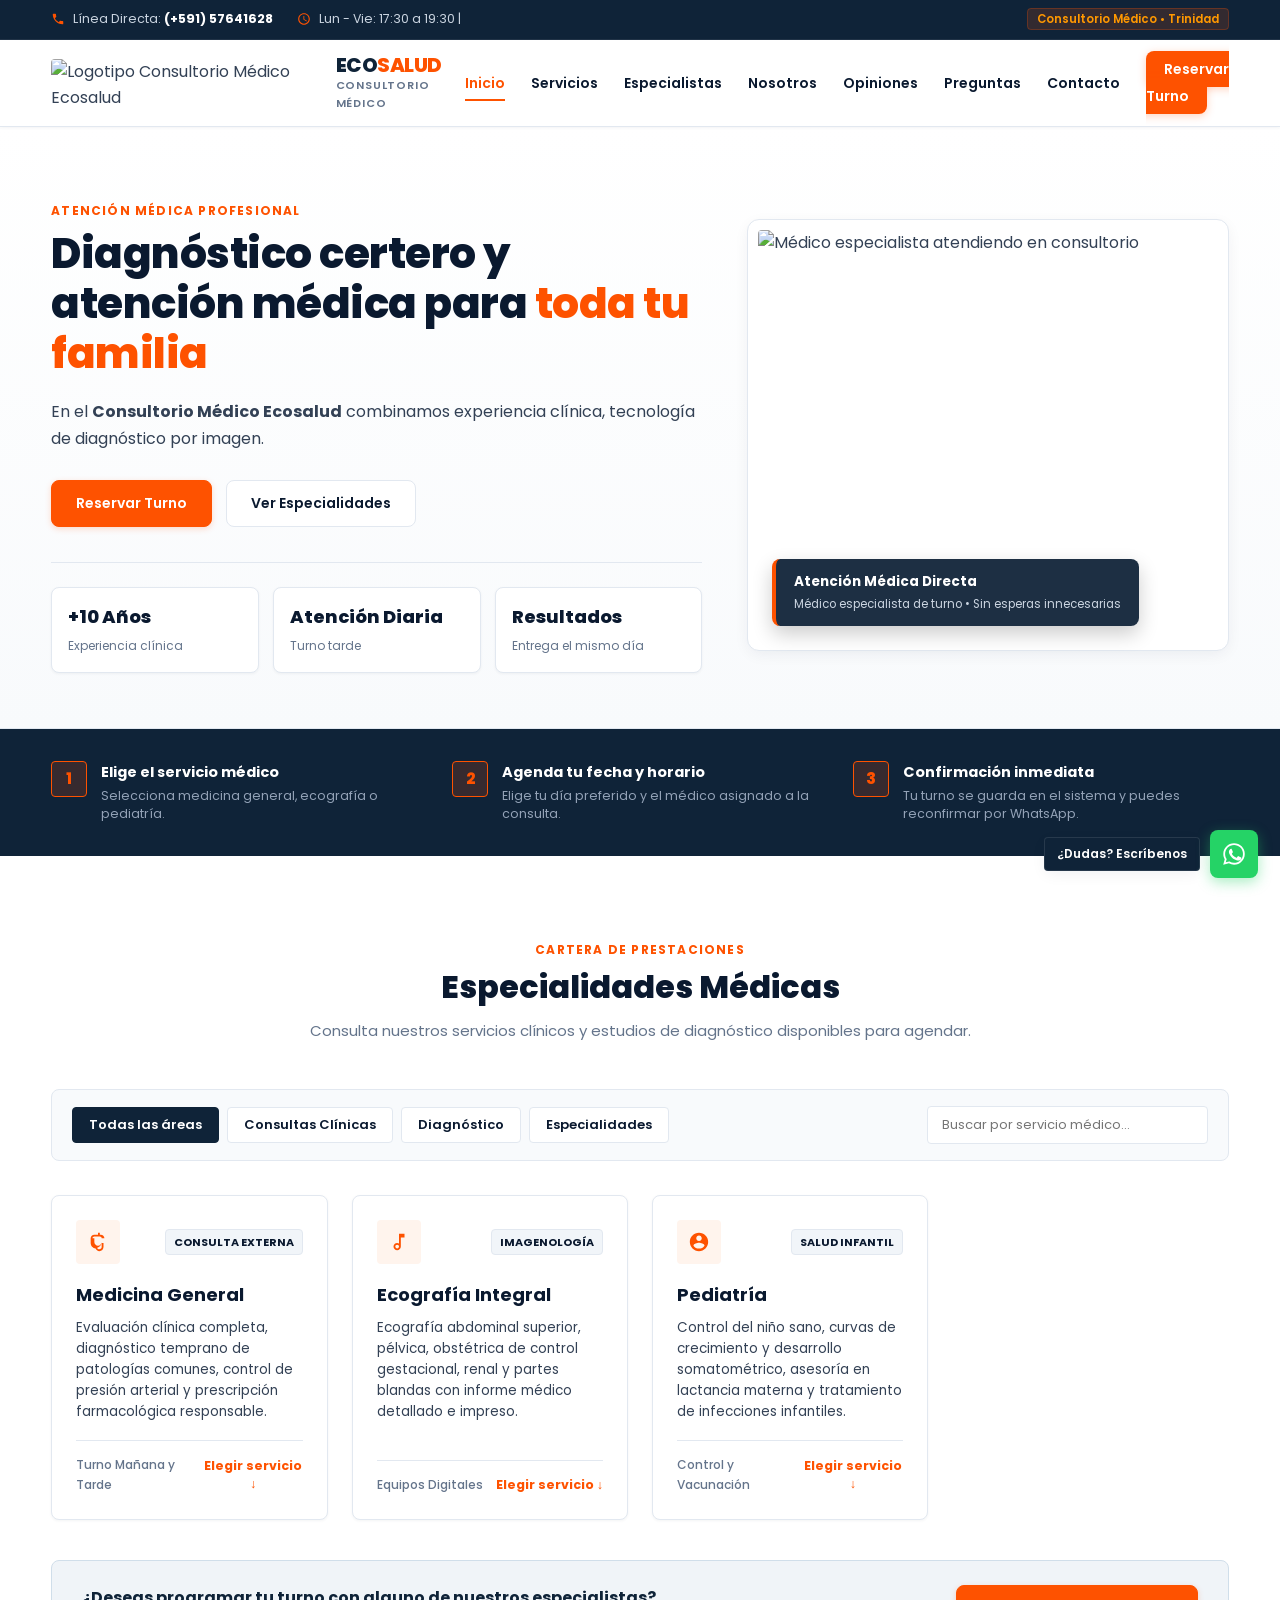
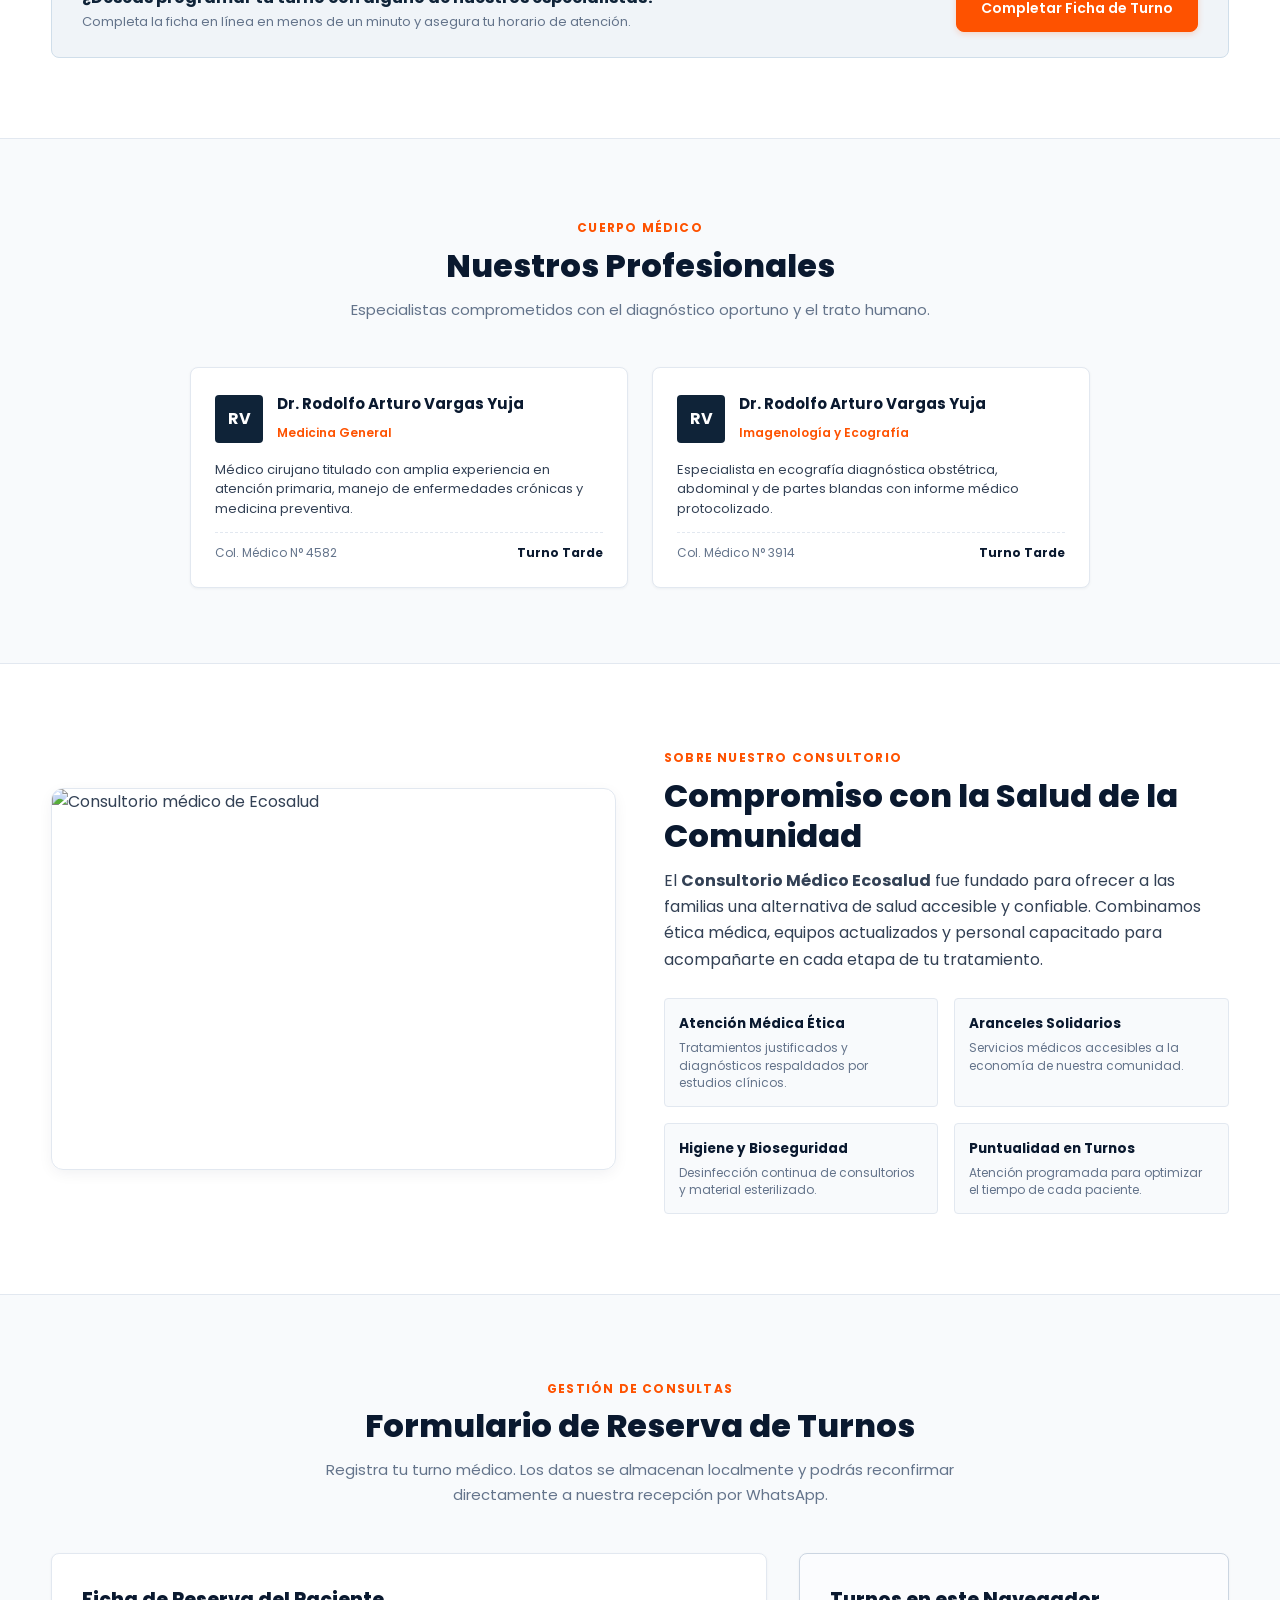
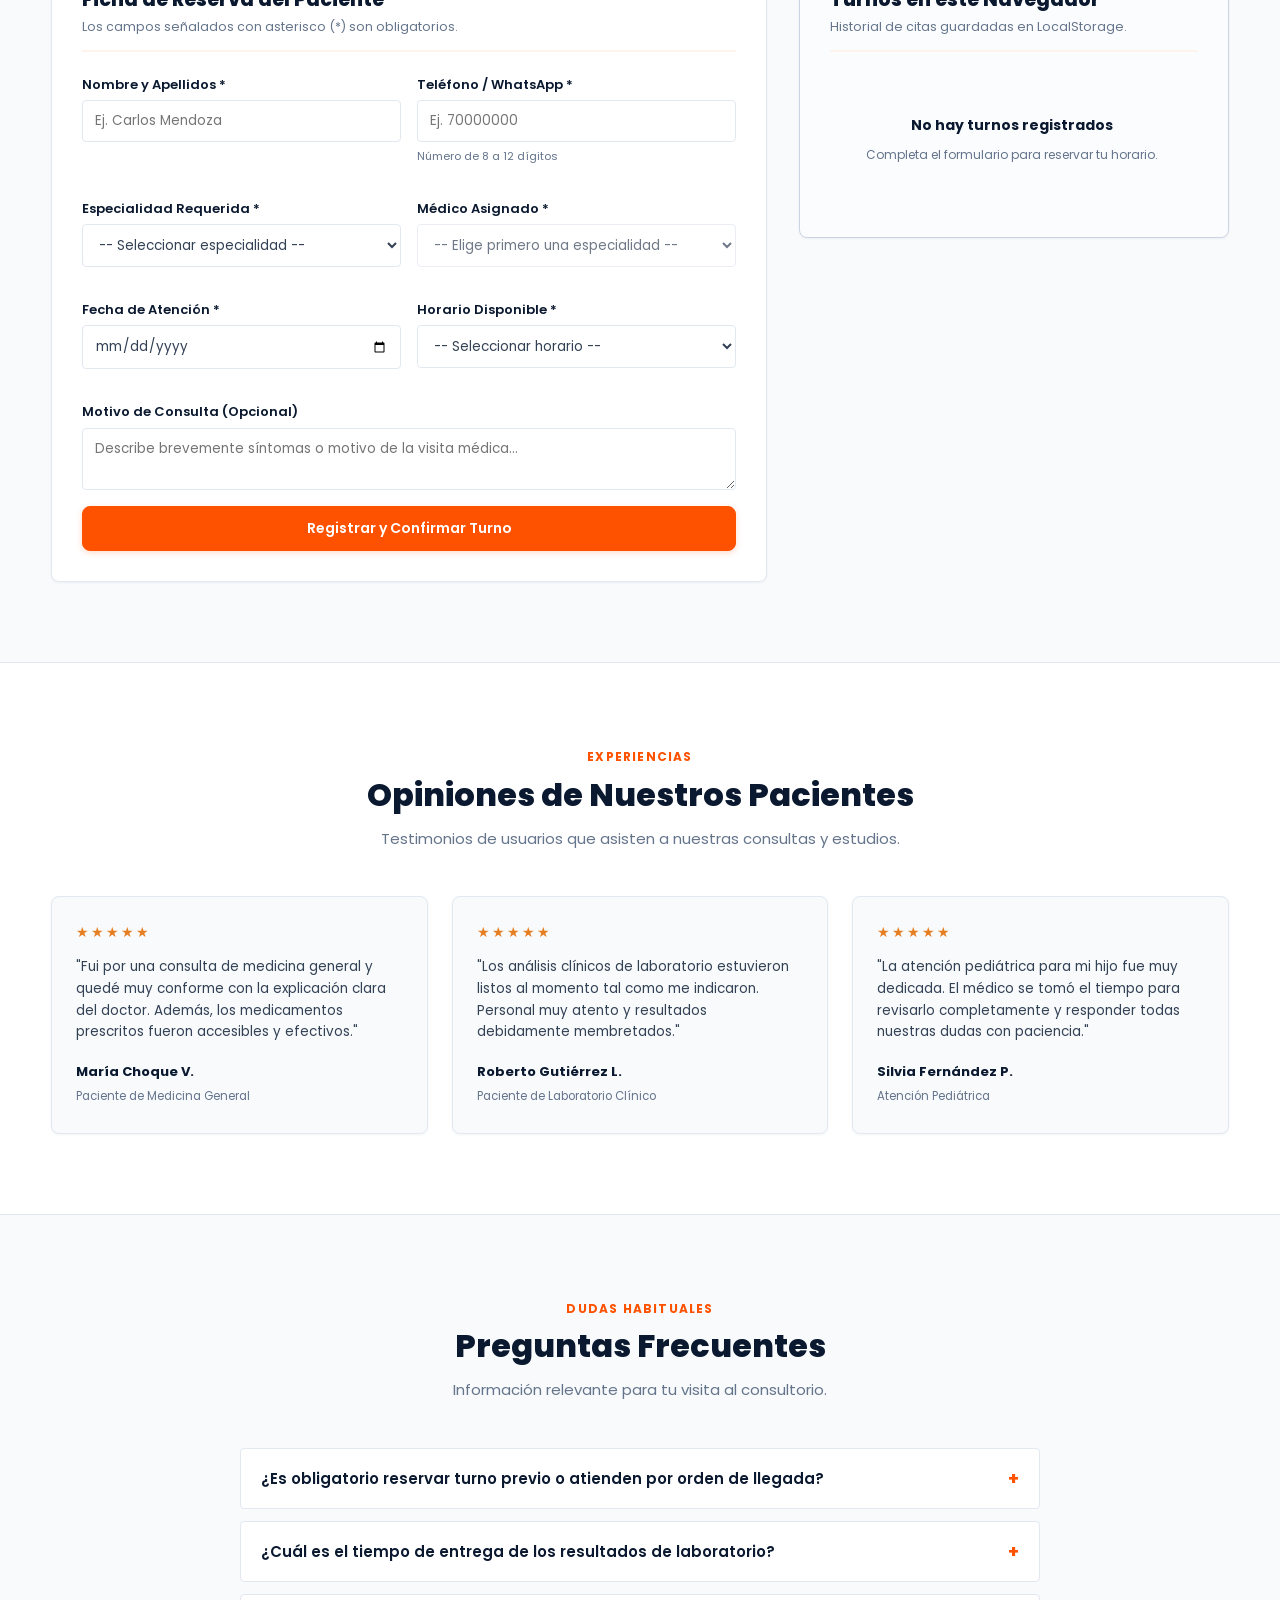
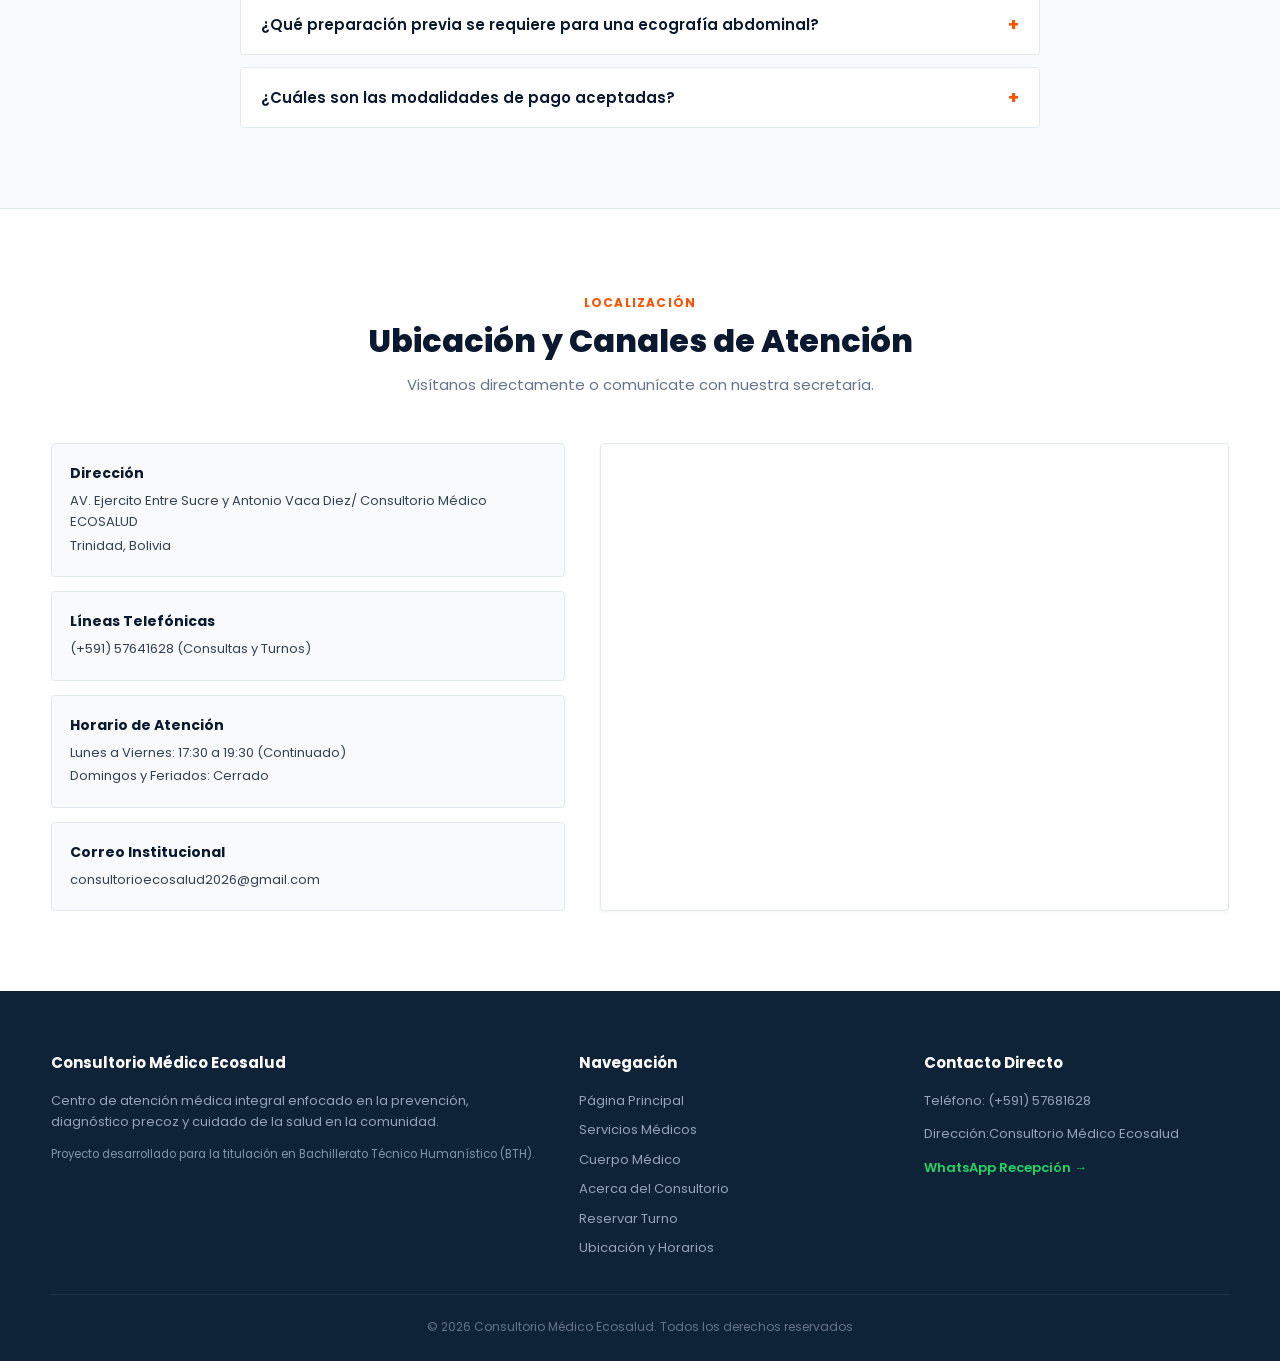
==== index.html @ d3be485f "Actualizar especialidades médicas y equipo profesional" ====
<!DOCTYPE html>
<!-- 
  =============================================================================
  PROYECTO: CONSULTORIO MÉDICO ECOSALUD
  ARCHIVO: index.html
  NIVEL: BTH (Bachillerato Técnico Humanístico)
  ESTILO: Diseño artesanal, profesional, armónico y de propósito claro.
  =============================================================================
-->
<html lang="es">

<head>
    <meta charset="UTF-8">
    <meta name="viewport" content="width=device-width, initial-scale=1.0">
    <title>Consultorio Médico ECOSALUD | Atención Médica Integral</title>
    
    <!-- Favicon del consultorio -->
    <link rel="icon" href="ecosalud logo.jpeg" type="image/jpeg">

    <!-- Estilos CSS -->
    <link rel="stylesheet" href="styles.css">

    <!-- Tipografía Poppins -->
    <link rel="preconnect" href="https://fonts.googleapis.com">
    <link rel="preconnect" href="https://fonts.gstatic.com" crossorigin>
    <link href="https://fonts.googleapis.com/css2?family=Poppins:wght@400;500;600;700;800&display=swap" rel="stylesheet">
</head>

<body>

    <!-- ==========================================================================
         BARRA SUPERIOR INSTITUCIONAL (TOP BAR)
         ========================================================================== -->
    <div class="top-bar">
        <div class="container top-bar-container">
            <div class="top-bar-left">
                <div class="top-bar-item">
                    <svg viewBox="0 0 24 24"><path d="M6.62 10.79c1.44 2.83 3.76 5.14 6.59 6.59l2.2-2.2c.27-.27.67-.36 1.02-.24 1.12.37 2.33.57 3.57.57.55 0 1 .45 1 1V20c0 .55-.45 1-1 1-9.39 0-17-7.61-17-17 0-.55.45-1 1-1h3.5c.55 0 1 .45 1 1 0 1.25.2 2.45.57 3.57.11.35.03.74-.25 1.02l-2.2 2.2z"/></svg>
                    <span>Línea Directa: <strong>(+591) 57641628</strong></span>
                </div>
                <div class="top-bar-item">
                    <svg viewBox="0 0 24 24"><path d="M11.99 2C6.47 2 2 6.48 2 12s4.47 10 9.99 10C17.52 22 22 17.52 22 12S17.52 2 11.99 2zM12 20c-4.42 0-8-3.58-8-8s3.58-8 8-8 8 3.58 8 8-3.58 8-8 8zm.5-13H11v6l5.25 3.15.75-1.23-4.5-2.67z"/></svg>
                    <span>Lun - Vie: 17:30 a 19:30 | </span>
                </div>
            </div>
            <div class="top-bar-right">
                <span class="top-bar-badge">Consultorio Médico • Trinidad</span>
            </div>
        </div>
    </div>

    <!-- ==========================================================================
         1. BARRA DE NAVEGACIÓN (NAVBAR LIMPIA SIN BOTONES REPETIDOS)
         ========================================================================== -->
    <header class="navbar">
        <div class="container nav-container">
            
            <a href="#inicio" class="logo">
                <img src="ecosalud logo.jpeg" class="logo-img" alt="Logotipo Consultorio Médico Ecosalud">
                <div class="logo-text-block">
                    <span class="logo-title">ECO<span>SALUD</span></span>
                    <span class="logo-subtitle">Consultorio Médico</span>
                </div>
            </a>

            <button class="menu-toggle" id="menu-toggle" aria-label="Abrir menú de navegación">
                ☰
            </button>

            <!-- Menú limpio: cada enlace cumple una función distinta sin duplicidad -->
            <ul class="nav-links" id="nav-links">
                <li><a href="#inicio" class="active">Inicio</a></li>
                <li><a href="#servicios">Servicios</a></li>
                <li><a href="#equipo">Especialistas</a></li>
                <li><a href="#nosotros">Nosotros</a></li>
                <li><a href="#testimonios">Opiniones</a></li>
                <li><a href="#faq">Preguntas</a></li>
                <li><a href="#contacto">Contacto</a></li>
                <!-- Único botón destacado de la barra -->
                <li><a href="#reservas" class="nav-cta">Reservar Turno</a></li>
            </ul>

        </div>
    </header>

    <!-- ==========================================================================
         2. SECCIÓN HERO (PORTADA PRINCIPAL)
         ========================================================================== -->
    <section class="hero" id="inicio">
        <div class="container hero-grid">
            
            <div class="hero-content">
                <span class="section-kicker">Atención Médica Profesional</span>
                <h1 class="hero-title">
                    Diagnóstico certero y atención médica para <span>toda tu familia</span>
                </h1>
                
                <p class="hero-paragraph">
                    En el <strong>Consultorio Médico Ecosalud</strong> combinamos experiencia clínica, tecnología de diagnóstico por imagen.
                </p>

                <div class="hero-buttons">
                    <a href="#reservas" class="btn btn-primary">Reservar Turno</a>
                    <a href="#servicios" class="btn btn-outline">Ver Especialidades</a>
                </div>

                <div class="hero-stats-row">
                    <div class="stat-card">
                        <strong>+10 Años</strong>
                        <span>Experiencia clínica</span>
                    </div>
                    <div class="stat-card">
                        <strong>Atención Diaria</strong>
                        <span>Turno tarde</span>
                    </div>
                    <div class="stat-card">
                        <strong>Resultados</strong>
                        <span>Entrega el mismo día</span>
                    </div>
                </div>
            </div>

            <div class="hero-image-card">
                <img src="https://images.unsplash.com/photo-1576091160550-2173dba999ef?auto=format&fit=crop&w=800&q=80" alt="Médico especialista atendiendo en consultorio">
                <div class="hero-image-badge">
                    <h5>Atención Médica Directa</h5>
                    <p>Médico especialista de turno • Sin esperas innecesarias</p>
                </div>
            </div>

        </div>
    </section>

    <!-- ==========================================================================
         3. FLUJO DE ATENCIÓN EN 3 PASOS
         ========================================================================== -->
    <section class="steps-bar-section">
        <div class="container steps-grid">
            <div class="step-item">
                <div class="step-number">1</div>
                <div>
                    <h4>Elige el servicio médico</h4>
                    <p>Selecciona medicina general, ecografía o pediatría.</p>
                </div>
            </div>
            <div class="step-item">
                <div class="step-number">2</div>
                <div>
                    <h4>Agenda tu fecha y horario</h4>
                    <p>Elige tu día preferido y el médico asignado a la consulta.</p>
                </div>
            </div>
            <div class="step-item">
                <div class="step-number">3</div>
                <div>
                    <h4>Confirmación inmediata</h4>
                    <p>Tu turno se guarda en el sistema y puedes reconfirmar por WhatsApp.</p>
                </div>
            </div>
        </div>
    </section>

    <!-- ==========================================================================
         4. SECCIÓN SERVICIOS (TARJETAS LIMPIAS + BANNER CENTRAL)
         ========================================================================== -->
    <section class="services-section" id="servicios">
        <div class="container">
            
            <div class="section-header text-center">
                <span class="section-kicker">Cartera de Prestaciones</span>
                <h2 class="section-title">Especialidades Médicas</h2>
                <p class="section-desc">
                    Consulta nuestros servicios clínicos y estudios de diagnóstico disponibles para agendar.
                </p>
            </div>

            <div class="services-filter-bar">
                <div class="filter-group">
                    <button class="filter-btn active" data-filter="all">Todas las áreas</button>
                    <button class="filter-btn" data-filter="consultas">Consultas Clínicas</button>
                    <button class="filter-btn" data-filter="diagnostico">Diagnóstico</button>
                    <button class="filter-btn" data-filter="especialidad">Especialidades</button>
                </div>
                <div class="search-field">
                    <input type="text" id="search-services" placeholder="Buscar por servicio médico...">
                </div>
            </div>

            <div class="services-grid" id="services-container">
                
                <!-- Servicio 1: Medicina General -->
                <article class="service-card" data-category="consultas">
                    <div class="service-card-top">
                        <div class="service-icon-box">
                            <svg viewBox="0 0 24 24"><path d="M19 8c0-2.21-1.79-4-4-4h-1V2h-2v2H8c-2.21 0-4 1.79-4 4v5c0 3.08 2.34 5.62 5.38 5.96C10.05 20.35 11.45 22 13.5 22c2.48 0 4.5-2.02 4.5-4.5V13h-2v4.5c0 1.38-1.12 2.5-2.5 2.5-1.15 0-2.12-.78-2.42-1.84C13.55 17.65 16 15.1 16 12V8h3zM6 8c0-1.1.9-2 2-2h6c1.1 0 2 .9 2 2v4c0 2.21-1.79 4-4 4s-4-1.79-4-4V8z"/></svg>
                        </div>
                        <span class="service-tag">Consulta Externa</span>
                    </div>
                    <h3>Medicina General</h3>
                    <p>Evaluación clínica completa, diagnóstico temprano de patologías comunes, control de presión arterial y prescripción farmacológica responsable.</p>
                    <div class="service-card-footer">
                        <span class="service-availability">Turno Mañana y Tarde</span>
                        <button class="service-quick-select" data-target-service="medicina-general">Elegir servicio ↓</button>
                    </div>
                </article>

                <!-- Servicio 2: Ecografía Integral -->
                <article class="service-card" data-category="diagnostico">
                    <div class="service-card-top">
                        <div class="service-icon-box">
                            <svg viewBox="0 0 24 24"><path d="M12 3v10.55c-.59-.34-1.27-.55-2-.55-2.21 0-4 1.79-4 4s1.79 4 4 4 4-1.79 4-4V7h4V3h-6zm-2 16c-1.1 0-2-.9-2-2s.9-2 2-2 2 .9 2 2-.9 2-2 2z"/></svg>
                        </div>
                        <span class="service-tag">Imagenología</span>
                    </div>
                    <h3>Ecografía Integral</h3>
                    <p>Ecografía abdominal superior, pélvica, obstétrica de control gestacional, renal y partes blandas con informe médico detallado e impreso.</p>
                    <div class="service-card-footer">
                        <span class="service-availability">Equipos Digitales</span>
                        <button class="service-quick-select" data-target-service="ecografia">Elegir servicio ↓</button>
                    </div>
                </article>

                <!-- Servicio 3: Pediatría -->
                <article class="service-card" data-category="especialidad">
                    <div class="service-card-top">
                        <div class="service-icon-box">
                            <svg viewBox="0 0 24 24"><path d="M12 2C6.48 2 2 6.48 2 12s4.48 10 10 10 10-4.48 10-10S17.52 2 12 2zm0 3c1.66 0 3 1.34 3 3s-1.34 3-3 3-3-1.34-3-3 1.34-3 3-3zm0 14.2c-2.5 0-4.71-1.28-6-3.22.03-1.99 4-3.08 6-3.08 1.99 0 5.97 1.09 6 3.08-1.29 1.94-3.5 3.22-6 3.22z"/></svg>
                        </div>
                        <span class="service-tag">Salud Infantil</span>
                    </div>
                    <h3>Pediatría</h3>
                    <p>Control del niño sano, curvas de crecimiento y desarrollo somatométrico, asesoría en lactancia materna y tratamiento de infecciones infantiles.</p>
                    <div class="service-card-footer">
                        <span class="service-availability">Control y Vacunación</span>
                        <button class="service-quick-select" data-target-service="pediatria">Elegir servicio ↓</button>
                    </div>
                </article>

            </div>

            <!-- Banner central único: reemplaza los botones repetitivos de cada tarjeta -->
            <div class="services-cta-banner">
                <div class="services-cta-text">
                    <h4>¿Deseas programar tu turno con alguno de nuestros especialistas?</h4>
                    <p>Completa la ficha en línea en menos de un minuto y asegura tu horario de atención.</p>
                </div>
                <a href="#reservas" class="btn btn-primary">Completar Ficha de Turno</a>
            </div>

        </div>
    </section>

    <!-- ==========================================================================
         5. SECCIÓN ESPECIALISTAS MÉDICOS (EQUIPO PROFESIONAL)
         ========================================================================== -->
    <section class="team-section" id="equipo">
        <div class="container">
            <div class="section-header text-center">
                <span class="section-kicker">Cuerpo Médico</span>
                <h2 class="section-title">Nuestros Profesionales</h2>
                <p class="section-desc">Especialistas comprometidos con el diagnóstico oportuno y el trato humano.</p>
            </div>

            <div class="team-grid">
                
                <div class="doctor-card">
                    <div class="doctor-header">
                        <div class="doctor-avatar">RV</div>
                        <div>
                            <h4>Dr. Rodolfo Arturo Vargas Yuja</h4>
                            <span>Medicina General</span>
                        </div>
                    </div>
                    <p>Médico cirujano titulado con amplia experiencia en atención primaria, manejo de enfermedades crónicas y medicina preventiva.</p>
                    <div class="doctor-meta">
                        <span>Col. Médico N° 4582</span>
                        <strong>Turno Tarde</strong>
                    </div>
                </div>

                <div class="doctor-card">
                    <div class="doctor-header">
                        <div class="doctor-avatar">RV</div>
                        <div>
                            <h4>Dr. Rodolfo Arturo Vargas Yuja</h4>
                            <span>Imagenología y Ecografía</span>
                        </div>
                    </div>
                    <p>Especialista en ecografía diagnóstica obstétrica, abdominal y de partes blandas con informe médico protocolizado.</p>
                    <div class="doctor-meta">
                        <span>Col. Médico N° 3914</span>
                        <strong>Turno Tarde</strong>
                    </div>
                </div>

            </div>
        </div>
    </section>

    <!-- ==========================================================================
         6. SECCIÓN NOSOTROS (VALORES INSTITUCIONALES)
         ========================================================================== -->
    <section class="about-section" id="nosotros">
        <div class="container about-grid">
            
            <div class="about-photo-wrapper">
                <img src="https://images.unsplash.com/photo-1584515933487-779824d29309?auto=format&fit=crop&w=700&q=80" alt="Consultorio médico de Ecosalud">
            </div>

            <div class="about-text-content">
                <span class="section-kicker">Sobre Nuestro Consultorio</span>
                <h2 class="section-title">Compromiso con la Salud de la Comunidad</h2>
                <p>
                    El <strong>Consultorio Médico Ecosalud</strong> fue fundado para ofrecer a las familias una alternativa de salud accesible y confiable. Combinamos ética médica, equipos actualizados y personal capacitado para acompañarte en cada etapa de tu tratamiento.
                </p>

                <div class="about-points">
                    <div class="point-card">
                        <h4>Atención Médica Ética</h4>
                        <p>Tratamientos justificados y diagnósticos respaldados por estudios clínicos.</p>
                    </div>
                    <div class="point-card">
                        <h4>Aranceles Solidarios</h4>
                        <p>Servicios médicos accesibles a la economía de nuestra comunidad.</p>
                    </div>
                    <div class="point-card">
                        <h4>Higiene y Bioseguridad</h4>
                        <p>Desinfección continua de consultorios y material esterilizado.</p>
                    </div>
                    <div class="point-card">
                        <h4>Puntualidad en Turnos</h4>
                        <p>Atención programada para optimizar el tiempo de cada paciente.</p>
                    </div>
                </div>
            </div>

        </div>
    </section>

    <!-- ==========================================================================
         7. MÓDULO DE RESERVAS DE TURNOS (COMPONENTE CENTRAL BTH)
         ========================================================================== -->
    <section class="booking-section" id="reservas">
        <div class="container">
            
            <div class="section-header text-center">
                <span class="section-kicker">Gestión de Consultas</span>
                <h2 class="section-title">Formulario de Reserva de Turnos</h2>
                <p class="section-desc">
                    Registra tu turno médico. Los datos se almacenan localmente y podrás reconfirmar directamente a nuestra recepción por WhatsApp.
                </p>
            </div>

            <div class="booking-layout">
                
                <div class="form-panel">
                    <div class="panel-header">
                        <h3 class="panel-title">Ficha de Reserva del Paciente</h3>
                        <p class="panel-subtitle">Los campos señalados con asterisco (*) son obligatorios.</p>
                    </div>

                    <form id="booking-form">
                        
                        <div class="form-row">
                            <div class="form-field">
                                <label for="patient-name">Nombre y Apellidos *</label>
                                <input type="text" id="patient-name" placeholder="Ej. Carlos Mendoza" required>
                            </div>
                            <div class="form-field">
                                <label for="patient-phone">Teléfono / WhatsApp *</label>
                                <input type="tel" id="patient-phone" placeholder="Ej. 70000000" pattern="[0-9]{8,12}" required>
                                <span class="field-help">Número de 8 a 12 dígitos</span>
                            </div>
                        </div>

                        <div class="form-row">
                            <div class="form-field">
                                <label for="specialty-select">Especialidad Requerida *</label>
                                <select id="specialty-select" required>
                                    <option value="">-- Seleccionar especialidad --</option>
                                    <option value="medicina-general">Medicina General</option>
                                    <option value="ecografia">Ecografía Integral</option>
                                    <option value="pediatria">Pediatría</option>
                                </select>
                            </div>
                            <div class="form-field">
                                <label for="doctor-select">Médico Asignado *</label>
                                <select id="doctor-select" required disabled>
                                    <option value="">-- Elige primero una especialidad --</option>
                                </select>
                            </div>
                        </div>

                        <div class="form-row">
                            <div class="form-field">
                                <label for="date-input">Fecha de Atención *</label>
                                <input type="date" id="date-input" required>
                            </div>
                            <div class="form-field">
                                <label for="time-select">Horario Disponible *</label>
                                <select id="time-select" required>
                                    <option value="">-- Seleccionar horario --</option>
                                    <option value="08:30 AM">17:30 PM (Tarde)</option>
                                    <option value="09:30 AM">18:00 PM (Tarde)</option>
                                    <option value="10:30 AM">18:30 PM (Tarde)</option>
                                    <option value="11:30 AM">19:00 PM (Noche)</option>
                                    <option value="02:30 PM">19:30 PM (Noche)</option>
                                    <option value="03:30 PM">20:00 PM (Noche)</option>
                                   
                                </select>
                            </div>
                        </div>

                        <div class="form-field">
                            <label for="patient-notes">Motivo de Consulta (Opcional)</label>
                            <textarea id="patient-notes" rows="2" placeholder="Describe brevemente síntomas o motivo de la visita médica..."></textarea>
                        </div>

                        <button type="submit" class="btn btn-primary btn-block">
                            Registrar y Confirmar Turno
                        </button>
                    </form>
                </div>

                <div class="records-panel">
                    <div class="panel-header">
                        <h3 class="panel-title">Turnos en este Navegador</h3>
                        <p class="panel-subtitle">Historial de citas guardadas en LocalStorage.</p>
                    </div>

                    <div id="appointments-list" class="appointments-scroll">
                        <!-- Generado dinámicamente con JavaScript -->
                    </div>
                </div>

            </div>

        </div>
    </section>

    <!-- ==========================================================================
         8. TESTIMONIOS Y EXPERIENCIA DE PACIENTES
         ========================================================================== -->
    <section class="testimonials-section" id="testimonios">
        <div class="container">
            
            <div class="section-header text-center">
                <span class="section-kicker">Experiencias</span>
                <h2 class="section-title">Opiniones de Nuestros Pacientes</h2>
                <p class="section-desc">Testimonios de usuarios que asisten a nuestras consultas y estudios.</p>
            </div>

            <div class="testimonials-grid">
                
                <div class="testimonial-card">
                    <div class="testimonial-stars">★★★★★</div>
                    <blockquote>
                        "Fui por una consulta de medicina general y quedé muy conforme con la explicación clara del doctor. Además, los medicamentos prescritos fueron accesibles y efectivos."
                    </blockquote>
                    <div class="patient-info">
                        <strong>María Choque V.</strong>
                        <span>Paciente de Medicina General</span>
                    </div>
                </div>

                <div class="testimonial-card">
                    <div class="testimonial-stars">★★★★★</div>
                    <blockquote>
                        "Los análisis clínicos de laboratorio estuvieron listos al momento tal como me indicaron. Personal muy atento y resultados debidamente membretados."
                    </blockquote>
                    <div class="patient-info">
                        <strong>Roberto Gutiérrez L.</strong>
                        <span>Paciente de Laboratorio Clínico</span>
                    </div>
                </div>

                <div class="testimonial-card">
                    <div class="testimonial-stars">★★★★★</div>
                    <blockquote>
                        "La atención pediátrica para mi hijo fue muy dedicada. El médico se tomó el tiempo para revisarlo completamente y responder todas nuestras dudas con paciencia."
                    </blockquote>
                    <div class="patient-info">
                        <strong>Silvia Fernández P.</strong>
                        <span>Atención Pediátrica</span>
                    </div>
                </div>

            </div>

        </div>
    </section>

    <!-- ==========================================================================
         9. PREGUNTAS FRECUENTES (FAQ ACORDEÓN)
         ========================================================================== -->
    <section class="faq-section" id="faq">
        <div class="container">
            
            <div class="section-header text-center">
                <span class="section-kicker">Dudas Habituales</span>
                <h2 class="section-title">Preguntas Frecuentes</h2>
                <p class="section-desc">Información relevante para tu visita al consultorio.</p>
            </div>

            <div class="faq-wrapper">
                
                <div class="faq-card">
                    <button class="faq-header">
                        <span>¿Es obligatorio reservar turno previo o atienden por orden de llegada?</span>
                        <span class="faq-toggle-icon">+</span>
                    </button>
                    <div class="faq-body">
                        <p>Atendemos por orden de llegada para consultas médicas espontáneas; sin embargo, reservar tu turno en este portal web te asegura horario preferente y menor tiempo en sala de espera.</p>
                    </div>
                </div>

                <div class="faq-card">
                    <button class="faq-header">
                        <span>¿Cuál es el tiempo de entrega de los resultados de laboratorio?</span>
                        <span class="faq-toggle-icon">+</span>
                    </button>
                    <div class="faq-body">
                        <p>Los análisis de rutina (sangre, orina, heces, glucosa) se entregan el mismo día a partir de las 16:00 horas en formato impreso y opcionalmente en formato digital por WhatsApp.</p>
                    </div>
                </div>

                <div class="faq-card">
                    <button class="faq-header">
                        <span>¿Qué preparación previa se requiere para una ecografía abdominal?</span>
                        <span class="faq-toggle-icon">+</span>
                    </button>
                    <div class="faq-body">
                        <p>Se recomienda un ayuno de 6 horas para ecografía abdominal general. En ecografías pélvicas o prostáticas, el paciente debe beber 1 litro de agua sin gas una hora antes del examen con vejiga llena.</p>
                    </div>
                </div>

                <div class="faq-card">
                    <button class="faq-header">
                        <span>¿Cuáles son las modalidades de pago aceptadas?</span>
                        <span class="faq-toggle-icon">+</span>
                    </button>
                    <div class="faq-body">
                        <p>Aceptamos pagos en efectivo, transferencias bancarias directas mediante código QR y pagos con tarjeta de débito en recepción.</p>
                    </div>
                </div>

            </div>

        </div>
    </section>

    <!-- ==========================================================================
         10. CONTACTO Y UBICACIÓN
         ========================================================================== -->
    <section class="contact-section" id="contacto">
        <div class="container">
            
            <div class="section-header text-center">
                <span class="section-kicker">Localización</span>
                <h2 class="section-title">Ubicación y Canales de Atención</h2>
                <p class="section-desc">Visítanos directamente o comunícate con nuestra secretaría.</p>
            </div>

            <div class="contact-grid">
                
                <div class="contact-info-panel">
                    
                    <div class="info-card">
                        <h4>Dirección</h4>
                        <p>AV. Ejercito Entre Sucre y Antonio Vaca Diez/ Consultorio Médico ECOSALUD</p>
                        <p> Trinidad, Bolivia</p>
                    </div>

                    <div class="info-card">
                        <h4>Líneas Telefónicas</h4>
                        <p>(+591) 57641628 (Consultas y Turnos)</p>
                    </div>

                    <div class="info-card">
                        <h4>Horario de Atención</h4>
                        <p>Lunes a Viernes: 17:30 a 19:30 (Continuado)</p>
                        <p>Domingos y Feriados: Cerrado</p>
                    </div>

                    <div class="info-card">
                        <h4>Correo Institucional</h4>
                        <p>consultorioecosalud2026@gmail.com</p>
                    </div>

                </div>

                <div class="map-card">
                    <iframe
                        src="https://www.google.com/maps/embed?pb=!1m18!1m12!1m3!1d340.9013657032016!2d-64.91035665135419!3d-14.833187544576939!2m3!1f0!2f0!3f0!3m2!1i1024!2i768!4f13.1!3m3!1m2!1s0x93dd71dfa8d57945%3A0xd4fe77e2be737aeb!2sconsultorio%20medico%20ECOSALUD!5e0!3m2!1ses-419!2sbo!4v1784934686449!5m2!1ses-419!2sbo"
                        loading="lazy"
                        referrerpolicy="strict-origin-when-cross-origin"
                        title="Mapa de localización de Ecosalud">
                    </iframe>
                </div>

            </div>

        </div>
    </section>

    <!-- ==========================================================================
         11. PIE DE PÁGINA (FOOTER)
         ========================================================================== -->
    <footer>
        <div class="container footer-grid">
            
            <div class="footer-col">
                <h4>Consultorio Médico Ecosalud</h4>
                <p>
                    Centro de atención médica integral enfocado en la prevención, diagnóstico precoz y cuidado de la salud en la comunidad.
                </p>
                <p style="font-size: 11.5px; color: #7f95ac;">
                    Proyecto desarrollado para la titulación en Bachillerato Técnico Humanístico (BTH).
                </p>
            </div>

            <div class="footer-col">
                <h4>Navegación</h4>
                <ul class="footer-nav">
                    <li><a href="#inicio">Página Principal</a></li>
                    <li><a href="#servicios">Servicios Médicos</a></li>
                    <li><a href="#equipo">Cuerpo Médico</a></li>
                    <li><a href="#nosotros">Acerca del Consultorio</a></li>
                    <li><a href="#reservas">Reservar Turno</a></li>
                    <li><a href="#contacto">Ubicación y Horarios</a></li>
                </ul>
            </div>

            <div class="footer-col">
                <h4>Contacto Directo</h4>
                <p>Teléfono: (+591) 57681628</p>
                <p>Dirección:Consultorio Médico Ecosalud</p>
                <p
                    <a href="https://wa.me/59157641628" target="_blank" rel="noopener noreferrer" style="color: #25d366; font-weight: 600;">
                        WhatsApp Recepción →
                    </a>
                </p>
            </div>

        </div>

        <div class="container footer-bottom">
            <p>© 2026 Consultorio Médico Ecosalud. Todos los derechos reservados</p>
        </div>
    </footer>

    <!-- ==========================================================================
         BOTÓN FLOTANTE DIRECTO A WHATSAPP
         ========================================================================== -->
    <div class="whatsapp-widget">
        <span class="whatsapp-bubble">¿Dudas? Escríbenos</span>
        <a href="https://wa.me/59157641628?text=Hola%20Ecosalud,%20deseo%20hacer%20una%20consulta" class="whatsapp-button" target="_blank" rel="noopener noreferrer" title="Contactar por WhatsApp">
            <svg viewBox="0 0 24 24">
                <path d="M12.04 2C6.58 2 2.13 6.45 2.13 11.91C2.13 13.66 2.59 15.36 3.45 16.86L2.05 22L7.3 20.62C8.75 21.41 10.38 21.83 12.04 21.83C17.5 21.83 21.95 17.38 21.95 11.92C21.95 9.27 20.92 6.78 19.05 4.91C17.18 3.03 14.69 2 12.04 2M12.05 3.67C14.25 3.67 16.31 4.53 17.87 6.09C19.42 7.65 20.28 9.72 20.28 11.92C20.28 16.46 16.58 20.15 12.04 20.15C10.56 20.15 9.11 19.76 7.85 19L7.55 18.83L4.43 19.65L5.26 16.61L5.06 16.29C4.24 14.99 3.8 13.47 3.8 11.91C3.81 7.37 7.5 3.67 12.05 3.67M9.05 7.42C8.86 7.42 8.55 7.49 8.29 7.78C8.03 8.06 7.3 8.75 7.3 10.15C7.3 11.55 8.32 12.9 8.46 13.09C8.6 13.29 10.42 16.19 13.27 17.32C15.63 18.27 16.12 18.08 16.64 18.03C17.15 17.98 18.3 17.35 18.54 16.68C18.78 16 18.78 15.42 18.71 15.3C18.64 15.18 18.45 15.11 18.16 14.97C17.87 14.82 16.45 14.12 16.19 14.03C15.93 13.93 15.74 13.88 15.54 14.17C15.35 14.46 14.81 15.11 14.64 15.3C14.47 15.5 14.31 15.52 14.02 15.37C13.73 15.23 12.8 14.92 11.69 13.93C10.82 13.16 10.24 12.2 10.1 11.96C9.96 11.72 10.08 11.58 10.23 11.44C10.36 11.31 10.52 11.09 10.66 10.92C10.81 10.75 10.86 10.63 10.95 10.44C11.05 10.25 11 10.08 10.93 9.93C10.86 9.79 10.27 8.33 10.03 7.75C9.79 7.18 9.55 7.26 9.37 7.25C9.21 7.24 9.05 7.42 9.05 7.42Z"/>
            </svg>
        </a>
    </div>

    <!-- ==========================================================================
         VENTANA MODAL DE CONFIRMACIÓN
         ========================================================================== -->
    <div class="modal-overlay" id="confirmation-modal">
        <div class="modal-card">
            <div class="modal-header">
                <h3>Resumen de Turno Agendado</h3>
                <p>Verifica los datos de la reserva antes de enviar a recepción.</p>
            </div>
            
            <div class="modal-details" id="modal-summary-content">
                <!-- Se llena mediante JavaScript -->
            </div>

            <div class="modal-actions">
                <button class="btn btn-primary btn-block" id="modal-whatsapp-btn">
                    Enviar confirmación a WhatsApp
                </button>
                <button class="btn btn-outline btn-block" id="close-modal-btn">
                    Cerrar ventana
                </button>
            </div>
        </div>
    </div>

    <!-- Script JavaScript principal -->
    <script src="script.js"></script>

</body>

</html>
---- styles.css ----
/* ==========================================================================
   PROYECTO: CONSULTORIO MÉDICO ECOSALUD
   ARCHIVO: styles.css
   ESTILO: Diseño clínico artesanal, sobrio, limpio y armónico (Sin clichés de IA).
   ========================================================================== */

/* 1. VARIABLES Y SISTEMA DE DISEÑO */
:root {
    /* Identidad visual Ecosalud */
    --color-orange: #fe5200;
    --color-orange-hover: #d94300;
    --color-orange-tint: #fff4ed;
    --color-orange-border: #ffd7c2;

    /* Tonos institucionales (Azul médico y carbón) */
    --color-navy: #0f2338;
    --color-navy-muted: #1e3a5a;
    --color-navy-light: #f0f4f8;
    
    /* Escala tipográfica y de contrastes */
    --color-heading: #0a192f;
    --color-body: #334155;
    --color-caption: #64748b;
    --color-border: #e2e8f0;
    --color-border-subtle: #edf2f7;

    /* Superficies y fondos */
    --bg-main: #f8fafc;
    --bg-white: #ffffff;
    --bg-subtle: #f1f5f9;

    /* Estados */
    --color-success: #0d8a57;
    --color-success-bg: #ecfdf5;
    --color-danger: #c53030;
    --color-danger-bg: #fef2f2;

    /* Radios moderados (bordes de diseño sobrio) */
    --radius-xs: 4px;
    --radius-sm: 8px;
    --radius-md: 12px;
    --radius-lg: 16px;

    /* Sombras realistas y sutiles */
    --shadow-soft: 0 1px 3px rgba(15, 35, 56, 0.05);
    --shadow-card: 0 4px 16px -2px rgba(15, 35, 56, 0.07);
    --shadow-hover: 0 8px 24px -4px rgba(15, 35, 56, 0.12);
    --shadow-modal: 0 20px 40px -8px rgba(10, 25, 47, 0.25);

    --transition: all 0.2s cubic-bezier(0.4, 0, 0.2, 1);
}

/* 2. RESET Y TIPOGRAFÍA BASE */
* {
    margin: 0;
    padding: 0;
    box-sizing: border-box;
    font-family: 'Poppins', -apple-system, BlinkMacSystemFont, 'Segoe UI', Roboto, sans-serif;
}

html {
    scroll-behavior: smooth;
}

body {
    background-color: var(--bg-main);
    color: var(--color-body);
    line-height: 1.65;
    -webkit-font-smoothing: antialiased;
    overflow-x: hidden;
}

a {
    text-decoration: none;
    color: inherit;
}

img {
    max-width: 100%;
    display: block;
}

.container {
    width: 92%;
    max-width: 1180px;
    margin: 0 auto;
}

/* 3. BARRA SUPERIOR DE ATENCIÓN DIRECTA (TOP-BAR) */
.top-bar {
    background: var(--color-navy);
    color: #cbd5e1;
    font-size: 12.5px;
    border-bottom: 1px solid rgba(255, 255, 255, 0.08);
}

.top-bar-container {
    display: flex;
    justify-content: space-between;
    align-items: center;
    padding: 9px 0;
}

.top-bar-left {
    display: flex;
    gap: 24px;
    align-items: center;
}

.top-bar-item {
    display: flex;
    align-items: center;
    gap: 8px;
}

.top-bar-item strong {
    color: #ffffff;
}

.top-bar-item svg {
    width: 14px;
    height: 14px;
    fill: var(--color-orange);
    flex-shrink: 0;
}

.top-bar-badge {
    background: rgba(254, 82, 0, 0.15);
    color: #ff9800;
    padding: 2px 9px;
    border-radius: var(--radius-xs);
    font-size: 11.5px;
    font-weight: 600;
    border: 1px solid rgba(254, 82, 0, 0.25);
}

/* 4. BARRA DE NAVEGACIÓN LIMPIA Y SIN DUPLICADOS */
.navbar {
    background: var(--bg-white);
    border-bottom: 1px solid var(--color-border);
    position: sticky;
    top: 0;
    z-index: 1000;
    box-shadow: var(--shadow-soft);
}

.nav-container {
    display: flex;
    justify-content: space-between;
    align-items: center;
    padding: 14px 0;
}

.logo {
    display: flex;
    align-items: center;
    gap: 12px;
}

.logo-img {
    height: 48px;
    width: auto;
    object-fit: contain;
    border-radius: var(--radius-xs);
}

.logo-text-block {
    display: flex;
    flex-direction: column;
}

.logo-title {
    font-size: 20px;
    font-weight: 800;
    color: var(--color-navy);
    line-height: 1.1;
    letter-spacing: -0.5px;
}

.logo-title span {
    color: var(--color-orange);
}

.logo-subtitle {
    font-size: 11px;
    font-weight: 600;
    color: var(--color-caption);
    text-transform: uppercase;
    letter-spacing: 0.8px;
}

.nav-links {
    display: flex;
    list-style: none;
    gap: 26px;
    align-items: center;
}

.nav-links li a {
    font-size: 14px;
    font-weight: 600;
    color: var(--color-heading);
    padding: 6px 0;
    position: relative;
    transition: var(--transition);
}

.nav-links li a:hover,
.nav-links li a.active {
    color: var(--color-orange);
}

.nav-links li a.active::after {
    content: '';
    position: absolute;
    bottom: -2px;
    left: 0;
    width: 100%;
    height: 2px;
    background: var(--color-orange);
}

/* El único botón de llamada en la cabecera (evita duplicados con los links) */
.nav-cta {
    background: var(--color-orange);
    color: #ffffff !important;
    padding: 8px 18px !important;
    border-radius: var(--radius-sm);
    box-shadow: 0 2px 8px rgba(254, 82, 0, 0.25);
    transition: var(--transition);
}

.nav-cta:hover {
    background: var(--color-orange-hover) !important;
    transform: translateY(-1px);
    box-shadow: 0 4px 12px rgba(254, 82, 0, 0.35);
}

.nav-cta::after {
    display: none !important;
}

.menu-toggle {
    display: none;
    background: none;
    border: 1px solid var(--color-border);
    padding: 6px 10px;
    border-radius: var(--radius-xs);
    font-size: 20px;
    color: var(--color-navy);
    cursor: pointer;
}

/* 5. BOTONES ESTRUCTURADOS Y PROPÓSITO ÚNICO */
.btn {
    display: inline-flex;
    align-items: center;
    justify-content: center;
    gap: 8px;
    padding: 11px 24px;
    font-size: 14px;
    font-weight: 600;
    border-radius: var(--radius-sm);
    border: 1px solid transparent;
    cursor: pointer;
    transition: var(--transition);
    text-align: center;
}

.btn-primary {
    background: var(--color-orange);
    color: #ffffff;
    border-color: var(--color-orange);
    box-shadow: 0 2px 6px rgba(254, 82, 0, 0.2);
}

.btn-primary:hover {
    background: var(--color-orange-hover);
    border-color: var(--color-orange-hover);
    transform: translateY(-1px);
    box-shadow: 0 4px 12px rgba(254, 82, 0, 0.3);
}

.btn-outline {
    background: var(--bg-white);
    color: var(--color-heading);
    border-color: var(--color-border);
}

.btn-outline:hover {
    background: var(--bg-subtle);
    border-color: #94a3b8;
    color: var(--color-orange);
}

.btn-block {
    width: 100%;
}

/* 6. ENCABEZADOS DE SECCIÓN */
.section-header {
    margin-bottom: 45px;
}

.section-header.text-center {
    text-align: center;
    max-width: 680px;
    margin-left: auto;
    margin-right: auto;
}

.section-kicker {
    display: inline-block;
    color: var(--color-orange);
    font-size: 12px;
    font-weight: 700;
    text-transform: uppercase;
    letter-spacing: 1.2px;
    margin-bottom: 8px;
}

.section-title {
    font-size: 32px;
    font-weight: 800;
    color: var(--color-heading);
    line-height: 1.25;
    margin-bottom: 12px;
}

.section-desc {
    font-size: 15px;
    color: var(--color-caption);
}

/* 7. SECCIÓN HERO (PORTADA PRINCIPAL) */
.hero {
    background: linear-gradient(180deg, var(--bg-white) 0%, var(--bg-main) 100%);
    border-bottom: 1px solid var(--color-border);
    padding: 70px 0 55px 0;
}

.hero-grid {
    display: grid;
    grid-template-columns: 1.15fr 0.85fr;
    gap: 45px;
    align-items: center;
}

.hero-title {
    font-size: 42px;
    font-weight: 800;
    color: var(--color-heading);
    line-height: 1.2;
    margin-bottom: 18px;
    letter-spacing: -0.5px;
}

.hero-title span {
    color: var(--color-orange);
}

.hero-paragraph {
    font-size: 16px;
    color: var(--color-body);
    margin-bottom: 28px;
    line-height: 1.7;
}

.hero-buttons {
    display: flex;
    gap: 14px;
    margin-bottom: 35px;
    flex-wrap: wrap;
}

.hero-stats-row {
    display: grid;
    grid-template-columns: repeat(3, 1fr);
    gap: 14px;
    padding-top: 24px;
    border-top: 1px solid var(--color-border);
}

.stat-card {
    background: var(--bg-white);
    padding: 14px 16px;
    border-radius: var(--radius-sm);
    border: 1px solid var(--color-border);
    box-shadow: var(--shadow-soft);
}

.stat-card strong {
    display: block;
    font-size: 18px;
    font-weight: 800;
    color: var(--color-heading);
}

.stat-card span {
    font-size: 12px;
    color: var(--color-caption);
}

.hero-image-card {
    position: relative;
    background: var(--bg-white);
    padding: 10px;
    border-radius: var(--radius-md);
    border: 1px solid var(--color-border);
    box-shadow: var(--shadow-card);
}

.hero-image-card img {
    width: 100%;
    height: 410px;
    object-fit: cover;
    border-radius: var(--radius-xs);
}

.hero-image-badge {
    position: absolute;
    bottom: 24px;
    left: 24px;
    background: rgba(15, 35, 56, 0.94);
    color: #ffffff;
    padding: 12px 18px;
    border-radius: var(--radius-sm);
    border-left: 4px solid var(--color-orange);
    box-shadow: 0 8px 20px rgba(0, 0, 0, 0.2);
}

.hero-image-badge h5 {
    font-size: 13.5px;
    font-weight: 700;
    margin-bottom: 2px;
}

.hero-image-badge p {
    font-size: 11.5px;
    color: #cbd5e1;
    margin: 0;
}

/* 8. BARRA DE ATENCIÓN EN 3 PASOS */
.steps-bar-section {
    padding: 32px 0;
    background: var(--color-navy);
    color: #ffffff;
}

.steps-grid {
    display: grid;
    grid-template-columns: repeat(3, 1fr);
    gap: 25px;
}

.step-item {
    display: flex;
    align-items: flex-start;
    gap: 14px;
}

.step-number {
    width: 36px;
    height: 36px;
    background: rgba(254, 82, 0, 0.16);
    color: var(--color-orange);
    border: 1px solid var(--color-orange);
    border-radius: var(--radius-xs);
    display: flex;
    align-items: center;
    justify-content: center;
    font-weight: 800;
    font-size: 15px;
    flex-shrink: 0;
}

.step-item h4 {
    font-size: 14.5px;
    font-weight: 700;
    margin-bottom: 2px;
    color: #ffffff;
}

.step-item p {
    font-size: 12.5px;
    color: #94a3b8;
    line-height: 1.45;
}

/* 9. SECCIÓN DE SERVICIOS (CON FILTRADO PRÁCTICO) */
.services-section {
    padding: 80px 0;
    background: var(--bg-white);
}

.services-filter-bar {
    display: flex;
    justify-content: space-between;
    align-items: center;
    gap: 20px;
    margin-bottom: 34px;
    flex-wrap: wrap;
    background: var(--bg-main);
    padding: 16px 20px;
    border-radius: var(--radius-sm);
    border: 1px solid var(--color-border);
}

.filter-group {
    display: flex;
    gap: 8px;
    flex-wrap: wrap;
}

.filter-btn {
    background: var(--bg-white);
    border: 1px solid var(--color-border);
    padding: 7px 16px;
    font-size: 13px;
    font-weight: 600;
    color: var(--color-heading);
    border-radius: var(--radius-xs);
    cursor: pointer;
    transition: var(--transition);
}

.filter-btn:hover {
    border-color: #94a3b8;
}

.filter-btn.active {
    background: var(--color-navy);
    color: #ffffff;
    border-color: var(--color-navy);
}

.search-field {
    min-width: 260px;
}

.search-field input {
    width: 100%;
    padding: 8px 14px;
    border: 1px solid var(--color-border);
    border-radius: var(--radius-xs);
    font-size: 13px;
    outline: none;
    background: var(--bg-white);
    transition: var(--transition);
}

.search-field input:focus {
    border-color: var(--color-orange);
    box-shadow: 0 0 0 2px rgba(254, 82, 0, 0.15);
}

.services-grid {
    display: grid;
    grid-template-columns: repeat(auto-fill, minmax(270px, 1fr));
    gap: 24px;
}

.service-card {
    background: var(--bg-white);
    border: 1px solid var(--color-border);
    border-radius: var(--radius-sm);
    padding: 24px;
    display: flex;
    flex-direction: column;
    box-shadow: var(--shadow-soft);
    transition: var(--transition);
}

.service-card:hover {
    border-color: #cbd5e1;
    box-shadow: var(--shadow-card);
    transform: translateY(-2px);
}

.service-card-top {
    display: flex;
    justify-content: space-between;
    align-items: center;
    margin-bottom: 16px;
}

.service-icon-box {
    width: 44px;
    height: 44px;
    border-radius: var(--radius-xs);
    background: var(--color-orange-tint);
    color: var(--color-orange);
    display: flex;
    align-items: center;
    justify-content: center;
}

.service-icon-box svg {
    width: 22px;
    height: 22px;
    fill: currentColor;
}

.service-tag {
    font-size: 11px;
    font-weight: 700;
    text-transform: uppercase;
    color: var(--color-heading);
    background: var(--bg-subtle);
    padding: 3px 8px;
    border-radius: var(--radius-xs);
    border: 1px solid var(--color-border);
}

.service-card h3 {
    font-size: 18px;
    font-weight: 700;
    color: var(--color-heading);
    margin-bottom: 8px;
}

.service-card p {
    font-size: 13.5px;
    color: var(--color-body);
    margin-bottom: 18px;
    flex-grow: 1;
    line-height: 1.55;
}

.service-card-footer {
    display: flex;
    justify-content: space-between;
    align-items: center;
    padding-top: 14px;
    border-top: 1px solid var(--color-border);
}

.service-availability {
    font-size: 12px;
    color: var(--color-caption);
    font-weight: 500;
}

.service-quick-select {
    color: var(--color-orange);
    font-size: 12.5px;
    font-weight: 700;
    cursor: pointer;
    background: none;
    border: none;
    transition: var(--transition);
}

.service-quick-select:hover {
    color: var(--color-orange-hover);
    text-decoration: underline;
}

/* Banner de llamado debajo de servicios (Reemplaza botones repetitivos) */
.services-cta-banner {
    margin-top: 40px;
    background: var(--color-navy-light);
    border: 1px solid #d0deea;
    border-radius: var(--radius-sm);
    padding: 24px 30px;
    display: flex;
    justify-content: space-between;
    align-items: center;
    gap: 20px;
    flex-wrap: wrap;
}

.services-cta-text h4 {
    font-size: 16px;
    font-weight: 700;
    color: var(--color-navy);
}

.services-cta-text p {
    font-size: 13px;
    color: var(--color-caption);
}

/* 10. SECCIÓN ESPECIALISTAS MÉDICOS */
.team-section {
    padding: 75px 0;
    background: var(--bg-main);
    border-top: 1px solid var(--color-border);
}

.team-grid {
    display: grid;
    grid-template-columns: repeat(auto-fit, minmax(320px, 1fr));
    gap: 24px;
    max-width: 900px;
    margin: 0 auto;
}

.doctor-card {
    background: var(--bg-white);
    border: 1px solid var(--color-border);
    border-radius: var(--radius-sm);
    padding: 24px;
    box-shadow: var(--shadow-soft);
    transition: var(--transition);
}

.doctor-card:hover {
    border-color: #cbd5e1;
    box-shadow: var(--shadow-card);
}

.doctor-header {
    display: flex;
    align-items: center;
    gap: 14px;
    margin-bottom: 14px;
}

.doctor-avatar {
    width: 48px;
    height: 48px;
    border-radius: var(--radius-xs);
    background: var(--color-navy);
    color: #ffffff;
    display: flex;
    align-items: center;
    justify-content: center;
    font-weight: 700;
    font-size: 16px;
}

.doctor-header h4 {
    font-size: 15px;
    color: var(--color-heading);
    margin-bottom: 2px;
}

.doctor-header span {
    font-size: 12px;
    color: var(--color-orange);
    font-weight: 600;
}

.doctor-card p {
    font-size: 13px;
    color: var(--color-body);
    line-height: 1.5;
    margin-bottom: 14px;
}

.doctor-meta {
    font-size: 12px;
    color: var(--color-caption);
    border-top: 1px dashed var(--color-border);
    padding-top: 10px;
    display: flex;
    justify-content: space-between;
}

.doctor-meta strong {
    color: var(--color-heading);
}

/* 11. SECCIÓN NOSOTROS (VALORES Y CERTIFICACIÓN) */
.about-section {
    padding: 80px 0;
    background: var(--bg-white);
    border-top: 1px solid var(--color-border);
}

.about-grid {
    display: grid;
    grid-template-columns: 1fr 1fr;
    gap: 48px;
    align-items: center;
}

.about-photo-wrapper {
    position: relative;
    border-radius: var(--radius-md);
    overflow: hidden;
    border: 1px solid var(--color-border);
    box-shadow: var(--shadow-card);
}

.about-photo-wrapper img {
    width: 100%;
    height: 380px;
    object-fit: cover;
}

.about-points {
    display: grid;
    grid-template-columns: 1fr 1fr;
    gap: 16px;
    margin-top: 25px;
}

.point-card {
    background: var(--bg-main);
    border: 1px solid var(--color-border);
    border-radius: var(--radius-xs);
    padding: 14px;
}

.point-card h4 {
    font-size: 13.5px;
    font-weight: 700;
    color: var(--color-heading);
    margin-bottom: 4px;
}

.point-card p {
    font-size: 12px;
    color: var(--color-caption);
    line-height: 1.45;
}

/* 12. MÓDULO DE RESERVAS (COMPONENTE CENTRAL BTH) */
.booking-section {
    padding: 80px 0;
    background: var(--bg-main);
    border-top: 1px solid var(--color-border);
}

.booking-layout {
    display: grid;
    grid-template-columns: 1.25fr 0.75fr;
    gap: 32px;
    align-items: start;
}

.form-panel,
.records-panel {
    background: var(--bg-white);
    border: 1px solid var(--color-border);
    border-radius: var(--radius-sm);
    box-shadow: var(--shadow-soft);
    padding: 30px;
}

.panel-header {
    border-bottom: 2px solid var(--color-orange-tint);
    padding-bottom: 12px;
    margin-bottom: 22px;
}

.panel-title {
    font-size: 19px;
    color: var(--color-heading);
    font-weight: 800;
}

.panel-subtitle {
    font-size: 12.5px;
    color: var(--color-caption);
    margin-top: 2px;
}

.form-row {
    display: grid;
    grid-template-columns: 1fr 1fr;
    gap: 16px;
    margin-bottom: 16px;
}

.form-field {
    display: flex;
    flex-direction: column;
    gap: 5px;
    margin-bottom: 16px;
}

.form-field label {
    font-size: 13px;
    font-weight: 600;
    color: var(--color-heading);
}

.form-field input,
.form-field select,
.form-field textarea {
    width: 100%;
    padding: 10px 12px;
    border: 1px solid var(--color-border);
    border-radius: var(--radius-xs);
    font-size: 13.5px;
    color: var(--color-body);
    outline: none;
    background: var(--bg-white);
    transition: var(--transition);
}

.form-field input:focus,
.form-field select:focus,
.form-field textarea:focus {
    border-color: var(--color-navy);
    box-shadow: 0 0 0 2px rgba(15, 35, 56, 0.1);
}

.field-help {
    font-size: 11px;
    color: var(--color-caption);
}

/* LISTA DE CITAS REGISTRADAS (COMPROBANTE CLÍNICO TICKET) */
.records-panel {
    background: #fbfcfe;
    border-color: #cbd5e1;
}

.appointments-scroll {
    display: flex;
    flex-direction: column;
    gap: 12px;
    max-height: 480px;
    overflow-y: auto;
    padding-right: 4px;
}

.appointment-ticket {
    background: var(--bg-white);
    border: 1px solid var(--color-border);
    border-left: 4px solid var(--color-orange);
    border-radius: var(--radius-xs);
    padding: 16px;
    position: relative;
    box-shadow: var(--shadow-soft);
}

.ticket-header {
    display: flex;
    justify-content: space-between;
    align-items: center;
    margin-bottom: 6px;
    padding-right: 25px;
}

.ticket-patient {
    font-weight: 700;
    font-size: 14px;
    color: var(--color-heading);
}

.ticket-status {
    font-size: 10.5px;
    font-weight: 700;
    text-transform: uppercase;
    background: var(--color-success-bg);
    color: var(--color-success);
    padding: 2px 7px;
    border-radius: var(--radius-xs);
}

.ticket-body {
    font-size: 12.5px;
    color: var(--color-body);
    line-height: 1.55;
}

.ticket-body strong {
    color: var(--color-heading);
}

.btn-cancel-ticket {
    position: absolute;
    top: 10px;
    right: 10px;
    background: none;
    border: 1px solid var(--color-border);
    color: var(--color-danger);
    border-radius: var(--radius-xs);
    width: 24px;
    height: 24px;
    display: flex;
    align-items: center;
    justify-content: center;
    cursor: pointer;
    font-size: 13px;
    font-weight: bold;
    transition: var(--transition);
}

.btn-cancel-ticket:hover {
    background: var(--color-danger-bg);
    border-color: var(--color-danger);
}

.empty-tickets {
    text-align: center;
    padding: 40px 10px;
    color: var(--color-caption);
}

.empty-tickets p {
    font-size: 14px;
    font-weight: 700;
    color: var(--color-heading);
    margin-bottom: 4px;
}

.empty-tickets span {
    font-size: 12px;
}

/* 13. TESTIMONIOS (OPINIONES REALISTAS) */
.testimonials-section {
    padding: 80px 0;
    background: var(--bg-white);
    border-top: 1px solid var(--color-border);
}

.testimonials-grid {
    display: grid;
    grid-template-columns: repeat(3, 1fr);
    gap: 24px;
}

.testimonial-card {
    background: var(--bg-main);
    border: 1px solid var(--color-border);
    border-radius: var(--radius-sm);
    padding: 24px;
    box-shadow: var(--shadow-soft);
}

.testimonial-stars {
    color: #e67e22;
    font-size: 14px;
    letter-spacing: 2px;
    margin-bottom: 12px;
}

.testimonial-card blockquote {
    font-size: 13.5px;
    color: var(--color-body);
    line-height: 1.6;
    margin-bottom: 18px;
    font-style: normal;
}

.patient-info strong {
    display: block;
    font-size: 13px;
    font-weight: 700;
    color: var(--color-heading);
}

.patient-info span {
    font-size: 11.5px;
    color: var(--color-caption);
}

/* 14. PREGUNTAS FRECUENTES (FAQ ACORDEÓN) */
.faq-section {
    padding: 80px 0;
    background: var(--bg-main);
    border-top: 1px solid var(--color-border);
}

.faq-wrapper {
    max-width: 800px;
    margin: 0 auto;
    display: flex;
    flex-direction: column;
    gap: 12px;
}

.faq-card {
    border: 1px solid var(--color-border);
    border-radius: var(--radius-xs);
    background: var(--bg-white);
    overflow: hidden;
}

.faq-header {
    width: 100%;
    padding: 16px 20px;
    background: none;
    border: none;
    text-align: left;
    display: flex;
    justify-content: space-between;
    align-items: center;
    cursor: pointer;
    font-size: 15px;
    font-weight: 600;
    color: var(--color-heading);
}

.faq-toggle-icon {
    font-size: 18px;
    font-weight: bold;
    color: var(--color-orange);
    transition: transform 0.2s ease;
}

.faq-body {
    max-height: 0;
    overflow: hidden;
    transition: max-height 0.25s ease-out;
    background: var(--bg-main);
    padding: 0 20px;
}

.faq-card.active .faq-body {
    max-height: 220px;
    padding: 14px 20px 20px 20px;
    border-top: 1px solid var(--color-border);
}

.faq-card.active .faq-toggle-icon {
    transform: rotate(45deg);
}

.faq-body p {
    font-size: 13.5px;
    color: var(--color-body);
    line-height: 1.6;
}

/* 15. CONTACTO Y LOCALIZACIÓN */
.contact-section {
    padding: 80px 0;
    background: var(--bg-white);
    border-top: 1px solid var(--color-border);
}

.contact-grid {
    display: grid;
    grid-template-columns: 0.9fr 1.1fr;
    gap: 35px;
}

.contact-info-panel {
    display: flex;
    flex-direction: column;
    gap: 14px;
}

.info-card {
    background: var(--bg-main);
    border: 1px solid var(--color-border);
    border-radius: var(--radius-xs);
    padding: 18px;
}

.info-card h4 {
    font-size: 14px;
    font-weight: 700;
    color: var(--color-heading);
    margin-bottom: 5px;
}

.info-card p {
    font-size: 13px;
    color: var(--color-body);
    margin: 2px 0;
}

.map-card {
    background: var(--bg-white);
    border: 1px solid var(--color-border);
    border-radius: var(--radius-xs);
    overflow: hidden;
    box-shadow: var(--shadow-soft);
}

.map-card iframe {
    width: 100%;
    height: 100%;
    min-height: 380px;
    border: 0;
}

/* 16. PIE DE PÁGINA (FOOTER INSTITUCIONAL) */
footer {
    background: var(--color-navy);
    color: #94a3b8;
    padding: 60px 0 25px 0;
    font-size: 13px;
}

.footer-grid {
    display: grid;
    grid-template-columns: 1.6fr 1fr 1fr;
    gap: 40px;
    margin-bottom: 35px;
}

.footer-col h4 {
    color: #ffffff;
    font-size: 15px;
    margin-bottom: 14px;
    font-weight: 700;
}

.footer-col p {
    line-height: 1.65;
    margin-bottom: 12px;
}

.footer-nav {
    list-style: none;
    display: flex;
    flex-direction: column;
    gap: 8px;
}

.footer-nav li a {
    color: #94a3b8;
    transition: var(--transition);
}

.footer-nav li a:hover {
    color: #ffffff;
    padding-left: 2px;
}

.footer-bottom {
    border-top: 1px solid rgba(255, 255, 255, 0.08);
    padding-top: 22px;
    text-align: center;
    font-size: 12px;
    color: #64748b;
}

/* 17. WIDGET FLOTANTE DE WHATSAPP */
.whatsapp-widget {
    position: fixed;
    bottom: 22px;
    right: 22px;
    display: flex;
    align-items: center;
    gap: 10px;
    z-index: 999;
}

.whatsapp-bubble {
    background: var(--color-navy);
    color: #ffffff;
    font-size: 12px;
    font-weight: 600;
    padding: 6px 12px;
    border-radius: var(--radius-xs);
    box-shadow: var(--shadow-card);
    white-space: nowrap;
    border: 1px solid rgba(255, 255, 255, 0.1);
}

.whatsapp-button {
    background: #25d366;
    color: #ffffff;
    width: 48px;
    height: 48px;
    border-radius: var(--radius-sm);
    display: flex;
    align-items: center;
    justify-content: center;
    box-shadow: 0 4px 14px rgba(37, 211, 102, 0.4);
    transition: var(--transition);
}

.whatsapp-button svg {
    width: 26px;
    height: 26px;
    fill: currentColor;
}

.whatsapp-button:hover {
    background: #1eb857;
    transform: translateY(-2px);
    box-shadow: 0 6px 18px rgba(37, 211, 102, 0.5);
}

/* 18. MODAL DE CONFIRMACIÓN */
.modal-overlay {
    position: fixed;
    top: 0;
    left: 0;
    width: 100%;
    height: 100%;
    background: rgba(10, 25, 47, 0.7);
    display: none;
    justify-content: center;
    align-items: center;
    z-index: 2000;
    padding: 16px;
}

.modal-overlay.active {
    display: flex;
}

.modal-card {
    background: var(--bg-white);
    border-radius: var(--radius-sm);
    max-width: 460px;
    width: 100%;
    padding: 28px;
    box-shadow: var(--shadow-modal);
    border-top: 4px solid var(--color-orange);
}

.modal-header {
    margin-bottom: 14px;
}

.modal-header h3 {
    font-size: 20px;
    color: var(--color-heading);
    font-weight: 800;
}

.modal-header p {
    font-size: 13px;
    color: var(--color-caption);
}

.modal-details {
    background: var(--bg-main);
    border: 1px solid var(--color-border);
    border-radius: var(--radius-xs);
    padding: 15px;
    margin-bottom: 20px;
    font-size: 13px;
    line-height: 1.6;
}

.modal-actions {
    display: flex;
    flex-direction: column;
    gap: 10px;
}

/* 19. NOTIFICACIÓN TOAST */
.toast-notice {
    position: fixed;
    bottom: 25px;
    left: 50%;
    transform: translateX(-50%) translateY(80px);
    background: var(--color-navy);
    color: #ffffff;
    padding: 10px 22px;
    border-radius: var(--radius-xs);
    font-size: 13px;
    font-weight: 600;
    box-shadow: var(--shadow-hover);
    transition: transform 0.25s ease, opacity 0.25s ease;
    opacity: 0;
    z-index: 3000;
    pointer-events: none;
    border-left: 3px solid var(--color-orange);
}

.toast-notice.show {
    transform: translateX(-50%) translateY(0);
    opacity: 1;
}

/* ==========================================================================
   20. DISEÑO RESPONSIVO (ADAPTACIÓN A TABLETS Y TELÉFONOS CELULARES)
   ==========================================================================
   ¿QUÉ ES EL DISEÑO RESPONSIVO?
   Es la técnica que permite que la página web cambie su tamaño y distribución
   automáticamente para verse ordenada en computadoras, tablets y celulares.

   ¿QUÉ ES UNA MEDIA QUERY (@media)?
   Es una regla condicional de CSS. Le dice al navegador:
   "Si el ancho de la pantalla es menor o igual a X píxeles, aplica estos estilos".
   ========================================================================== */

/* ==========================================================================
   PUNTO DE CONTROL 1: TABLETS Y PANTALLAS MEDIANAS (Hasta 900 píxeles)
   ========================================================================== */
@media (max-width: 900px) {

    /* 1. Barra superior: se oculta porque en pantallas medianas satura el espacio */
    .top-bar {
        display: none; /* none = hace invisible la barra superior */
    }

    /* 2. Botón menú hamburguesa (☰): se hace visible para poder abrir la navegación */
    .menu-toggle {
        display: block; /* block = muestra el botón en pantalla */
    }

    /* 3. Menú de enlaces: se oculta por defecto y se prepara como lista desplegable */
    .nav-links {
        display: none;             /* Oculta los enlaces mientras el menú esté cerrado */
        position: absolute;        /* Permite ubicar la lista flotando bajo la barra */
        top: 100%;                 /* Se posiciona exactamente debajo del encabezado */
        left: 0;                   /* Inicia desde el borde izquierdo */
        width: 100%;               /* Se expande al 100% del ancho de la pantalla */
        background: var(--bg-white); /* Fondo blanco sólido para que no transparente */
        flex-direction: column;    /* Coloca los enlaces uno debajo de otro en vertical */
        padding: 18px 20px;        /* Espacio interno de separación para mayor comodidad */
        border-bottom: 1px solid var(--color-border); /* Línea divisoria inferior */
        box-shadow: var(--shadow-card); /* Sombra suave para dar efecto de elevación */
        gap: 14px;                 /* 14px de separación entre cada enlace */
    }

    /* 4. Menú activo: cuando el usuario presiona el botón ☰, JavaScript agrega .active y se muestra */
    .nav-links.active {
        display: flex; /* flex = hace visible el menú en modo columna */
    }

    /* 5. Cuadrículas principales: todas las secciones de 2 o 3 columnas pasan a 1 sola columna vertical */
    .hero-grid,          /* Portada inicial */
    .about-grid,         /* Sección nosotros */
    .about-points,       /* Puntos clave de la clínica */
    .booking-layout,     /* Sección de reservas y comprobantes */
    .contact-grid,       /* Información de contacto y mapa */
    .steps-grid,         /* Los 3 pasos de atención */
    .team-grid,          /* Médicos especialistas */
    .testimonials-grid,  /* Opiniones de pacientes */
    .footer-grid,        /* Columnas del pie de página */
    .hero-stats-row,     /* Estadísticas del Hero */
    .form-row {          /* Filas de 2 campos en el formulario */
        grid-template-columns: 1fr; /* 1fr = 1 sola columna al 100% del ancho disponible */
        gap: 25px;                  /* Separación vertical de 25px entre cada elemento */
    }

    /* 6. Barra de búsqueda y banner de servicios: alineados en columna vertical */
    .services-filter-bar,
    .services-cta-banner {
        flex-direction: column; /* Alinea los elementos verticalmente */
        align-items: stretch;   /* Estira los elementos al ancho completo */
        text-align: center;     /* Centra los textos */
    }

    /* 7. Caja de búsqueda: ancho completo en tablets para facilitar la escritura */
    .search-field {
        min-width: 100%; /* Ocupa el 100% del ancho del contenedor */
    }

    /* 8. Botón de WhatsApp: se oculta el texto flotante para no tapar la pantalla */
    .whatsapp-bubble {
        display: none; /* Deja únicamente el botón circular verde */
    }
}

/* ==========================================================================
   PUNTO DE CONTROL 2: TELÉFONOS CELULARES (Hasta 480 píxeles)
   ========================================================================== */
@media (max-width: 480px) {

    /* 1. Secciones generales: se reduce el relleno vertical de 80px a 45px para evitar un scroll infinito */
    .hero,
    .services-section,
    .about-section,
    .booking-section,
    .testimonials-section,
    .faq-section,
    .contact-section {
        padding: 45px 0; /* 45px arriba y abajo, 0 a los lados */
    }

    /* 2. Títulos principales: tamaño reducido para que entren completos en pantallas angostas */
    .hero-title {
        font-size: 26px;   /* Letra más pequeña (en PC era 42px) */
        line-height: 1.25; /* Altura de línea compacta */
    }

    .section-title {
        font-size: 22px;   /* Tamaño adecuado para títulos de sección (en PC era 32px) */
    }

    /* 3. Botones del Hero: apilados verticalmente al 100% de ancho para pulsarlos fácil con el pulgar */
    .hero-buttons {
        flex-direction: column; /* Un botón debajo del otro */
        gap: 10px;              /* 10px de distancia entre botones */
    }

    .hero-buttons .btn {
        width: 100%; /* Botón al 100% de ancho (diseño móvil táctil) */
    }

    /* 4. Imagen de portada: altura moderada para no tapar toda la pantalla del celular */
    .hero-image-card img {
        height: 220px; /* Altura controlada de 220px */
    }

    /* 5. Mapa de ubicación: altura compacta para no bloquear el desplazamiento con el dedo */
    .map-card iframe {
        min-height: 250px; /* Altura cómoda de 250px */
    }

    /* 6. Etiqueta sobre la foto: posición y tamaño ajustados a pantallas pequeñas */
    .hero-image-badge {
        bottom: 12px;       /* 12px desde abajo */
        left: 12px;         /* 12px desde la izquierda */
        padding: 8px 12px;  /* Relleno interno compacto */
    }

    /* 7. Tarjetas de servicios: 1 tarjeta por fila al 100% de ancho sin desbordes laterales */
    .services-grid {
        grid-template-columns: 1fr; /* Una tarjeta por fila */
    }

    /* 8. Paneles de formulario y citas: menos relleno lateral para ganar espacio de escritura */
    .form-panel,
    .records-panel {
        padding: 18px 14px; /* Relleno compacto de 14px a los costados */
    }

    /* 9. Campos de texto y listas desplegables: tamaño de letra a 15px para evitar zoom forzado en celulares */
    .form-field input,
    .form-field select,
    .search-field input {
        font-size: 15px; /* Tamaño táctil que previene zoom automático */
    }

    /* 10. Cabecera del comprobante de cita: permite saltos de línea limpios si el nombre es largo */
    .ticket-header {
        flex-wrap: wrap; /* Permite que los datos bajen si no caben en una línea */
        gap: 6px;        /* 6px de separación */
    }

    /* 11. Ventana modal de confirmación: relleno adaptado a teléfonos pequeños */
    .modal-card {
        padding: 20px 16px; /* Acolchado interno compacto */
    }

    /* 12. Botón flotante de WhatsApp: ubicado en la esquina al alcance del pulgar */
    .whatsapp-widget {
        bottom: 16px; /* 16px de la parte inferior */
        right: 16px;  /* 16px del borde derecho */
    }
}
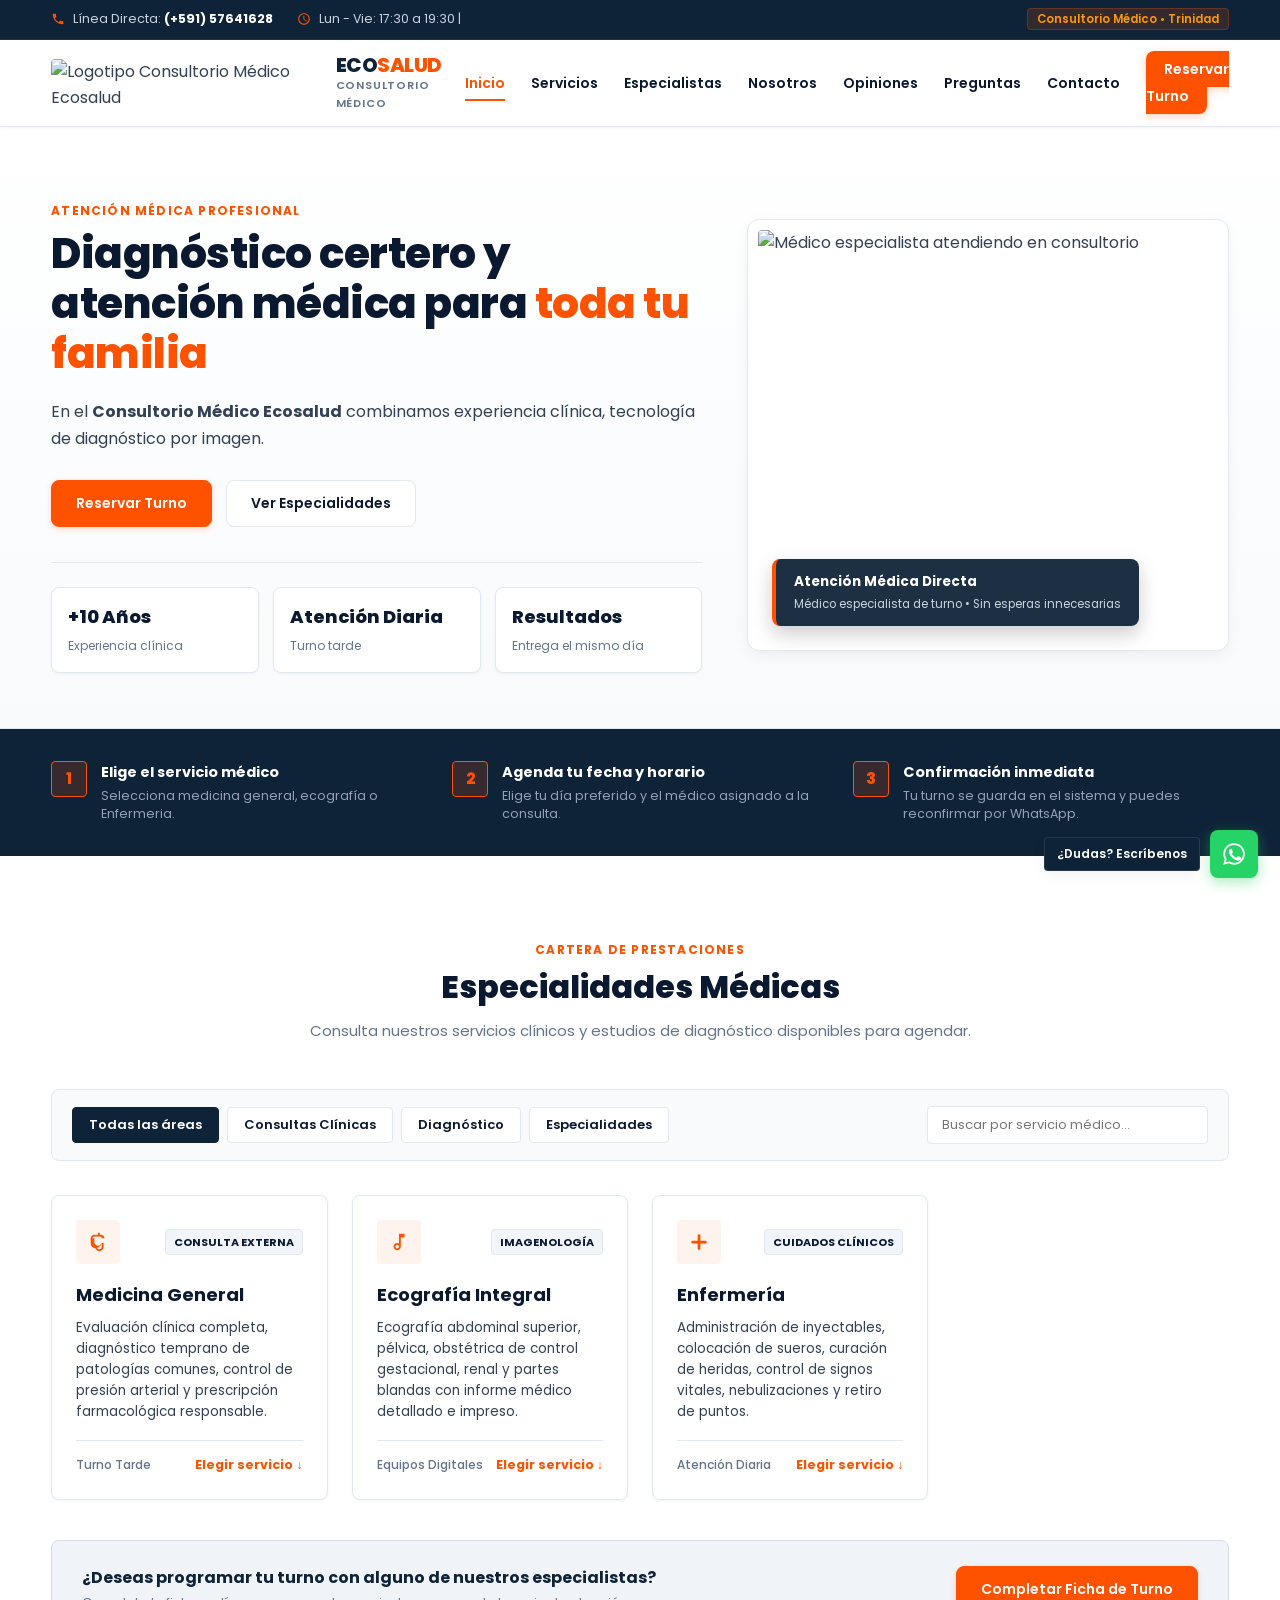
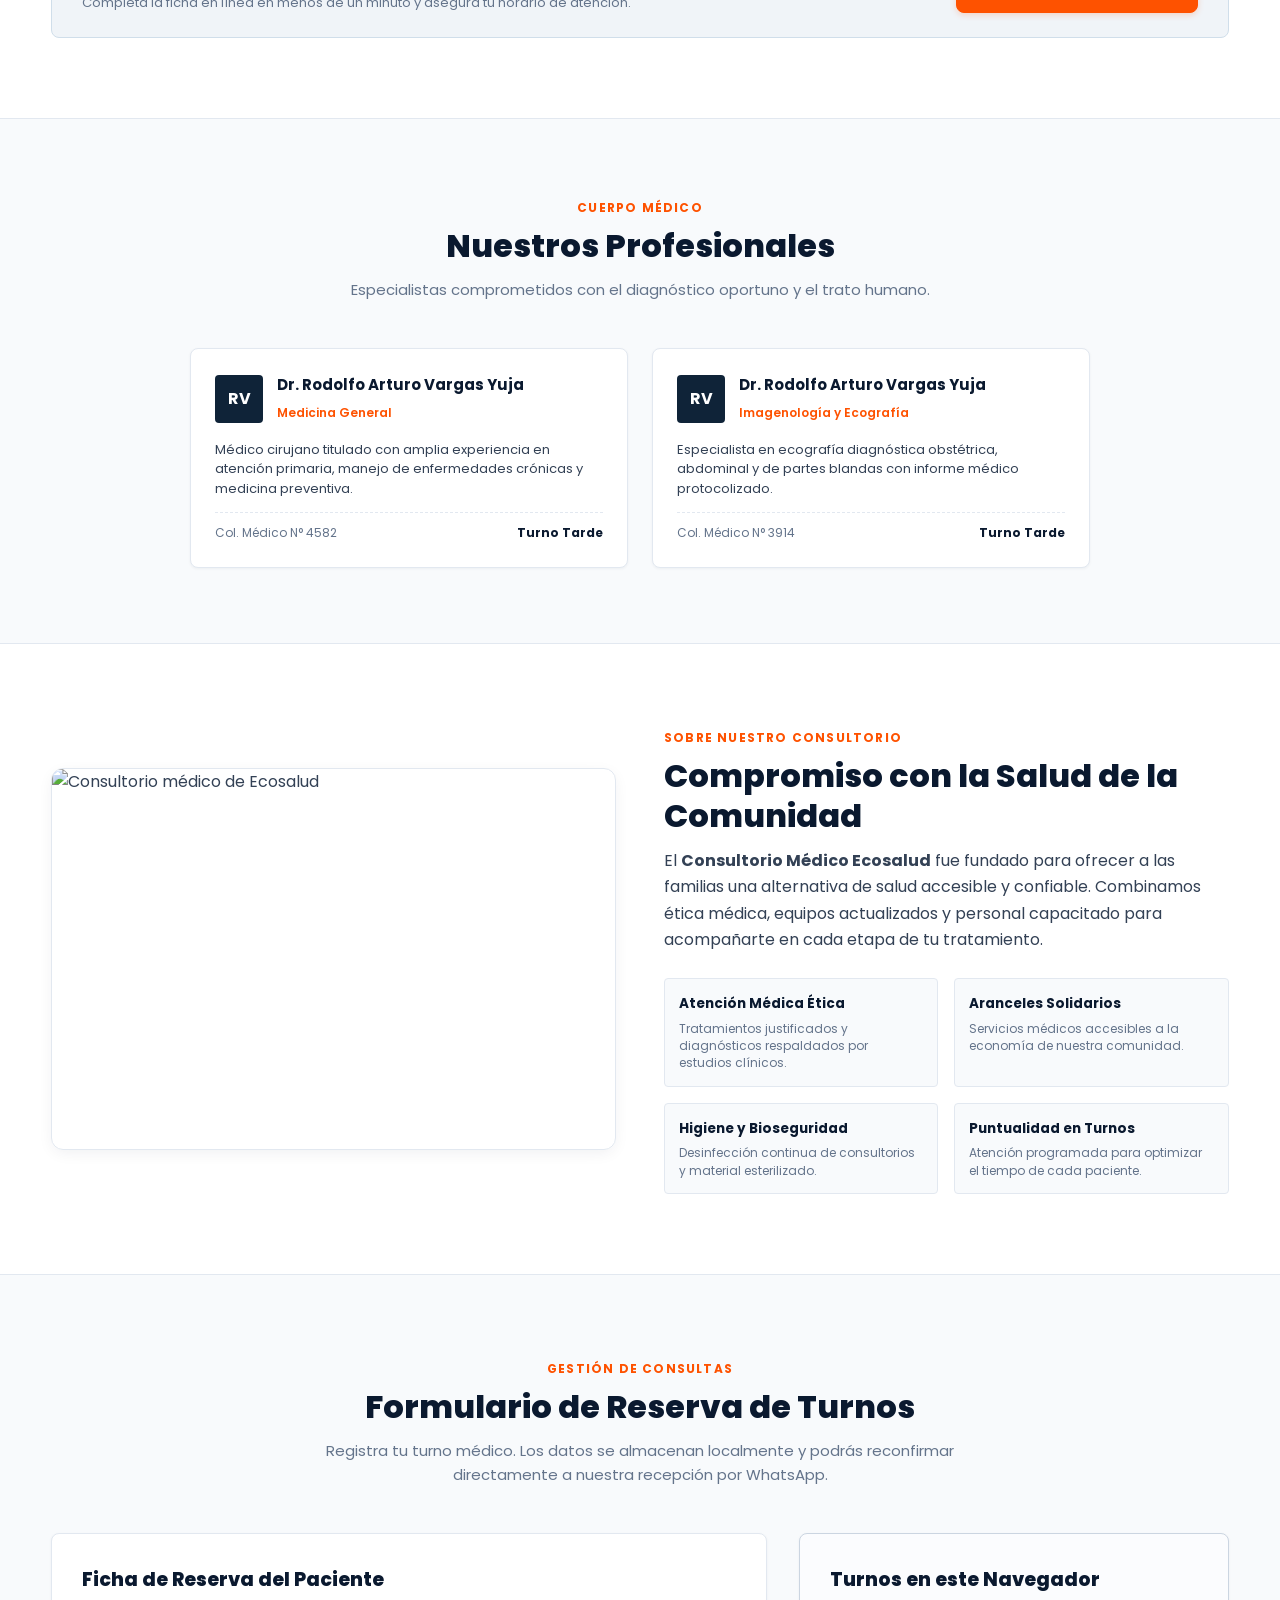
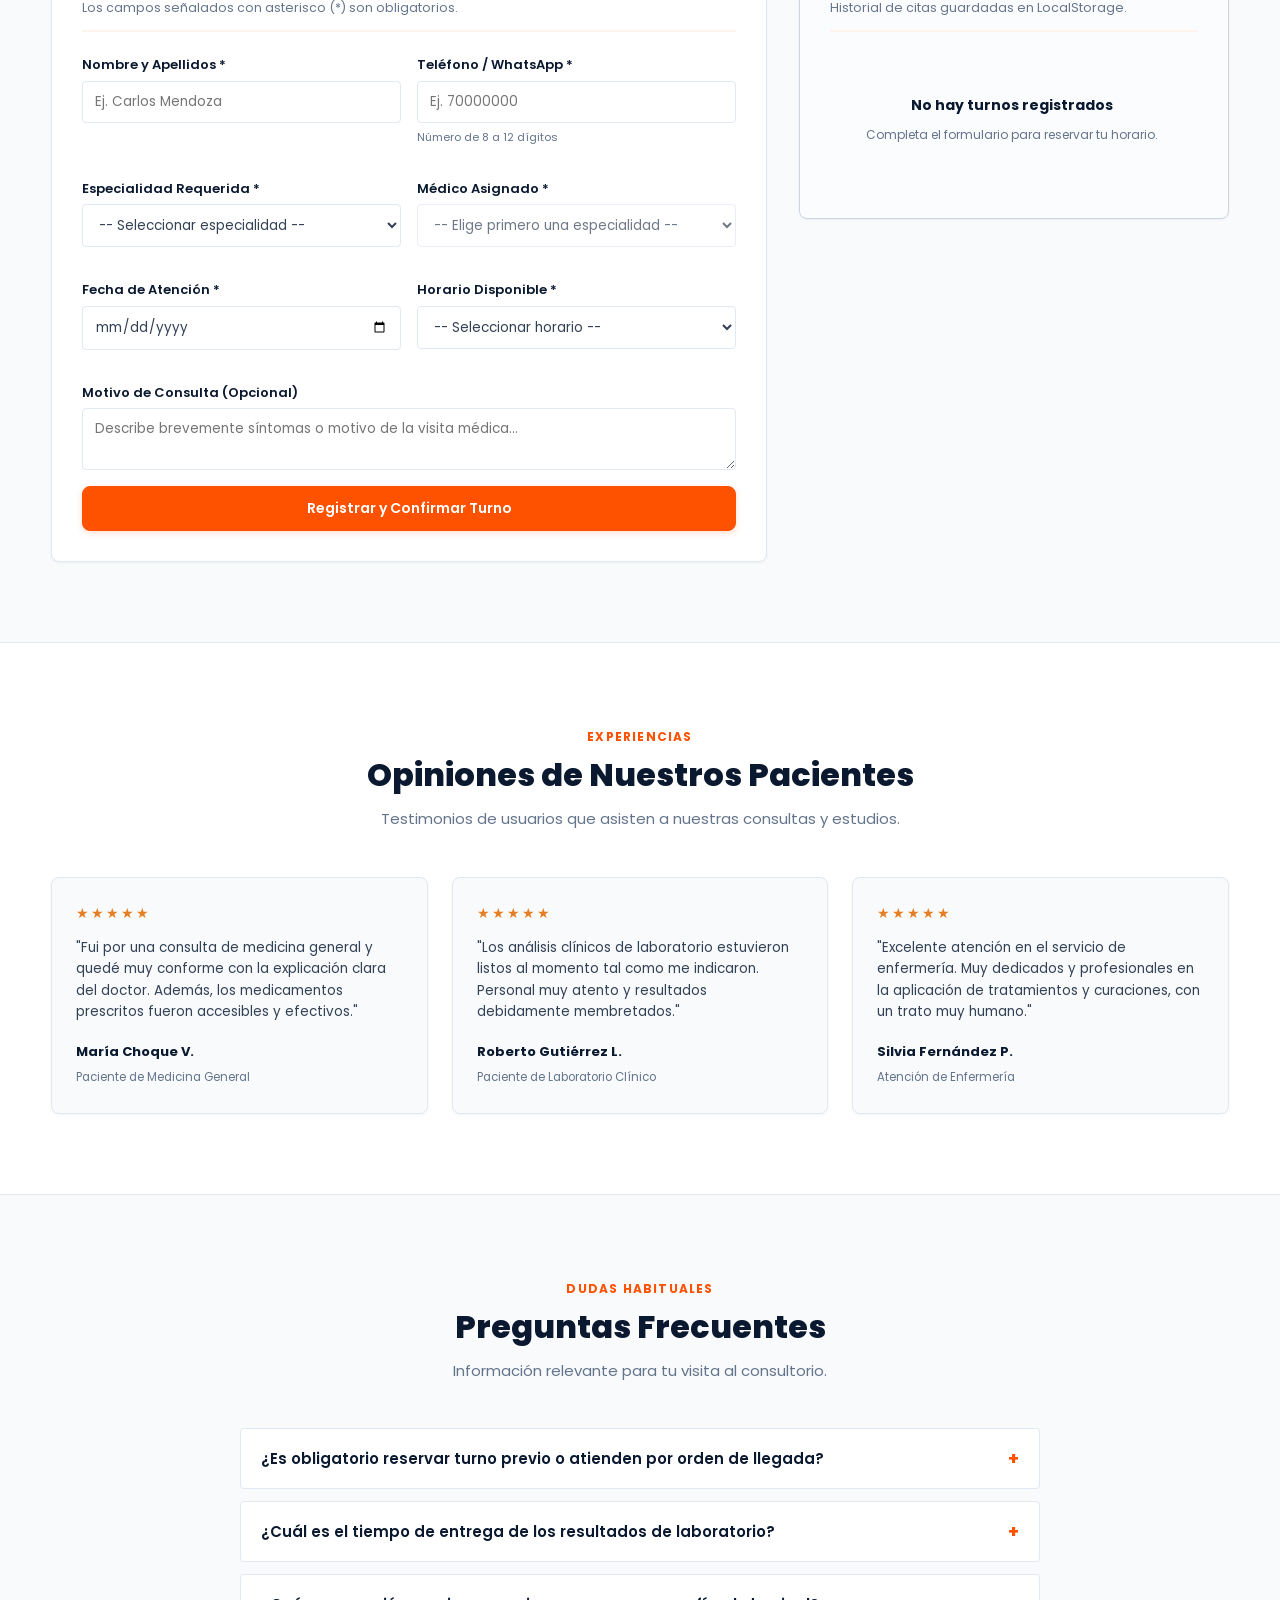
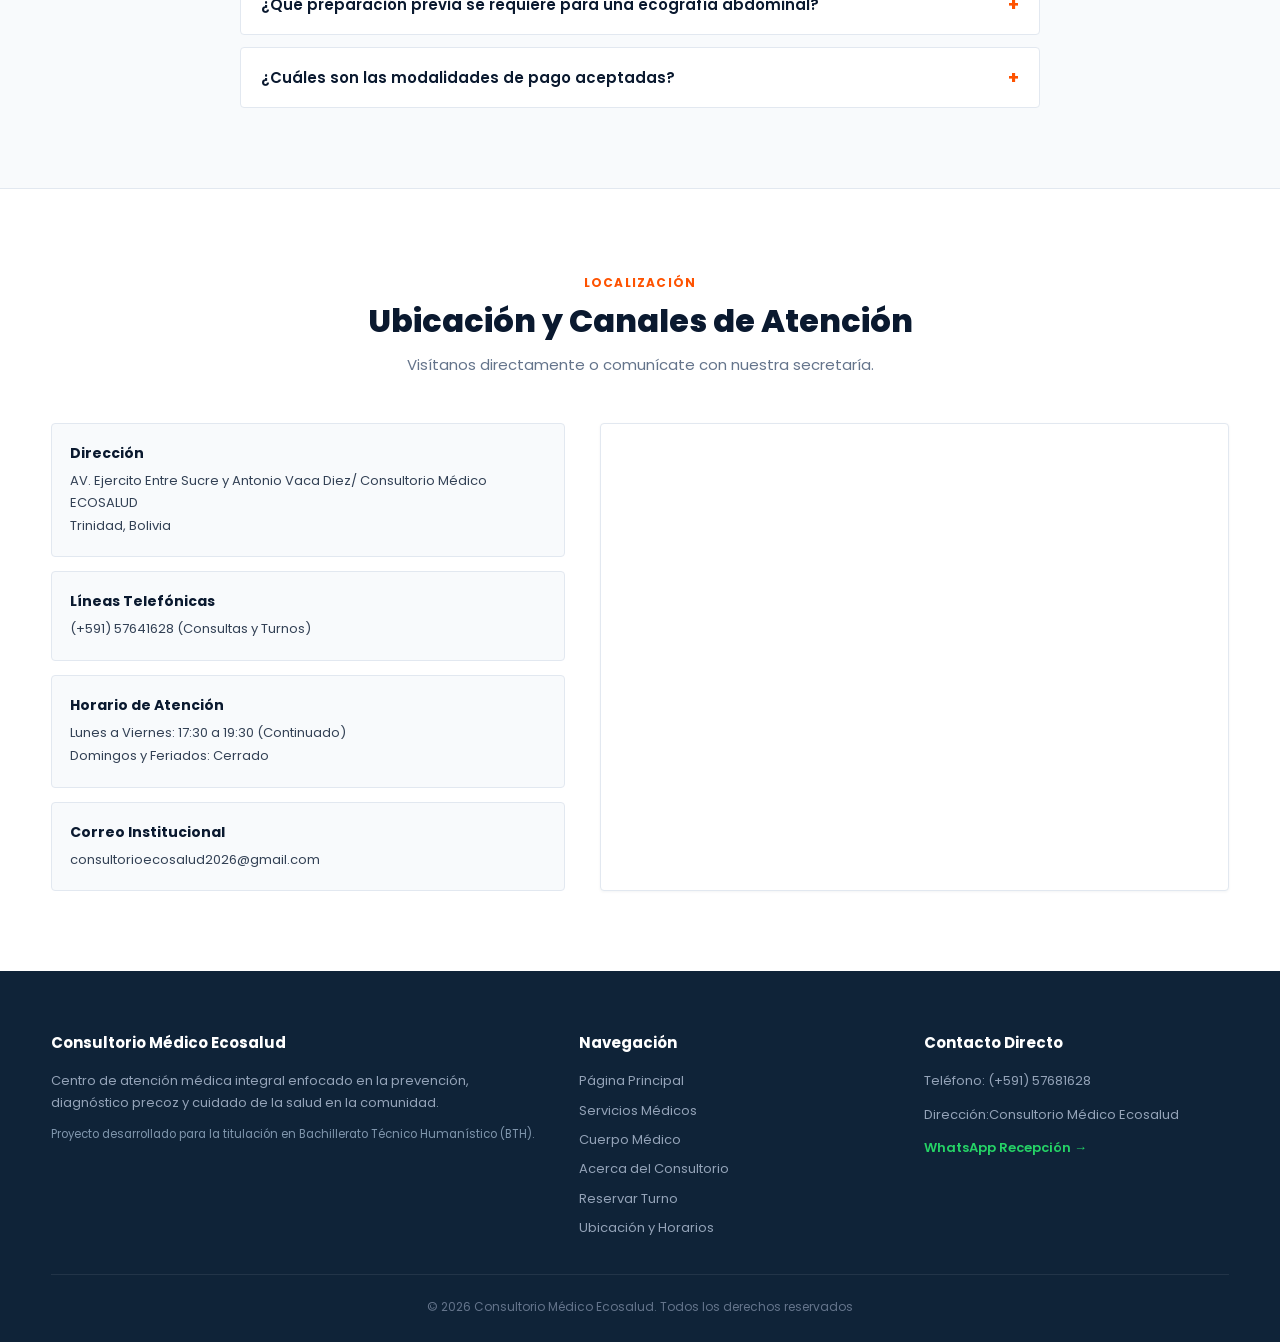
==== commit 5b0925af: "Cambiar especialidad de Pediatría por Enfermería" ====
--- a/index.html
+++ b/index.html
@@ -140,7 +140,7 @@
                 <div class="step-number">1</div>
                 <div>
                     <h4>Elige el servicio médico</h4>
-                    <p>Selecciona medicina general, ecografía o pediatría.</p>
+                    <p>Selecciona medicina general, ecografía o Enfermeria.</p>
                 </div>
             </div>
             <div class="step-item">
@@ -199,7 +199,7 @@
                     <h3>Medicina General</h3>
                     <p>Evaluación clínica completa, diagnóstico temprano de patologías comunes, control de presión arterial y prescripción farmacológica responsable.</p>
                     <div class="service-card-footer">
-                        <span class="service-availability">Turno Mañana y Tarde</span>
+                        <span class="service-availability">Turno Tarde</span>
                         <button class="service-quick-select" data-target-service="medicina-general">Elegir servicio ↓</button>
                     </div>
                 </article>
@@ -220,19 +220,19 @@
                     </div>
                 </article>
 
-                <!-- Servicio 3: Pediatría -->
+                <!-- Servicio 3: Enfermería -->
                 <article class="service-card" data-category="especialidad">
                     <div class="service-card-top">
                         <div class="service-icon-box">
-                            <svg viewBox="0 0 24 24"><path d="M12 2C6.48 2 2 6.48 2 12s4.48 10 10 10 10-4.48 10-10S17.52 2 12 2zm0 3c1.66 0 3 1.34 3 3s-1.34 3-3 3-3-1.34-3-3 1.34-3 3-3zm0 14.2c-2.5 0-4.71-1.28-6-3.22.03-1.99 4-3.08 6-3.08 1.99 0 5.97 1.09 6 3.08-1.29 1.94-3.5 3.22-6 3.22z"/></svg>
-                        </div>
-                        <span class="service-tag">Salud Infantil</span>
-                    </div>
-                    <h3>Pediatría</h3>
-                    <p>Control del niño sano, curvas de crecimiento y desarrollo somatométrico, asesoría en lactancia materna y tratamiento de infecciones infantiles.</p>
+                            <svg viewBox="0 0 24 24"><path d="M19 10.5h-5.5V5c0-.83-.67-1.5-1.5-1.5s-1.5.67-1.5 1.5v5.5H5c-.83 0-1.5.67-1.5 1.5s.67 1.5 1.5 1.5h5.5V19c0 .83.67 1.5 1.5 1.5s1.5-.67 1.5-1.5v-5.5H19c.83 0 1.5-.67 1.5-1.5s-.67-1.5-1.5-1.5z"/></svg>
+                        </div>
+                        <span class="service-tag">Cuidados Clínicos</span>
+                    </div>
+                    <h3>Enfermería</h3>
+                    <p>Administración de inyectables, colocación de sueros, curación de heridas, control de signos vitales, nebulizaciones y retiro de puntos.</p>
                     <div class="service-card-footer">
-                        <span class="service-availability">Control y Vacunación</span>
-                        <button class="service-quick-select" data-target-service="pediatria">Elegir servicio ↓</button>
+                        <span class="service-availability">Atención Diaria</span>
+                        <button class="service-quick-select" data-target-service="enfermeria">Elegir servicio ↓</button>
                     </div>
                 </article>
 
@@ -380,7 +380,7 @@
                                     <option value="">-- Seleccionar especialidad --</option>
                                     <option value="medicina-general">Medicina General</option>
                                     <option value="ecografia">Ecografía Integral</option>
-                                    <option value="pediatria">Pediatría</option>
+                                    <option value="enfermeria">Enfermería</option>
                                 </select>
                             </div>
                             <div class="form-field">
@@ -477,11 +477,11 @@
                 <div class="testimonial-card">
                     <div class="testimonial-stars">★★★★★</div>
                     <blockquote>
-                        "La atención pediátrica para mi hijo fue muy dedicada. El médico se tomó el tiempo para revisarlo completamente y responder todas nuestras dudas con paciencia."
+                        "Excelente atención en el servicio de enfermería. Muy dedicados y profesionales en la aplicación de tratamientos y curaciones, con un trato muy humano."
                     </blockquote>
                     <div class="patient-info">
                         <strong>Silvia Fernández P.</strong>
-                        <span>Atención Pediátrica</span>
+                        <span>Atención de Enfermería</span>
                     </div>
                 </div>
 
@@ -520,7 +520,7 @@
                         <span class="faq-toggle-icon">+</span>
                     </button>
                     <div class="faq-body">
-                        <p>Los análisis de rutina (sangre, orina, heces, glucosa) se entregan el mismo día a partir de las 16:00 horas en formato impreso y opcionalmente en formato digital por WhatsApp.</p>
+                        <p>Los análisis de rutina se entregan el mismo día en formato impreso y opcionalmente en formato digital por WhatsApp.</p>
                     </div>
                 </div>
 
@@ -530,7 +530,7 @@
                         <span class="faq-toggle-icon">+</span>
                     </button>
                     <div class="faq-body">
-                        <p>Se recomienda un ayuno de 6 horas para ecografía abdominal general. En ecografías pélvicas o prostáticas, el paciente debe beber 1 litro de agua sin gas una hora antes del examen con vejiga llena.</p>
+                        <p>Se recomienda un ayuno de 6 horas para ecografía abdominal general.</p>
                     </div>
                 </div>
 
@@ -540,7 +540,7 @@
                         <span class="faq-toggle-icon">+</span>
                     </button>
                     <div class="faq-body">
-                        <p>Aceptamos pagos en efectivo, transferencias bancarias directas mediante código QR y pagos con tarjeta de débito en recepción.</p>
+                        <p>Aceptamos pagos en efectivo, transferencias bancarias directas mediante código QR, toda forma de pago es en recepción.</p>
                     </div>
                 </div>
 
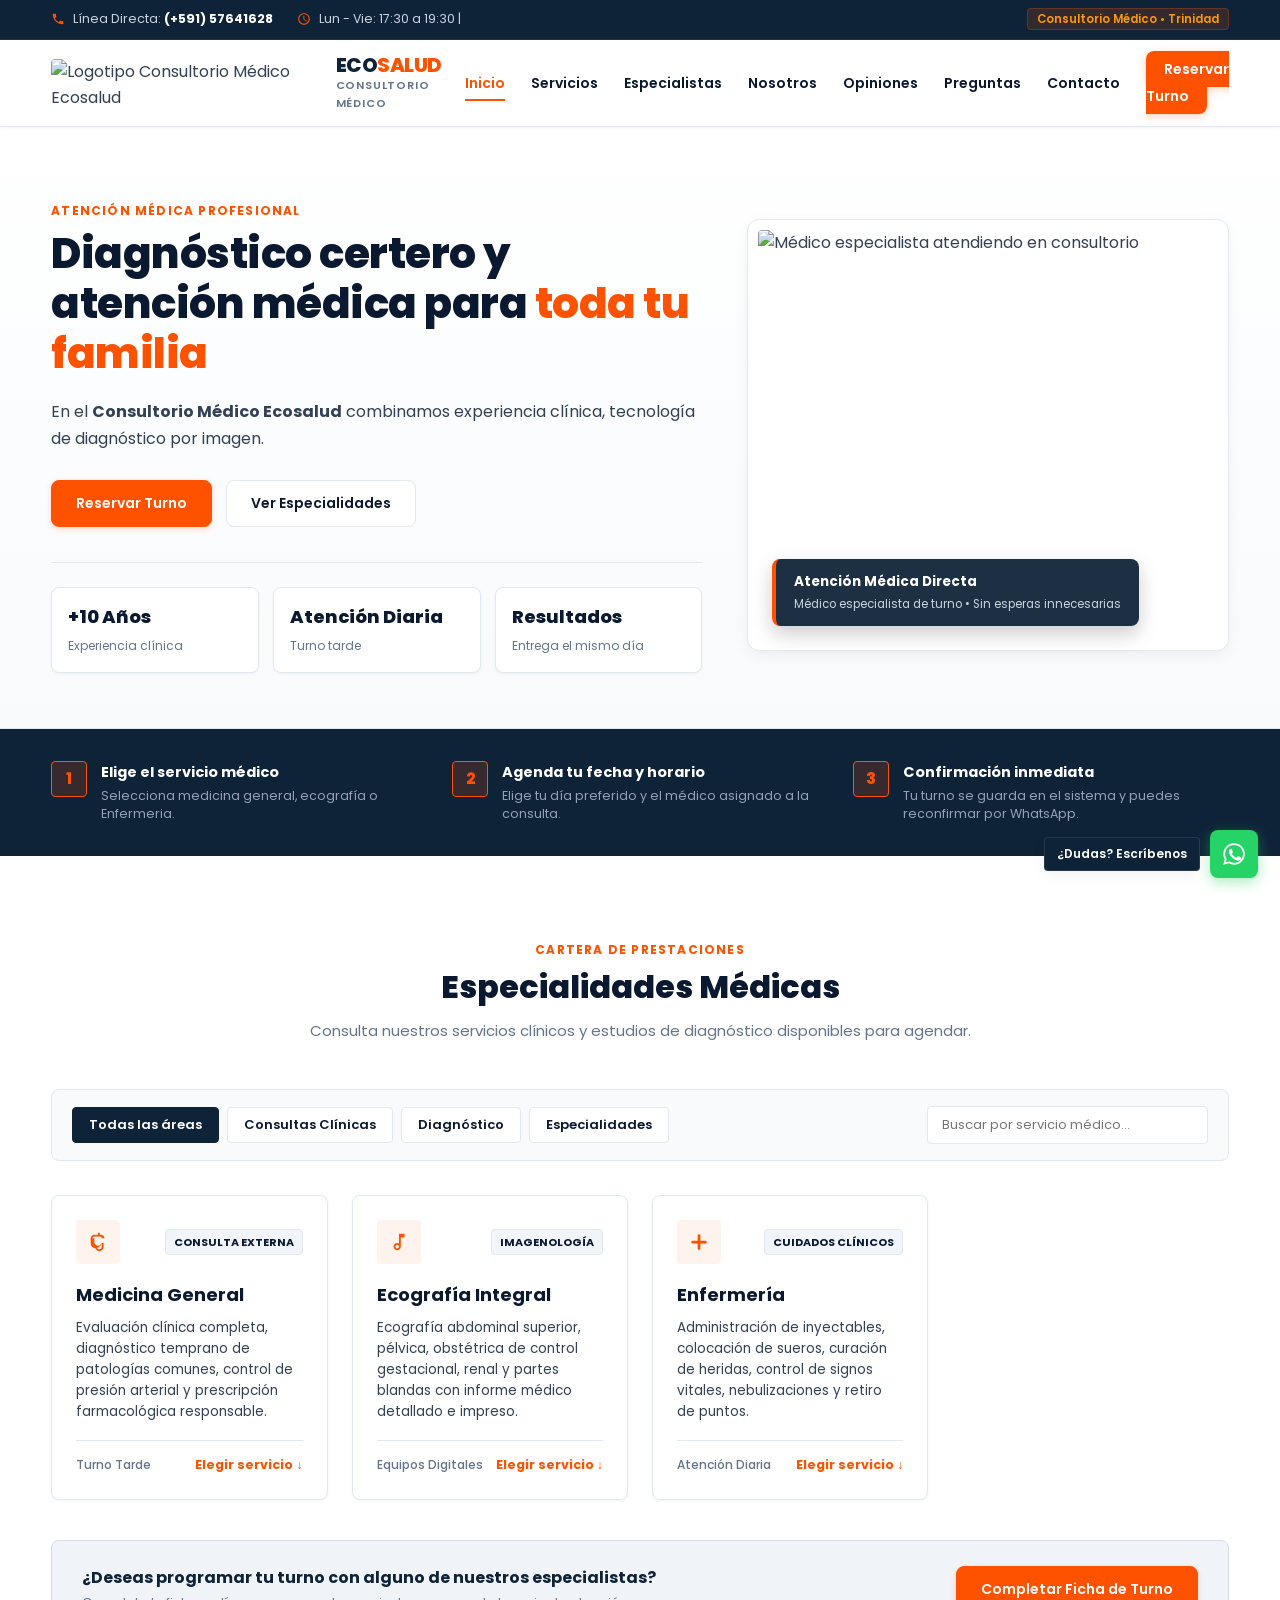
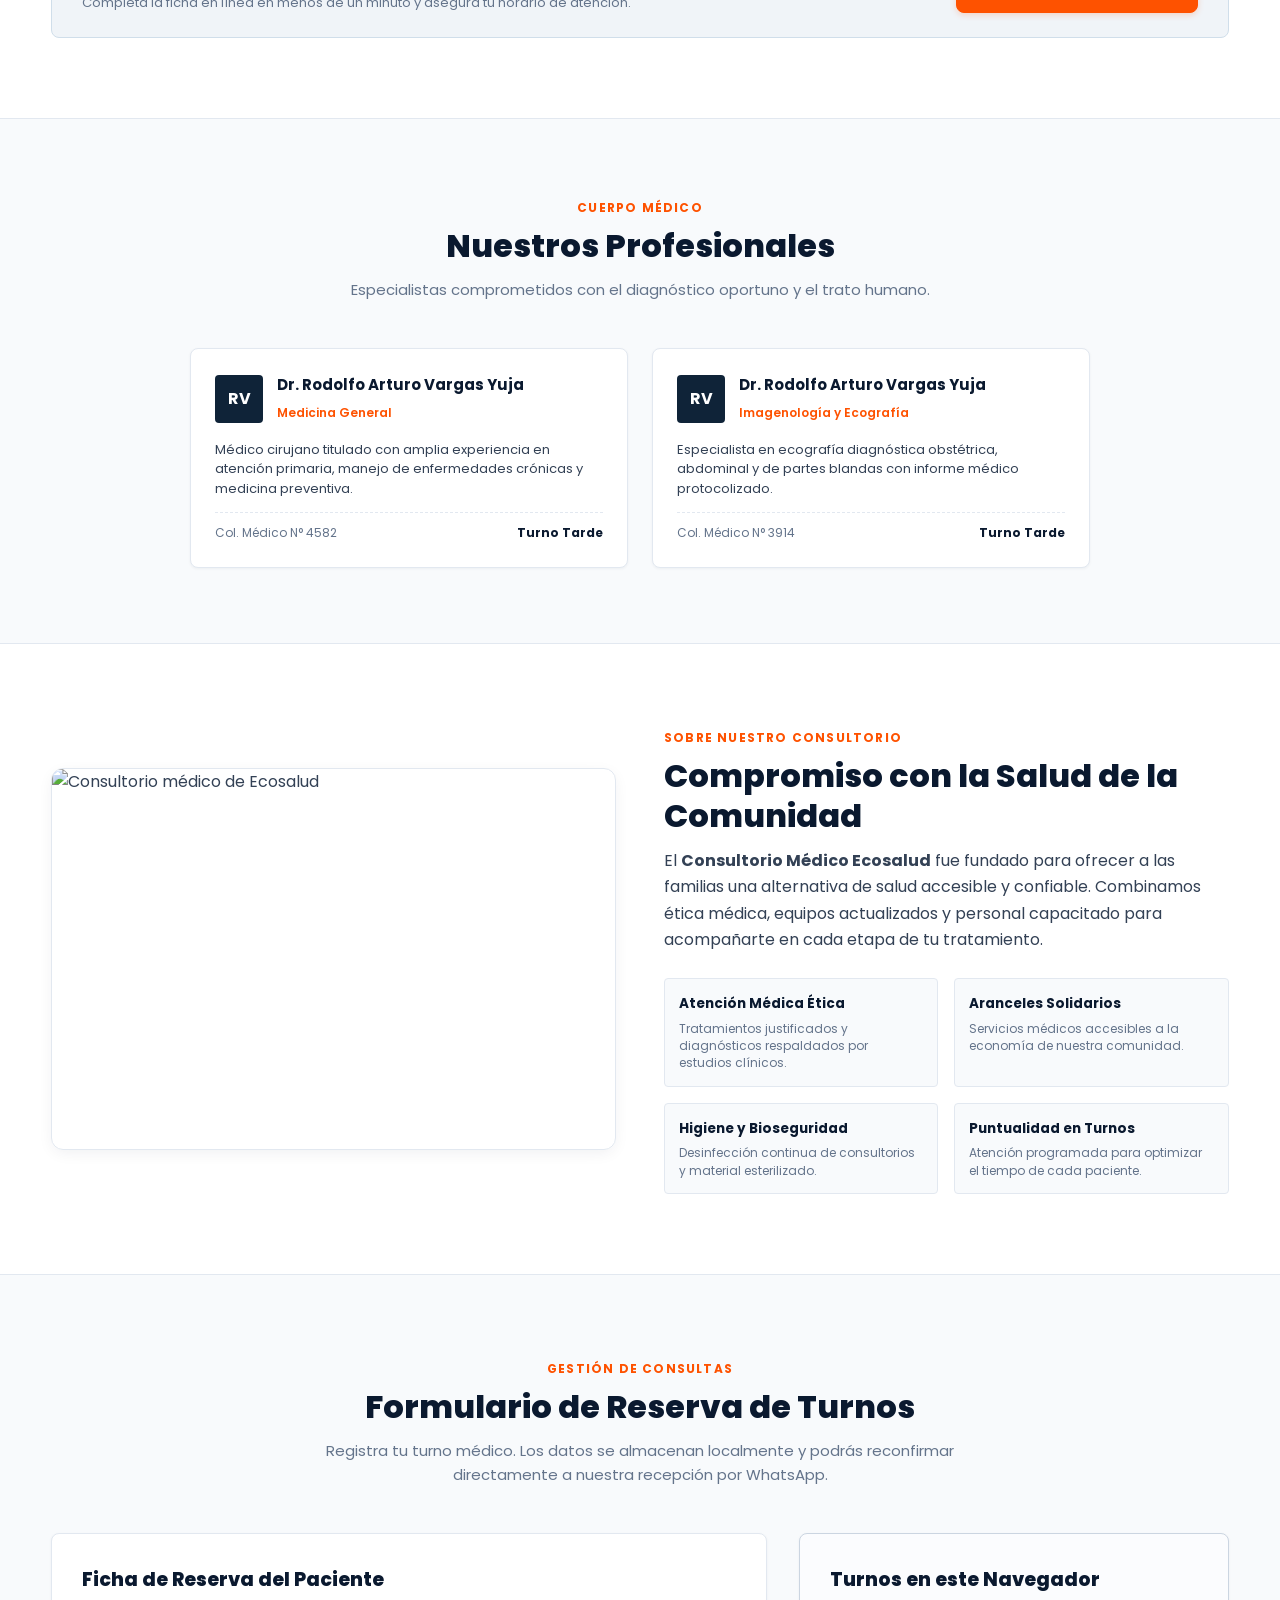
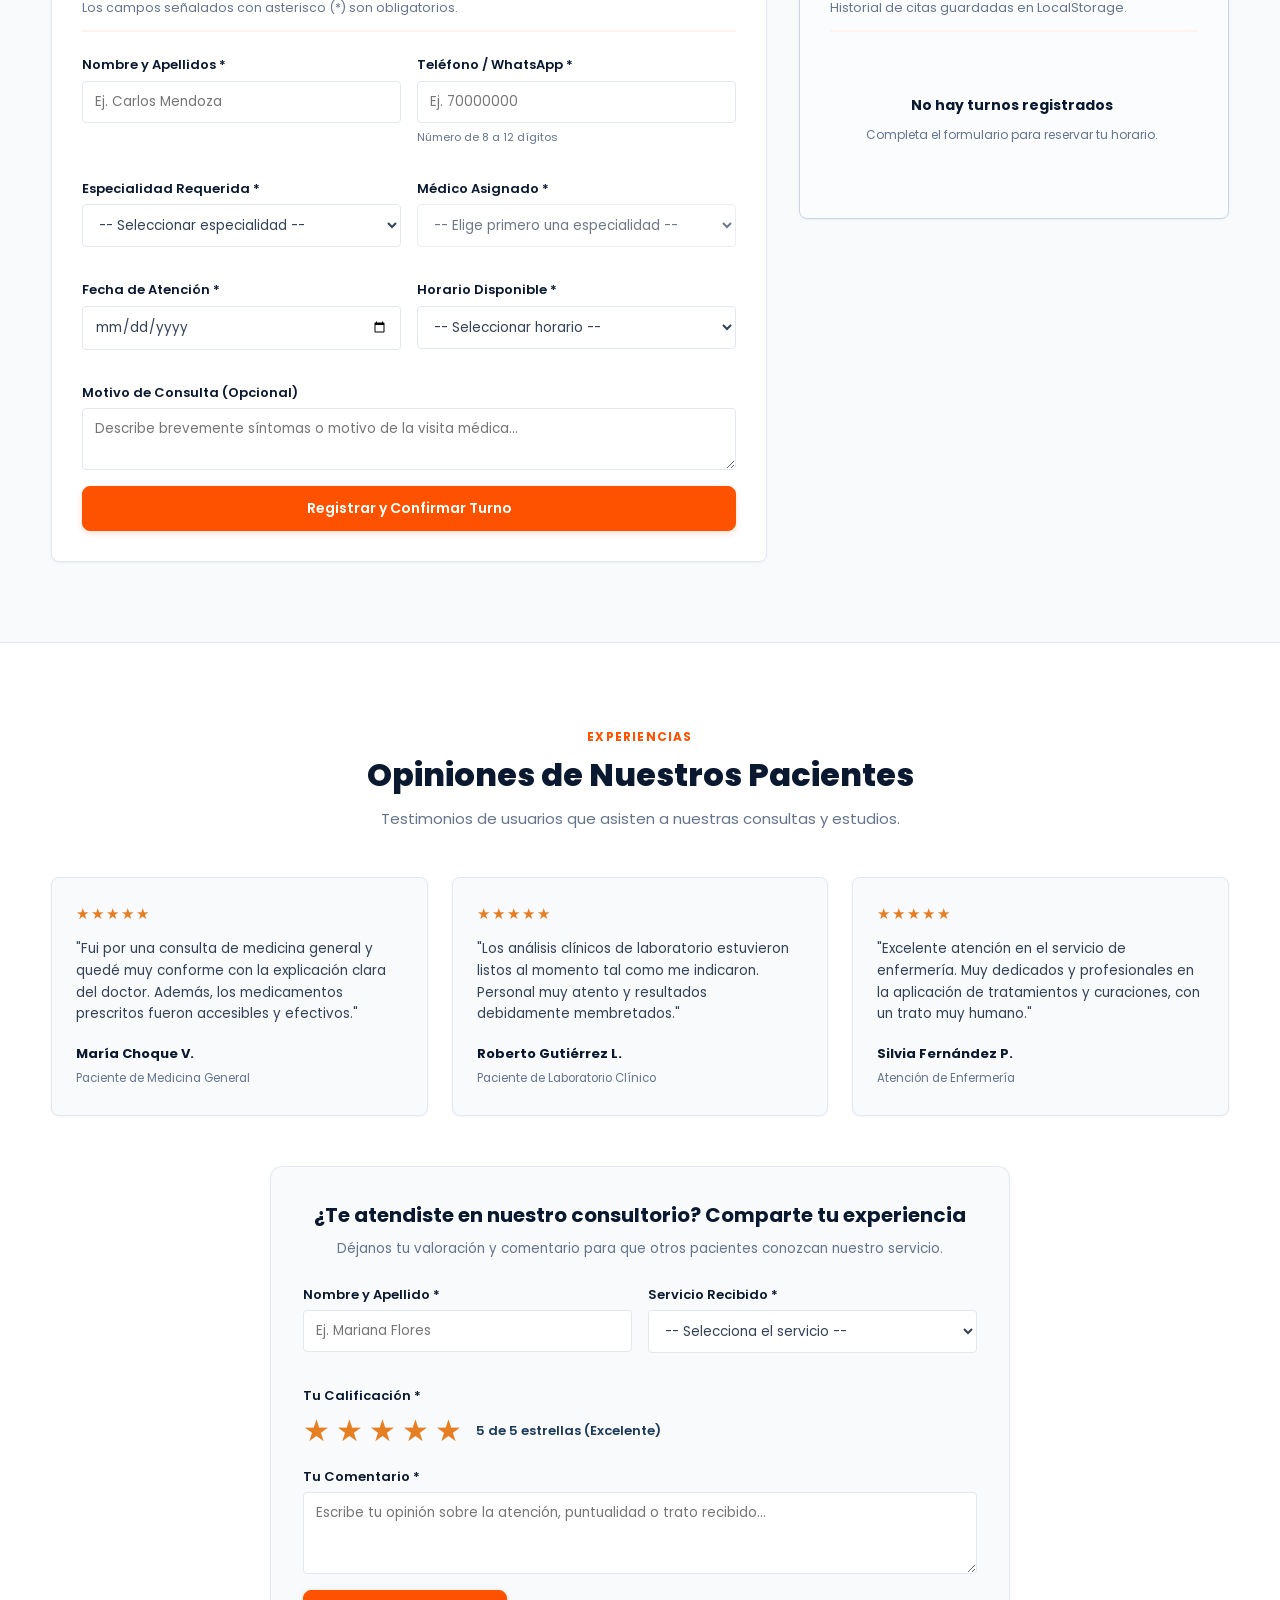
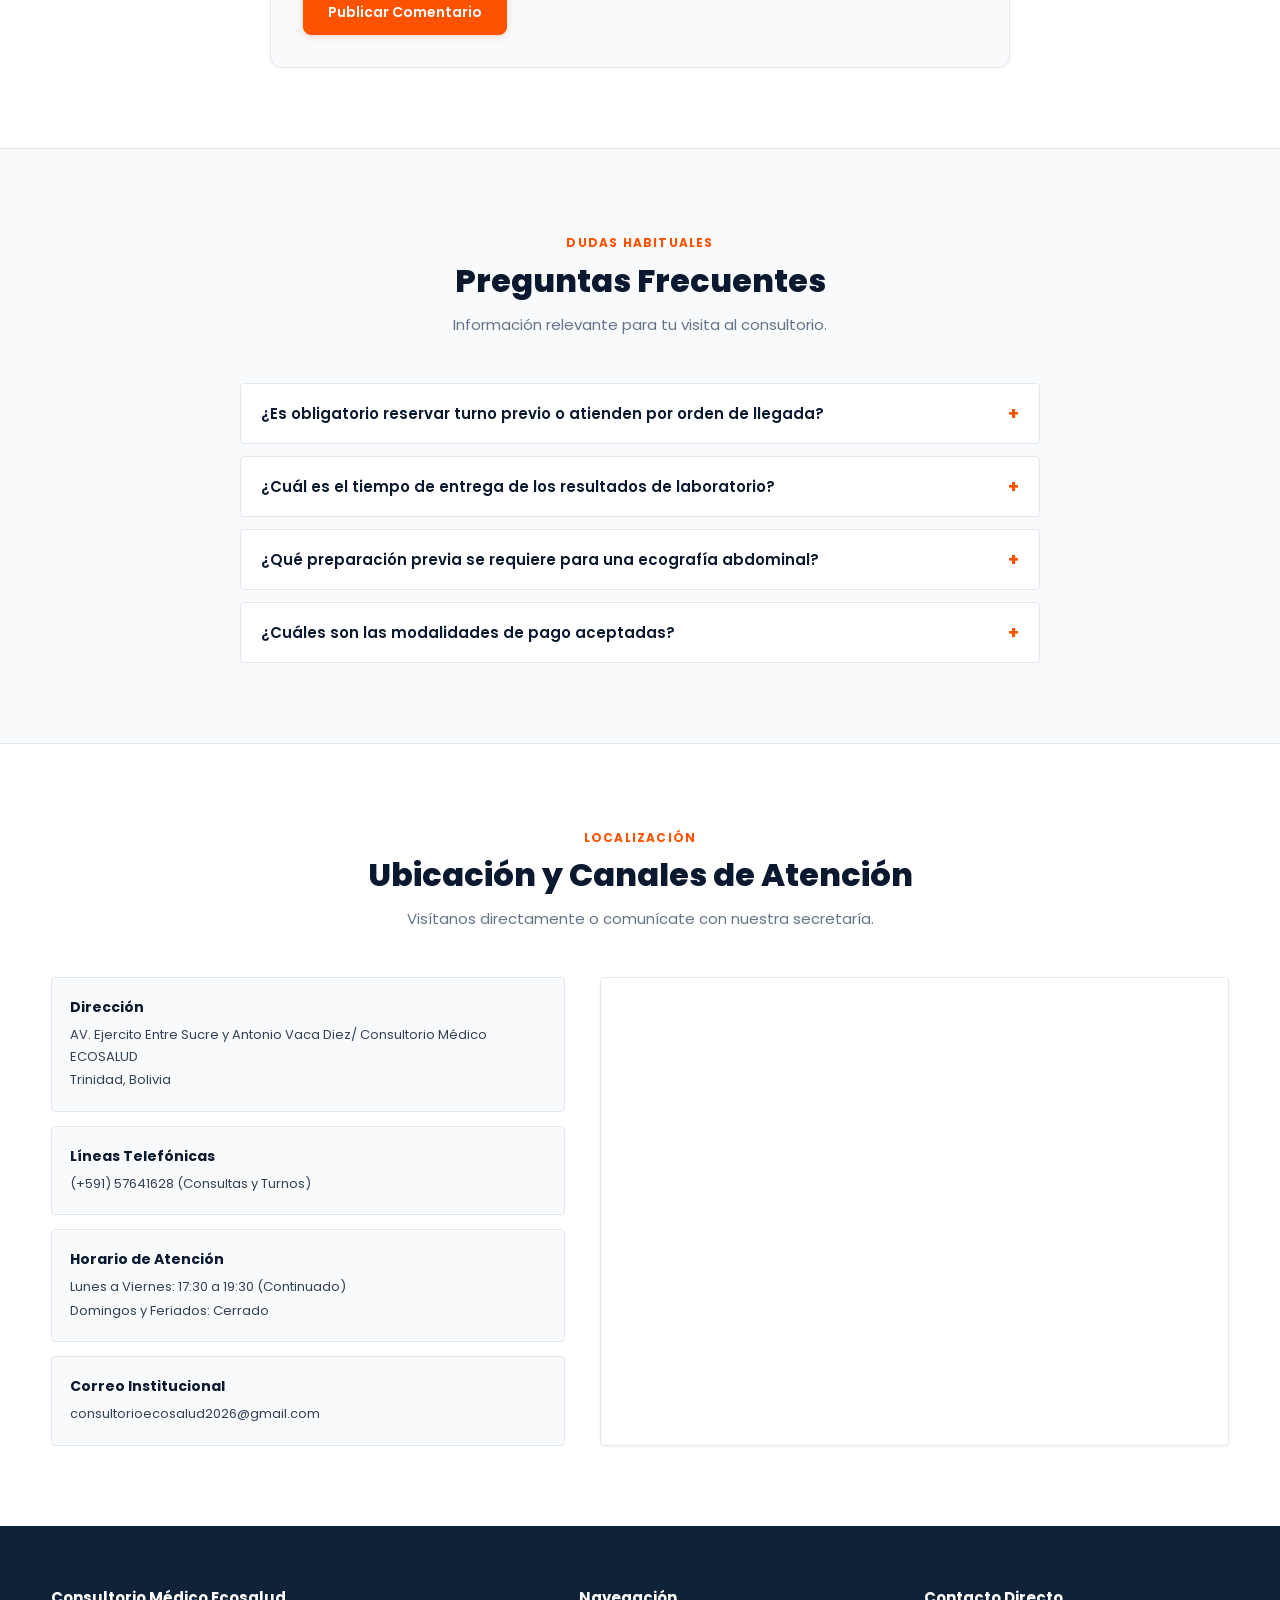
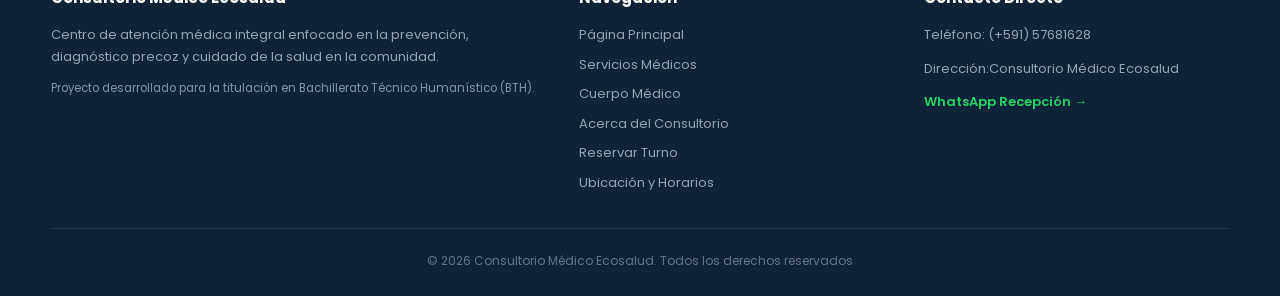
==== commit 9db12de9: "Agregar apartado de comentarios interactivos con calificación de estrellas" ====
--- a/index.html
+++ b/index.html
@@ -450,7 +450,7 @@
                 <p class="section-desc">Testimonios de usuarios que asisten a nuestras consultas y estudios.</p>
             </div>
 
-            <div class="testimonials-grid">
+            <div class="testimonials-grid" id="testimonials-grid">
                 
                 <div class="testimonial-card">
                     <div class="testimonial-stars">★★★★★</div>
@@ -485,6 +485,58 @@
                     </div>
                 </div>
 
+            </div>
+
+            <!-- Formulario para dejar comentario y calificación de estrellas -->
+            <div class="review-form-wrapper">
+                <div class="review-form-header">
+                    <h3>¿Te atendiste en nuestro consultorio? Comparte tu experiencia</h3>
+                    <p>Déjanos tu valoración y comentario para que otros pacientes conozcan nuestro servicio.</p>
+                </div>
+                <form id="comment-form" class="review-form">
+                    <div class="form-row">
+                        <div class="form-field">
+                            <label for="comment-name">Nombre y Apellido *</label>
+                            <input type="text" id="comment-name" placeholder="Ej. Mariana Flores" required>
+                        </div>
+                        <div class="form-field">
+                            <label for="comment-service">Servicio Recibido *</label>
+                            <select id="comment-service" required>
+                                <option value="">-- Selecciona el servicio --</option>
+                                <option value="Medicina General">Medicina General</option>
+                                <option value="Ecografía Integral">Ecografía Integral</option>
+                                <option value="Enfermería">Enfermería</option>
+                                <option value="Atención en Recepción">Atención en Recepción</option>
+                            </select>
+                        </div>
+                    </div>
+
+                    <div class="form-field">
+                        <label>Tu Calificación *</label>
+                        <div class="star-rating-container">
+                            <div class="star-rating-widget" id="star-rating-widget" aria-label="Calificación de 1 a 5 estrellas">
+                                <span class="star-btn" data-value="1">★</span>
+                                <span class="star-btn" data-value="2">★</span>
+                                <span class="star-btn" data-value="3">★</span>
+                                <span class="star-btn" data-value="4">★</span>
+                                <span class="star-btn" data-value="5">★</span>
+                            </div>
+                            <span class="rating-label" id="rating-label">5 de 5 estrellas (Excelente)</span>
+                        </div>
+                        <input type="hidden" id="comment-rating" value="5">
+                    </div>
+
+                    <div class="form-field">
+                        <label for="comment-text">Tu Comentario *</label>
+                        <textarea id="comment-text" rows="3" placeholder="Escribe tu opinión sobre la atención, puntualidad o trato recibido..." required></textarea>
+                    </div>
+
+                    <div class="review-form-actions">
+                        <button type="submit" class="btn btn-primary">
+                            Publicar Comentario
+                        </button>
+                    </div>
+                </form>
             </div>
 
         </div>
--- a/styles.css
+++ b/styles.css
@@ -1014,7 +1014,7 @@
 
 .testimonials-grid {
     display: grid;
-    grid-template-columns: repeat(3, 1fr);
+    grid-template-columns: repeat(auto-fill, minmax(290px, 1fr));
     gap: 24px;
 }
 
@@ -1024,11 +1024,32 @@
     border-radius: var(--radius-sm);
     padding: 24px;
     box-shadow: var(--shadow-soft);
+    display: flex;
+    flex-direction: column;
+    justify-content: space-between;
+    transition: var(--transition);
+    animation: fadeInCard 0.35s ease-out;
+}
+
+.testimonial-card:hover {
+    border-color: #cbd5e1;
+    box-shadow: var(--shadow-card);
+}
+
+@keyframes fadeInCard {
+    from {
+        opacity: 0;
+        transform: translateY(10px);
+    }
+    to {
+        opacity: 1;
+        transform: translateY(0);
+    }
 }
 
 .testimonial-stars {
     color: #e67e22;
-    font-size: 14px;
+    font-size: 15px;
     letter-spacing: 2px;
     margin-bottom: 12px;
 }
@@ -1051,6 +1072,82 @@
 .patient-info span {
     font-size: 11.5px;
     color: var(--color-caption);
+}
+
+/* Formulario para compartir opinión y calificar */
+.review-form-wrapper {
+    margin-top: 50px;
+    background: var(--bg-main);
+    border: 1px solid var(--color-border);
+    border-radius: var(--radius-md);
+    padding: 32px;
+    max-width: 740px;
+    margin-left: auto;
+    margin-right: auto;
+    box-shadow: var(--shadow-soft);
+}
+
+.review-form-header {
+    text-align: center;
+    margin-bottom: 24px;
+}
+
+.review-form-header h3 {
+    font-size: 20px;
+    font-weight: 700;
+    color: var(--color-heading);
+    margin-bottom: 6px;
+}
+
+.review-form-header p {
+    font-size: 13.5px;
+    color: var(--color-caption);
+}
+
+.star-rating-container {
+    display: flex;
+    align-items: center;
+    gap: 14px;
+    flex-wrap: wrap;
+    padding: 4px 0;
+}
+
+.star-rating-widget {
+    display: inline-flex;
+    gap: 6px;
+    font-size: 30px;
+    cursor: pointer;
+    user-select: none;
+    line-height: 1;
+}
+
+.star-btn {
+    color: #d1d5db;
+    transition: color 0.15s ease, transform 0.15s ease;
+    cursor: pointer;
+}
+
+.star-btn.active,
+.star-btn.hovered {
+    color: #e67e22;
+}
+
+.star-btn:hover {
+    transform: scale(1.18);
+}
+
+.rating-label {
+    font-size: 13px;
+    font-weight: 600;
+    color: var(--color-navy-muted);
+}
+
+.review-form-actions {
+    margin-top: 8px;
+}
+
+.review-form-actions .btn {
+    min-width: 200px;
 }
 
 /* 14. PREGUNTAS FRECUENTES (FAQ ACORDEÓN) */
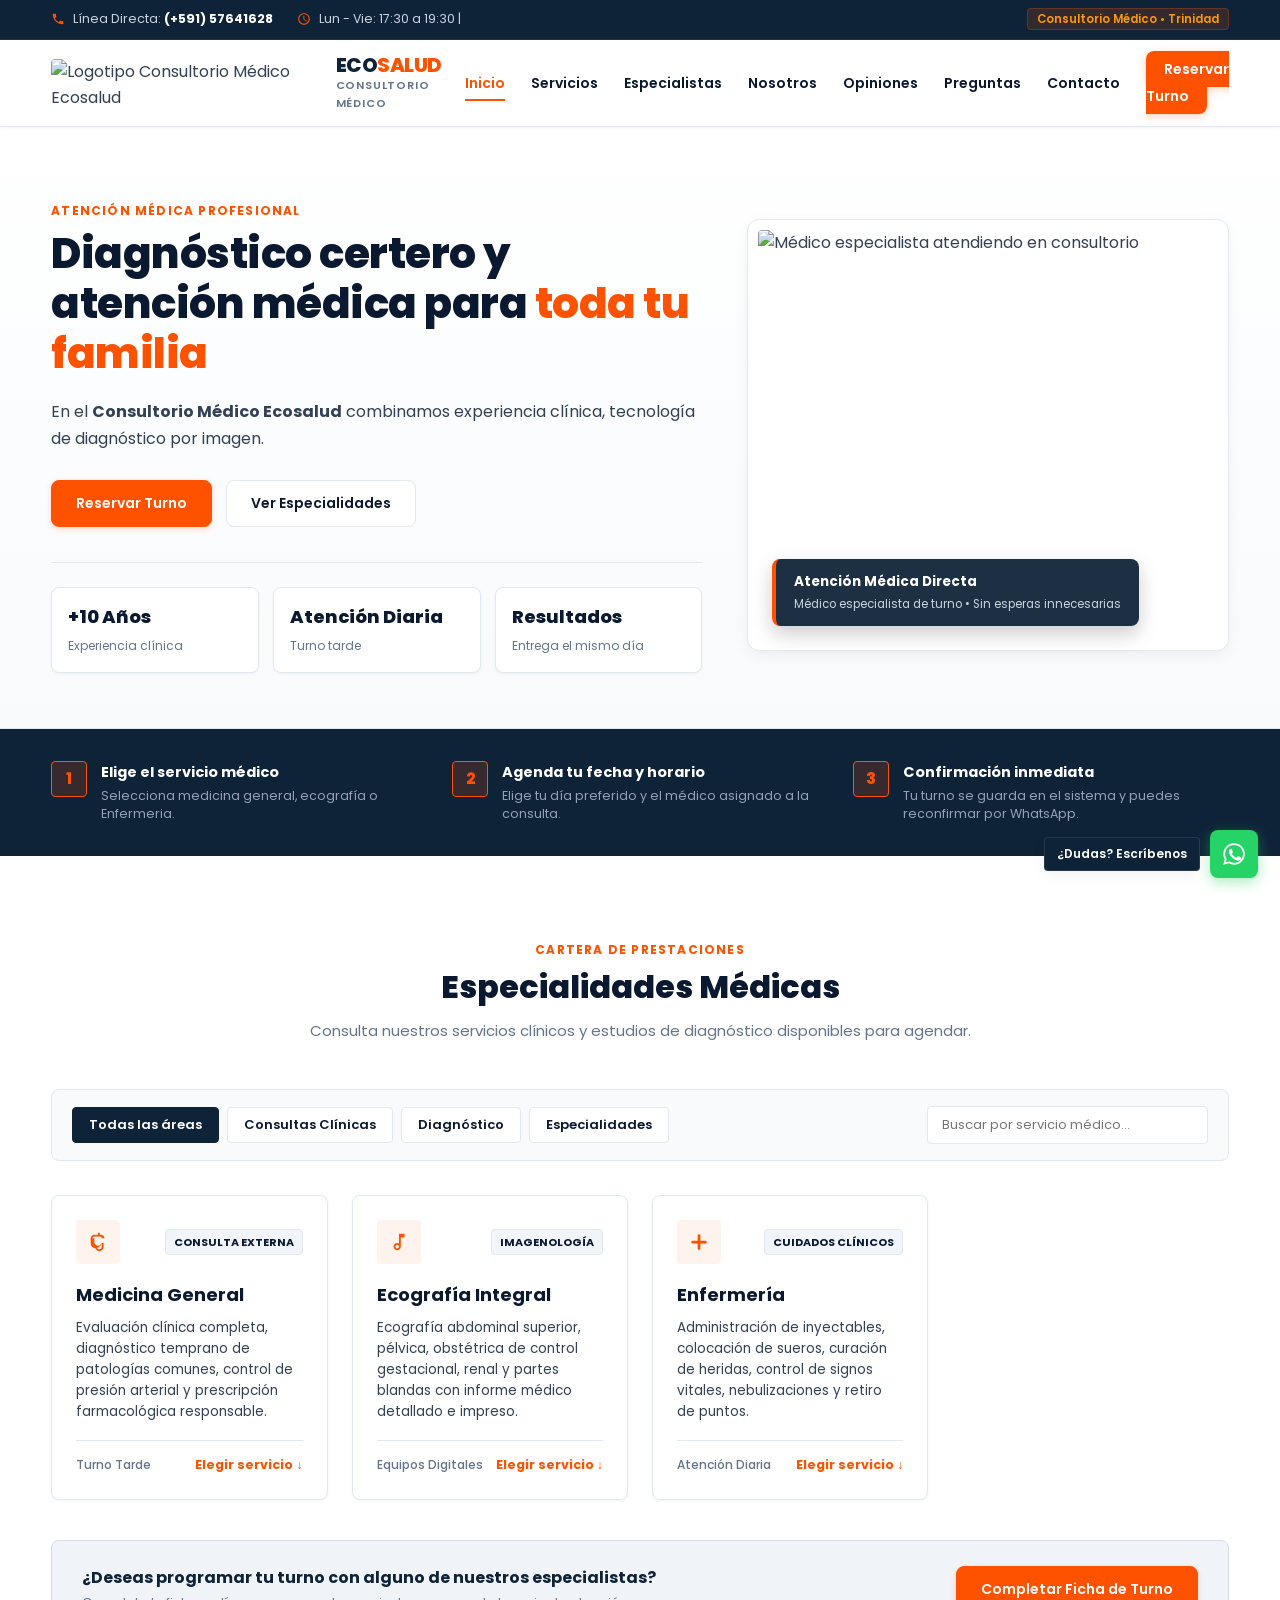
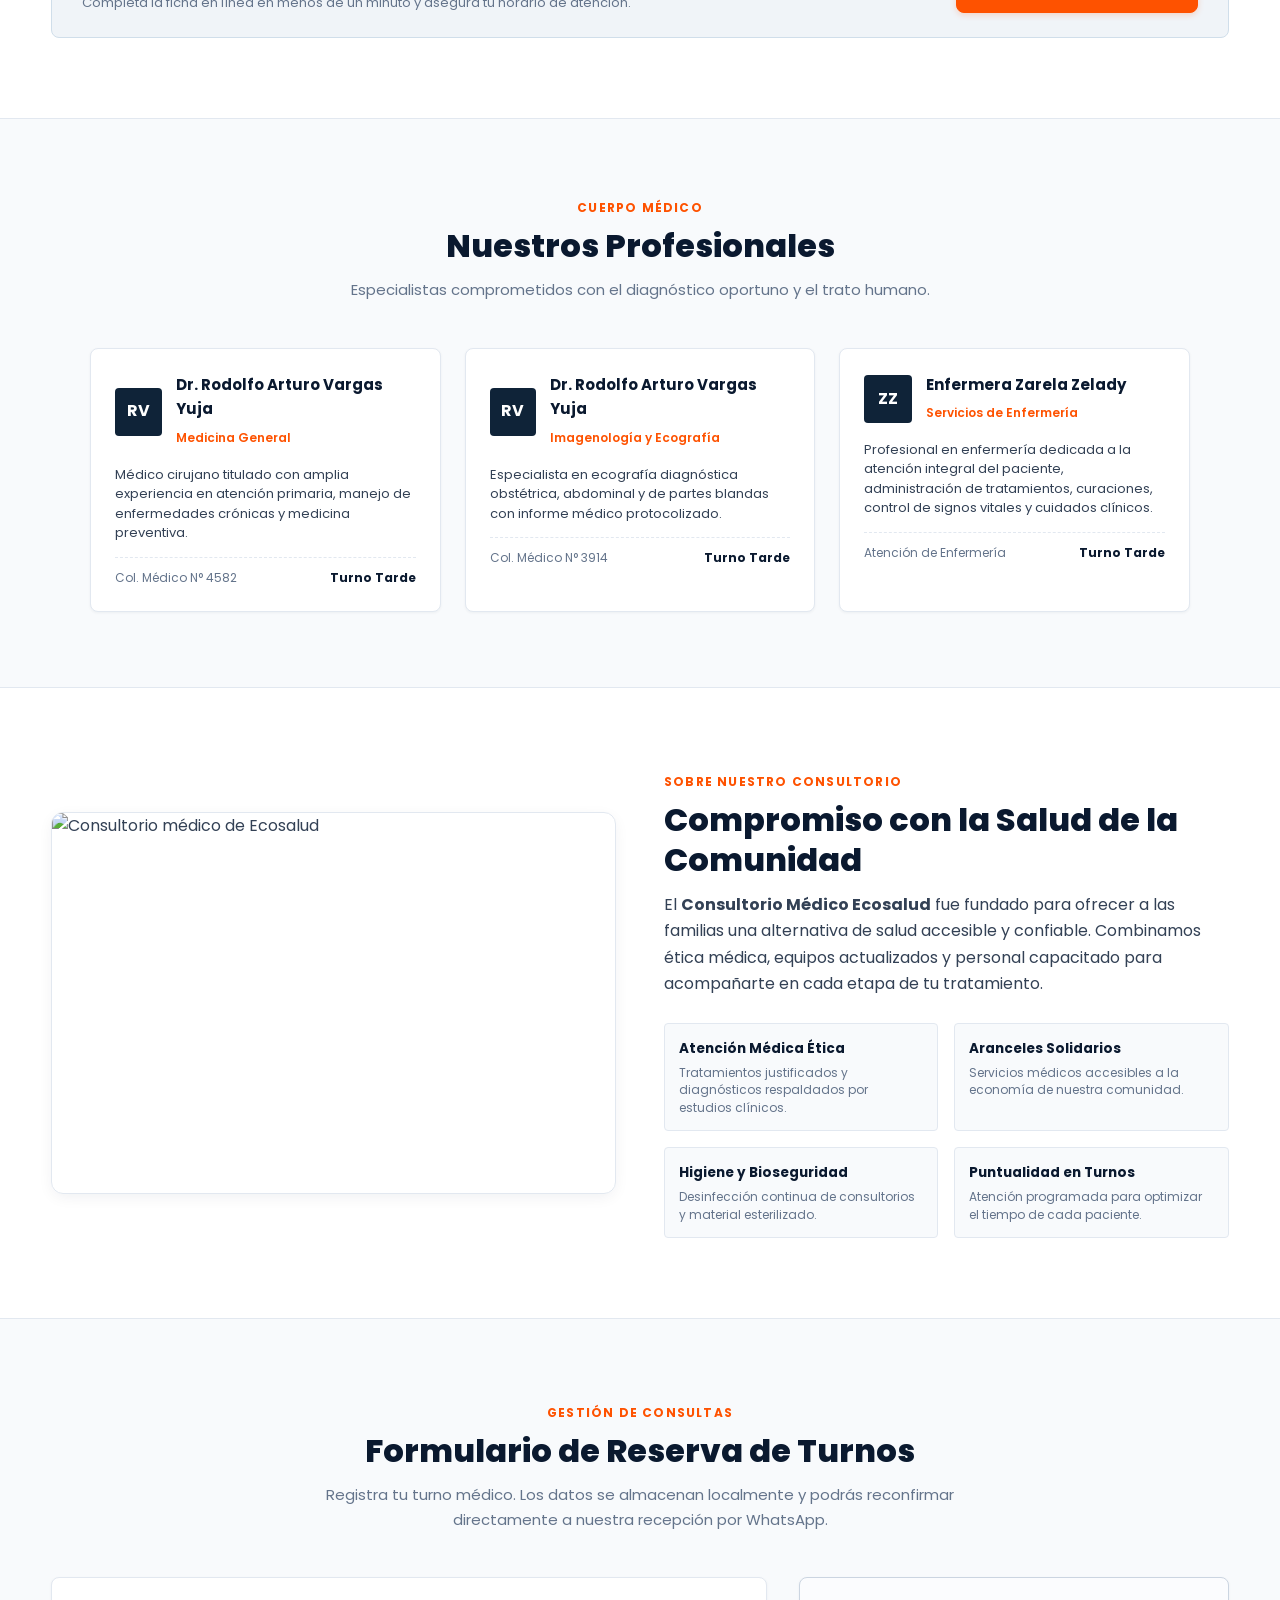
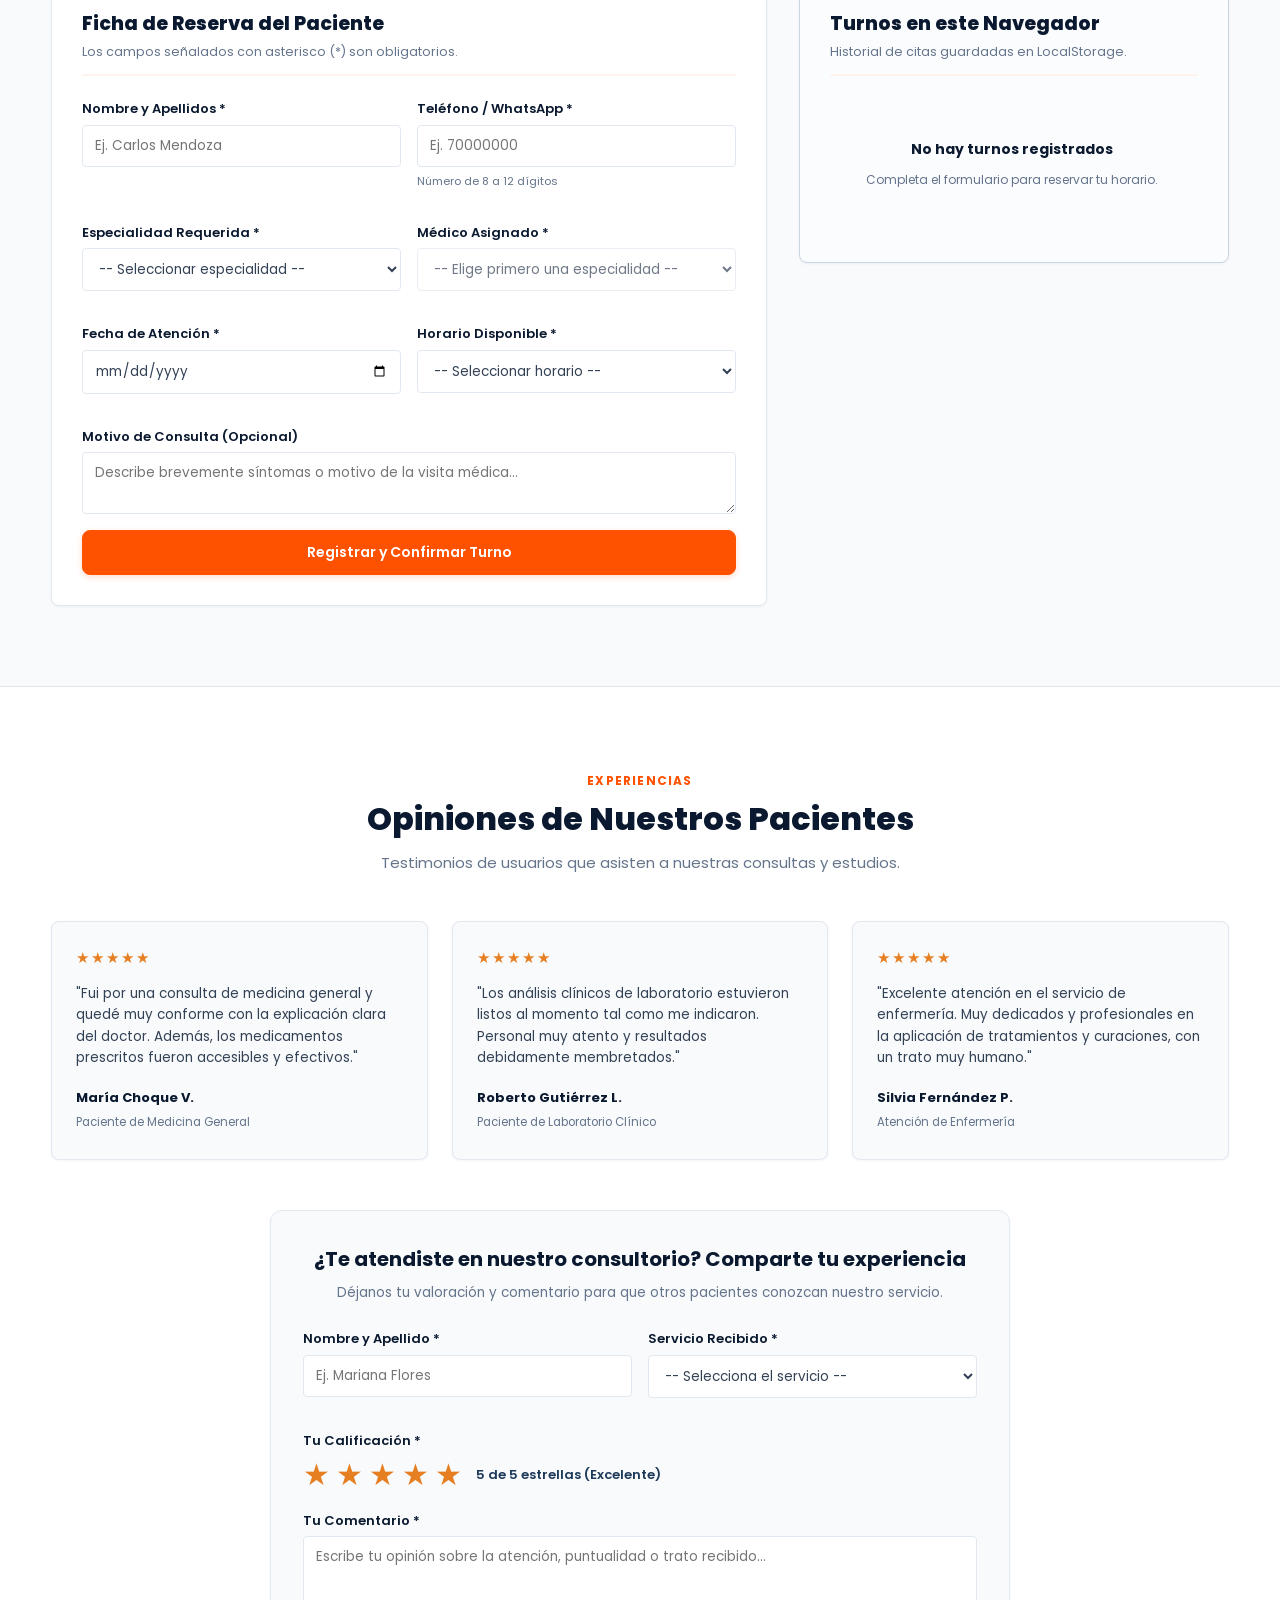
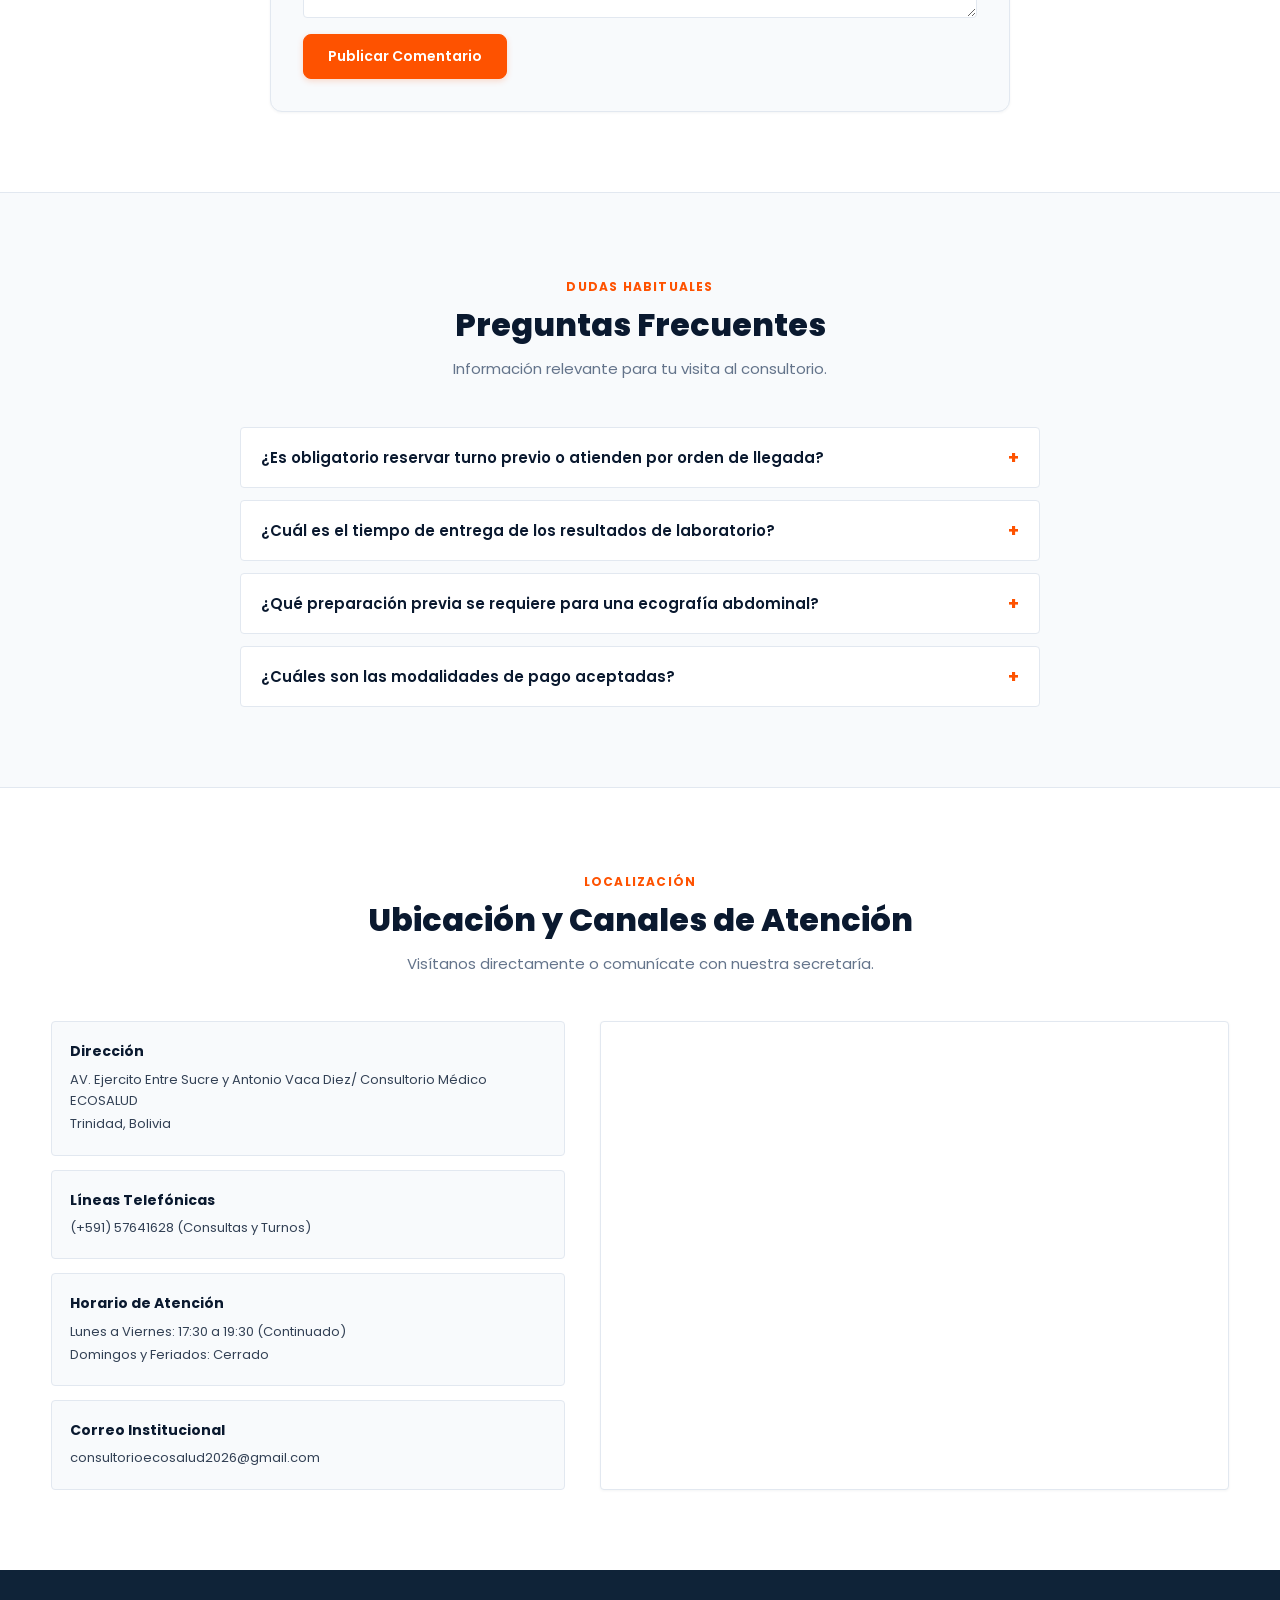
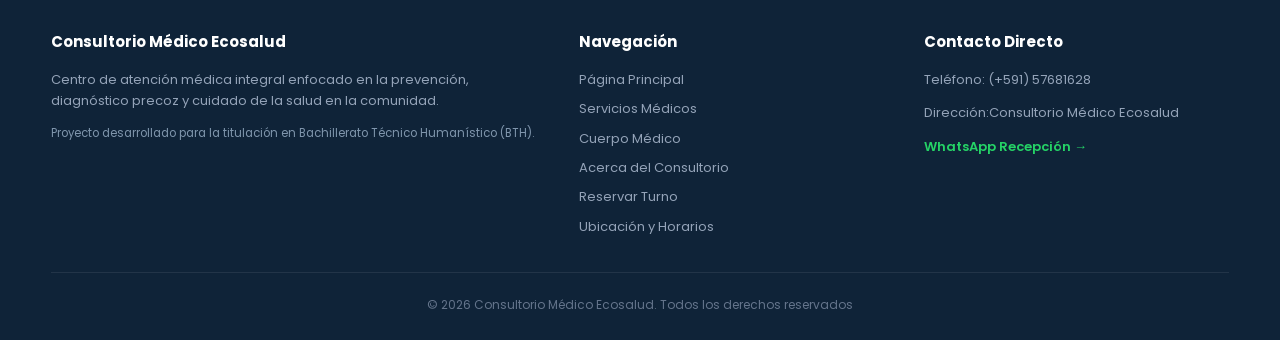
==== commit 7656bc53: "Añadir a la enfermera Zarela Zelady en el cuerpo médico" ====
--- a/index.html
+++ b/index.html
@@ -289,6 +289,21 @@
                     <p>Especialista en ecografía diagnóstica obstétrica, abdominal y de partes blandas con informe médico protocolizado.</p>
                     <div class="doctor-meta">
                         <span>Col. Médico N° 3914</span>
+                        <strong>Turno Tarde</strong>
+                    </div>
+                </div>
+
+                <div class="doctor-card">
+                    <div class="doctor-header">
+                        <div class="doctor-avatar">ZZ</div>
+                        <div>
+                            <h4>Enfermera Zarela Zelady</h4>
+                            <span>Servicios de Enfermería</span>
+                        </div>
+                    </div>
+                    <p>Profesional en enfermería dedicada a la atención integral del paciente, administración de tratamientos, curaciones, control de signos vitales y cuidados clínicos.</p>
+                    <div class="doctor-meta">
+                        <span>Atención de Enfermería</span>
                         <strong>Turno Tarde</strong>
                     </div>
                 </div>
@@ -400,12 +415,12 @@
                                 <label for="time-select">Horario Disponible *</label>
                                 <select id="time-select" required>
                                     <option value="">-- Seleccionar horario --</option>
-                                    <option value="08:30 AM">17:30 PM (Tarde)</option>
-                                    <option value="09:30 AM">18:00 PM (Tarde)</option>
-                                    <option value="10:30 AM">18:30 PM (Tarde)</option>
-                                    <option value="11:30 AM">19:00 PM (Noche)</option>
-                                    <option value="02:30 PM">19:30 PM (Noche)</option>
-                                    <option value="03:30 PM">20:00 PM (Noche)</option>
+                                    <option value="17:30 PM">17:30 PM (Tarde)</option>
+                                    <option value="18:00 PM">18:00 PM (Tarde)</option>
+                                    <option value="18:30 PM">18:30 PM (Tarde)</option>
+                                    <option value="19:00 PM">19:00 PM (Noche)</option>
+                                    <option value="19:30 PM">19:30 PM (Noche)</option>
+                                    <option value="20:00 PM">20:00 PM (Noche)</option>
                                    
                                 </select>
                             </div>
--- a/styles.css
+++ b/styles.css
@@ -691,9 +691,9 @@
 
 .team-grid {
     display: grid;
-    grid-template-columns: repeat(auto-fit, minmax(320px, 1fr));
+    grid-template-columns: repeat(auto-fit, minmax(280px, 1fr));
     gap: 24px;
-    max-width: 900px;
+    max-width: 1100px;
     margin: 0 auto;
 }
 
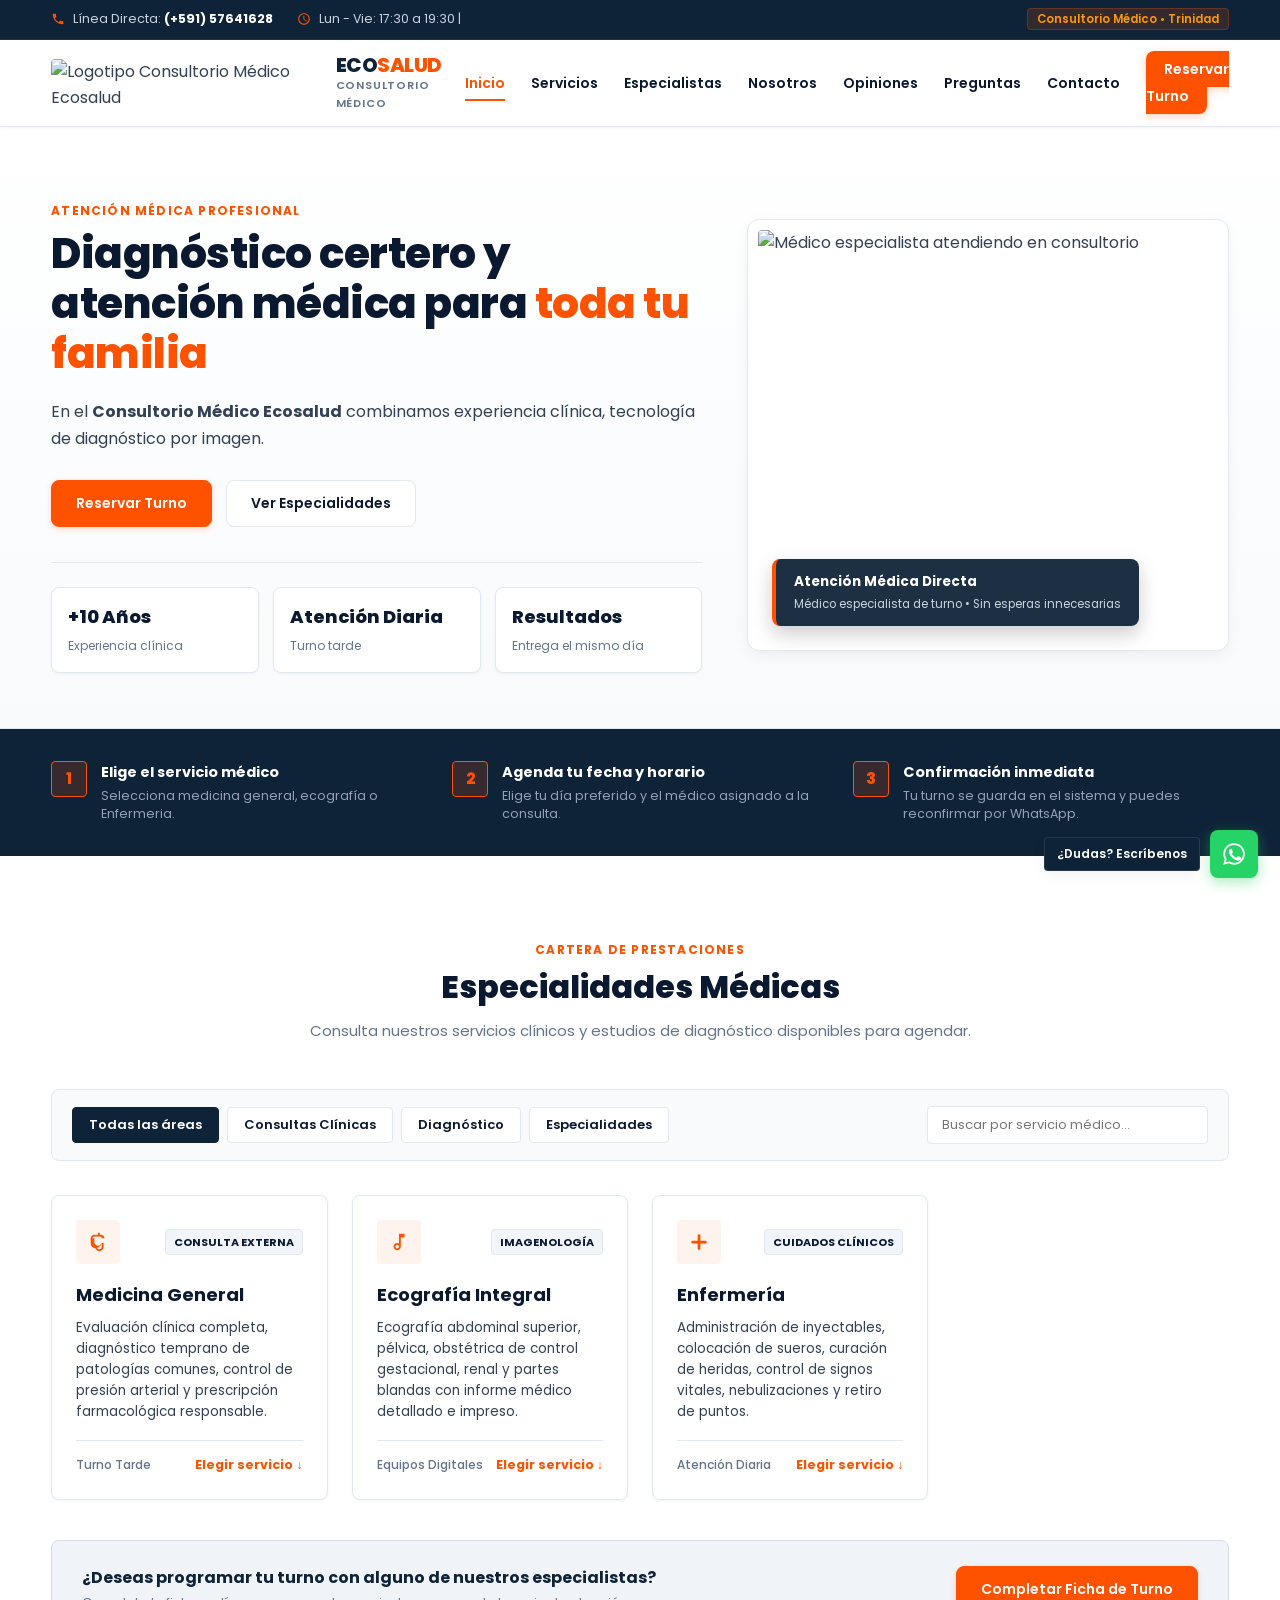
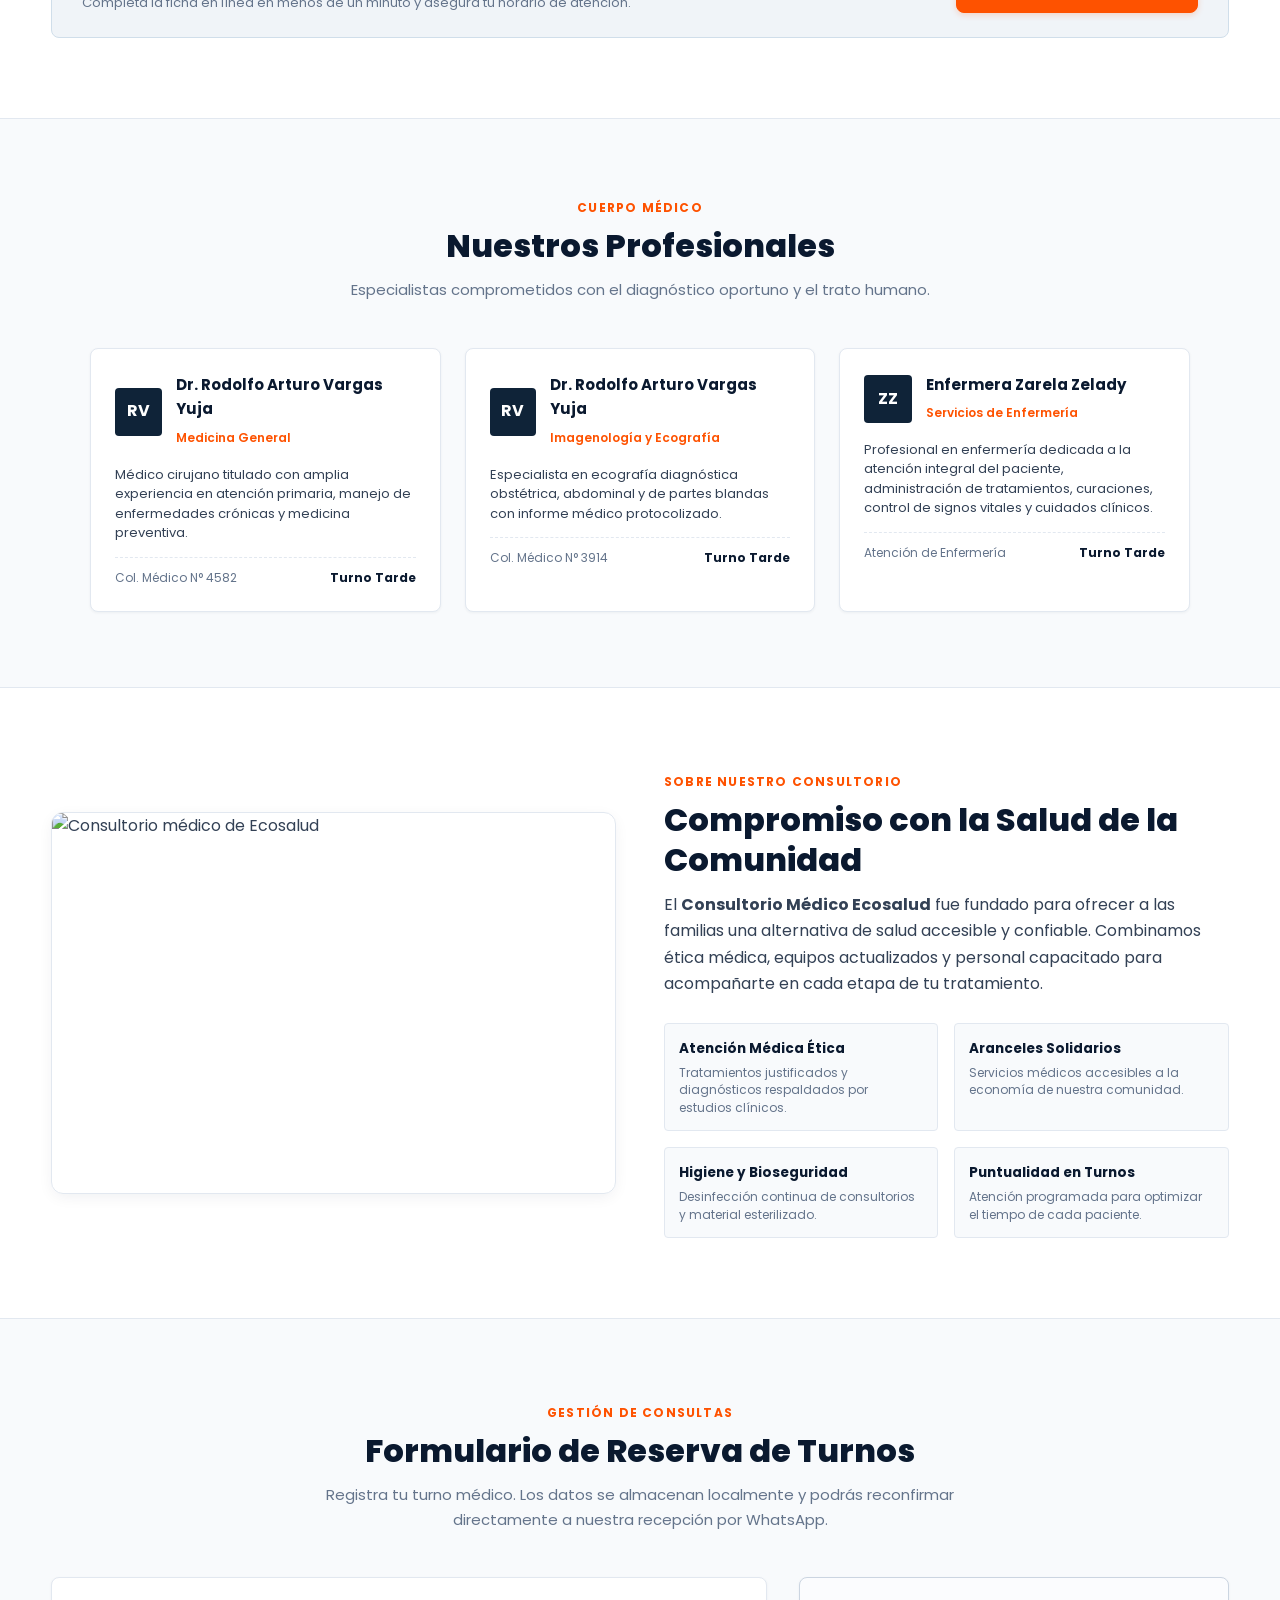
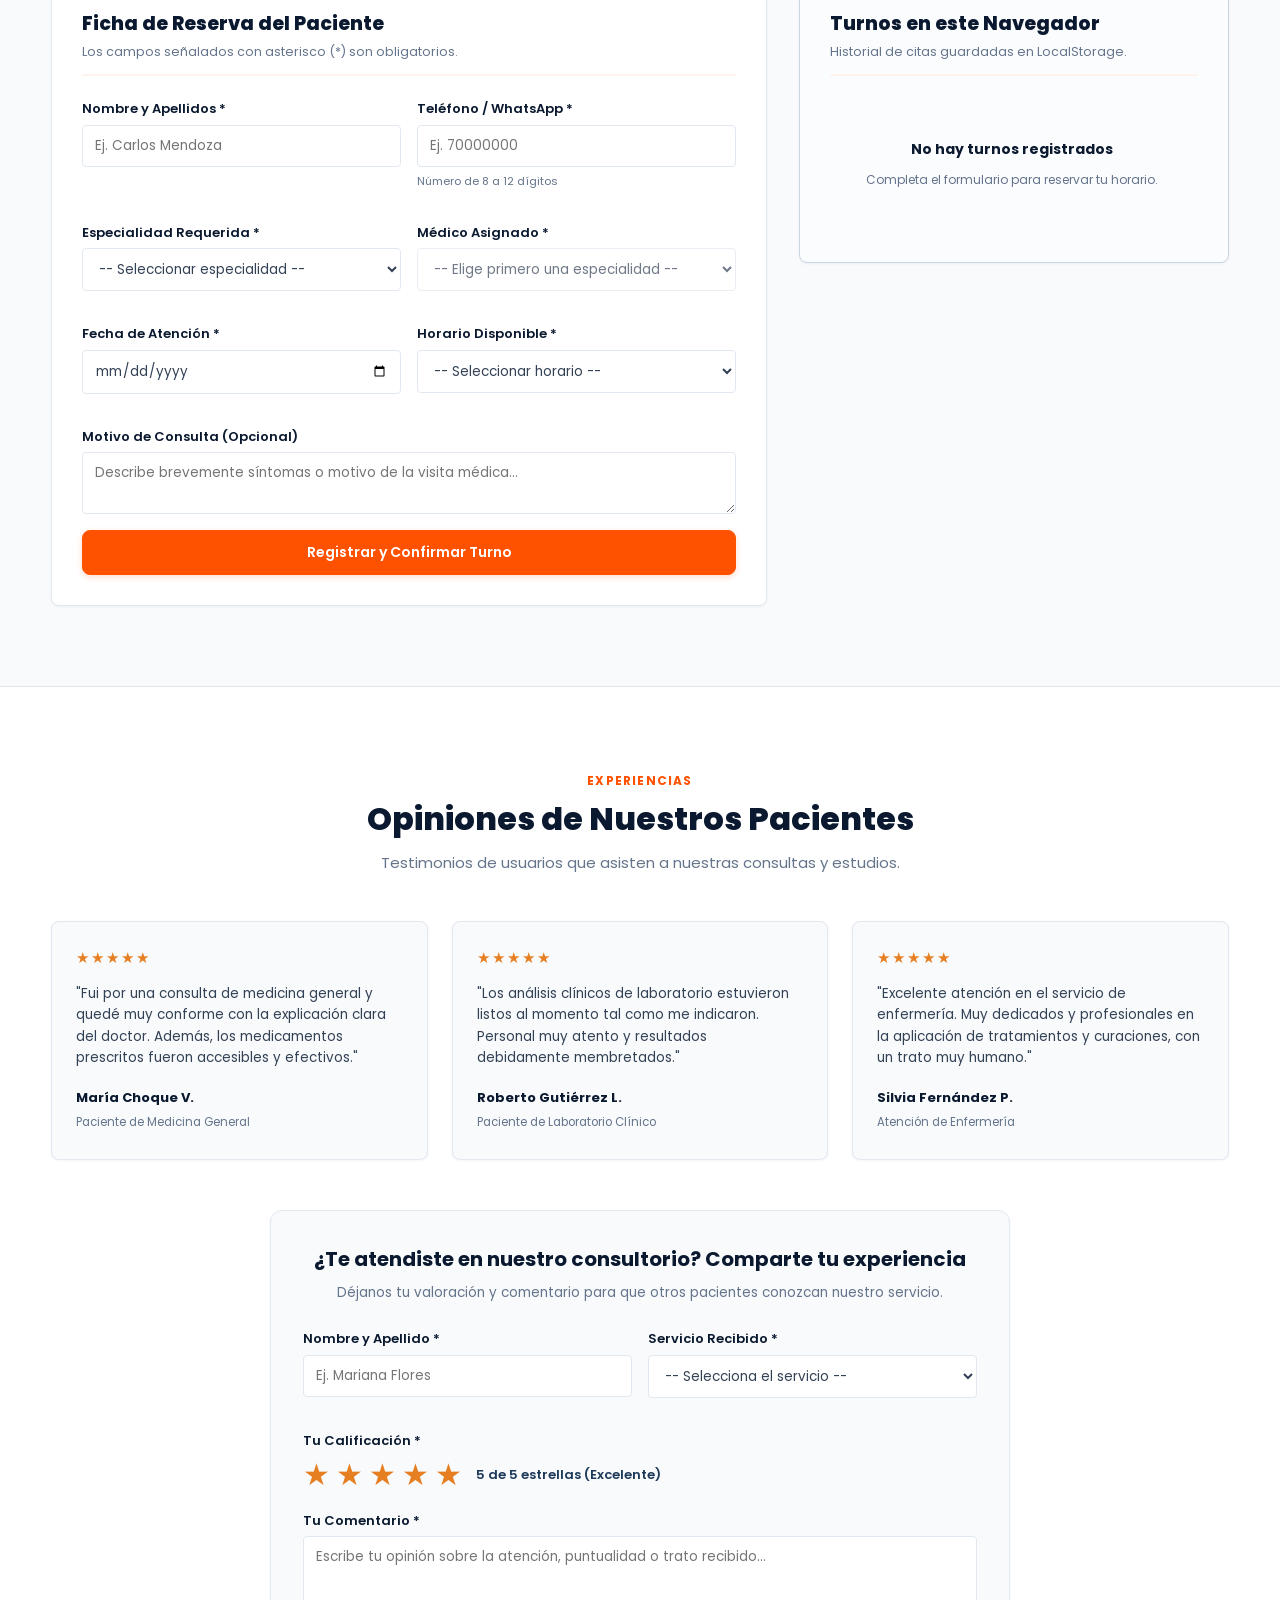
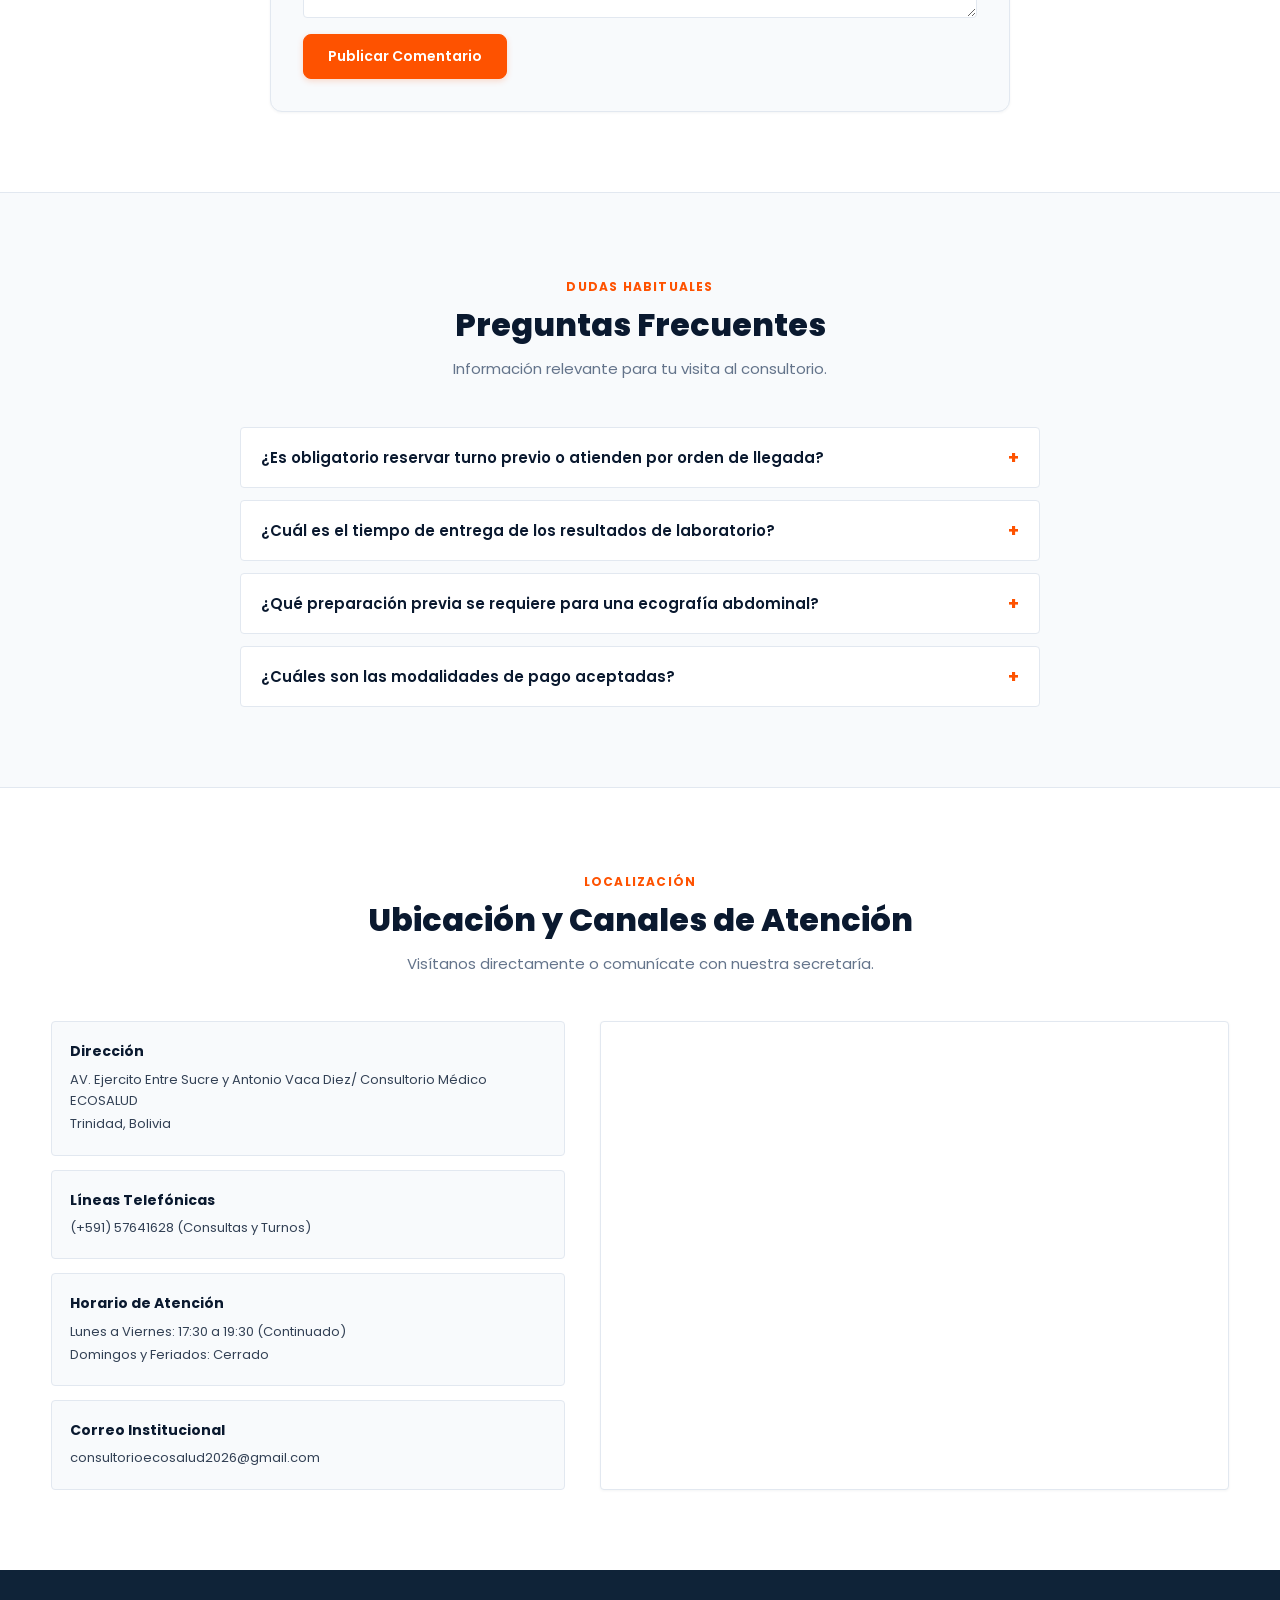
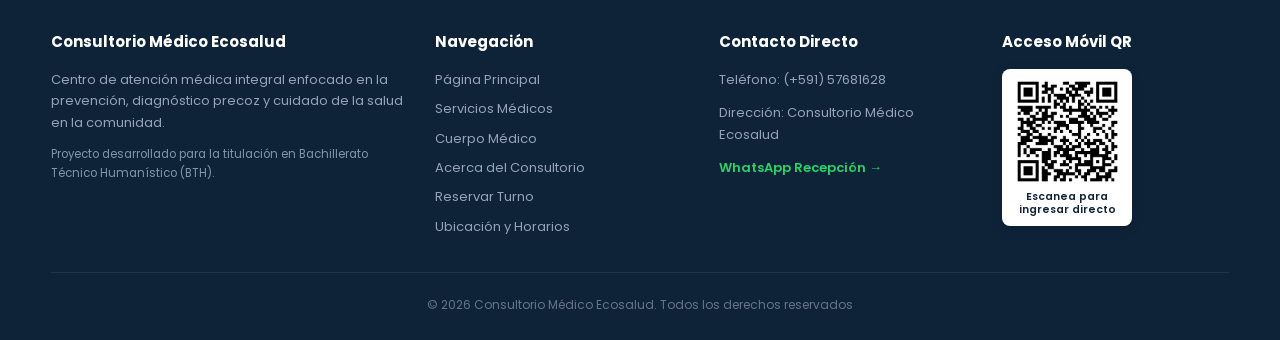
==== commit 3b1c618e: "Integrar código QR directo en el pie de página" ====
--- a/index.html
+++ b/index.html
@@ -701,12 +701,22 @@
             <div class="footer-col">
                 <h4>Contacto Directo</h4>
                 <p>Teléfono: (+591) 57681628</p>
-                <p>Dirección:Consultorio Médico Ecosalud</p>
-                <p
+                <p>Dirección: Consultorio Médico Ecosalud</p>
+                <p>
                     <a href="https://wa.me/59157641628" target="_blank" rel="noopener noreferrer" style="color: #25d366; font-weight: 600;">
                         WhatsApp Recepción →
                     </a>
                 </p>
+            </div>
+
+            <div class="footer-col footer-qr-col">
+                <h4>Acceso Móvil QR</h4>
+                <div class="footer-qr-card">
+                    <a href="https://vargasriscok-bot.github.io/consultorio-ecosalud/" target="_blank" title="Abrir página web directamente">
+                        <img src="qr-consultorio-ecosalud.png" alt="Código QR Consultorio Médico Ecosalud" class="footer-qr-img">
+                    </a>
+                    <span class="footer-qr-caption">Escanea para ingresar directo</span>
+                </div>
             </div>
 
         </div>
--- a/styles.css
+++ b/styles.css
@@ -1282,9 +1282,42 @@
 
 .footer-grid {
     display: grid;
-    grid-template-columns: 1.6fr 1fr 1fr;
-    gap: 40px;
+    grid-template-columns: 1.4fr 1fr 1fr 0.9fr;
+    gap: 32px;
     margin-bottom: 35px;
+}
+
+.footer-qr-card {
+    background: #ffffff;
+    border-radius: var(--radius-sm);
+    padding: 10px;
+    display: inline-flex;
+    flex-direction: column;
+    align-items: center;
+    max-width: 130px;
+    text-align: center;
+    box-shadow: 0 4px 12px rgba(0, 0, 0, 0.15);
+    transition: var(--transition);
+}
+
+.footer-qr-card:hover {
+    transform: translateY(-2px);
+    box-shadow: 0 6px 16px rgba(0, 0, 0, 0.25);
+}
+
+.footer-qr-img {
+    width: 105px;
+    height: 105px;
+    display: block;
+    border-radius: 4px;
+}
+
+.footer-qr-caption {
+    font-size: 10.5px;
+    color: var(--color-navy);
+    font-weight: 600;
+    margin-top: 6px;
+    line-height: 1.25;
 }
 
 .footer-col h4 {
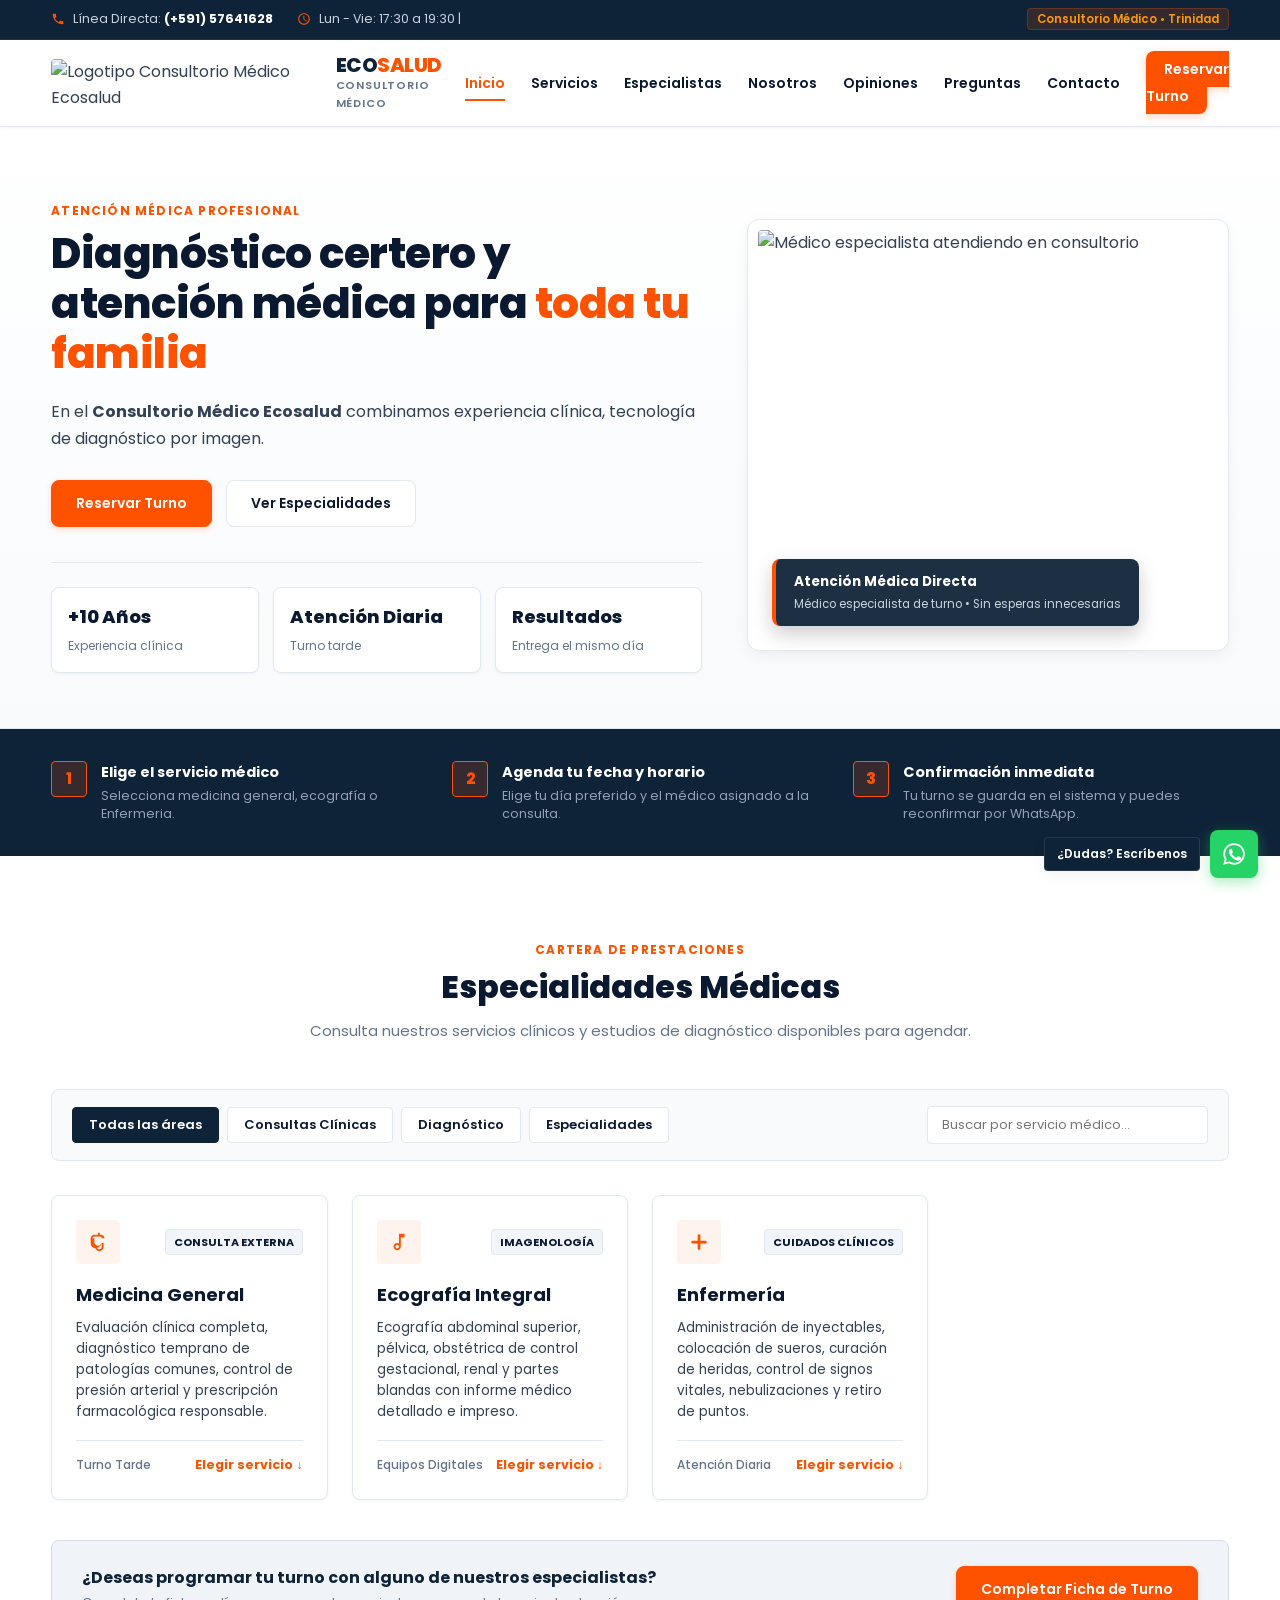
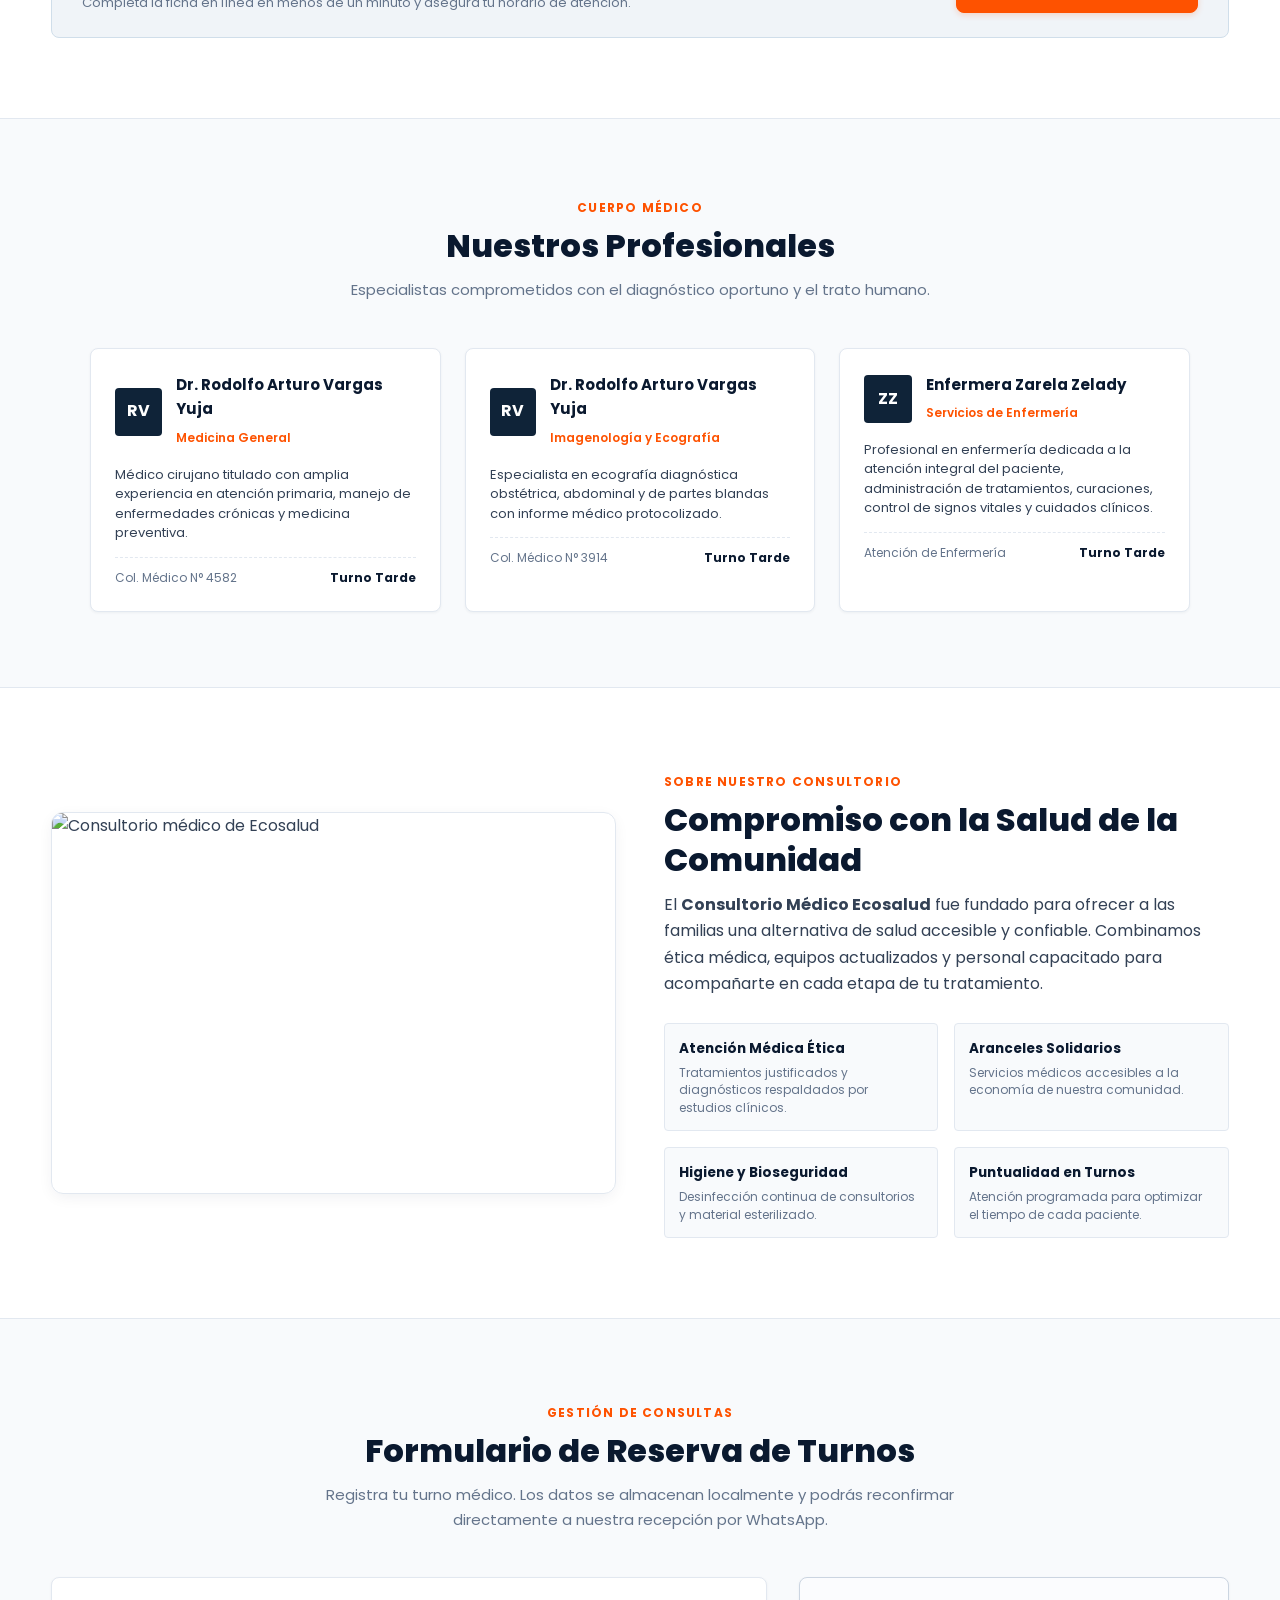
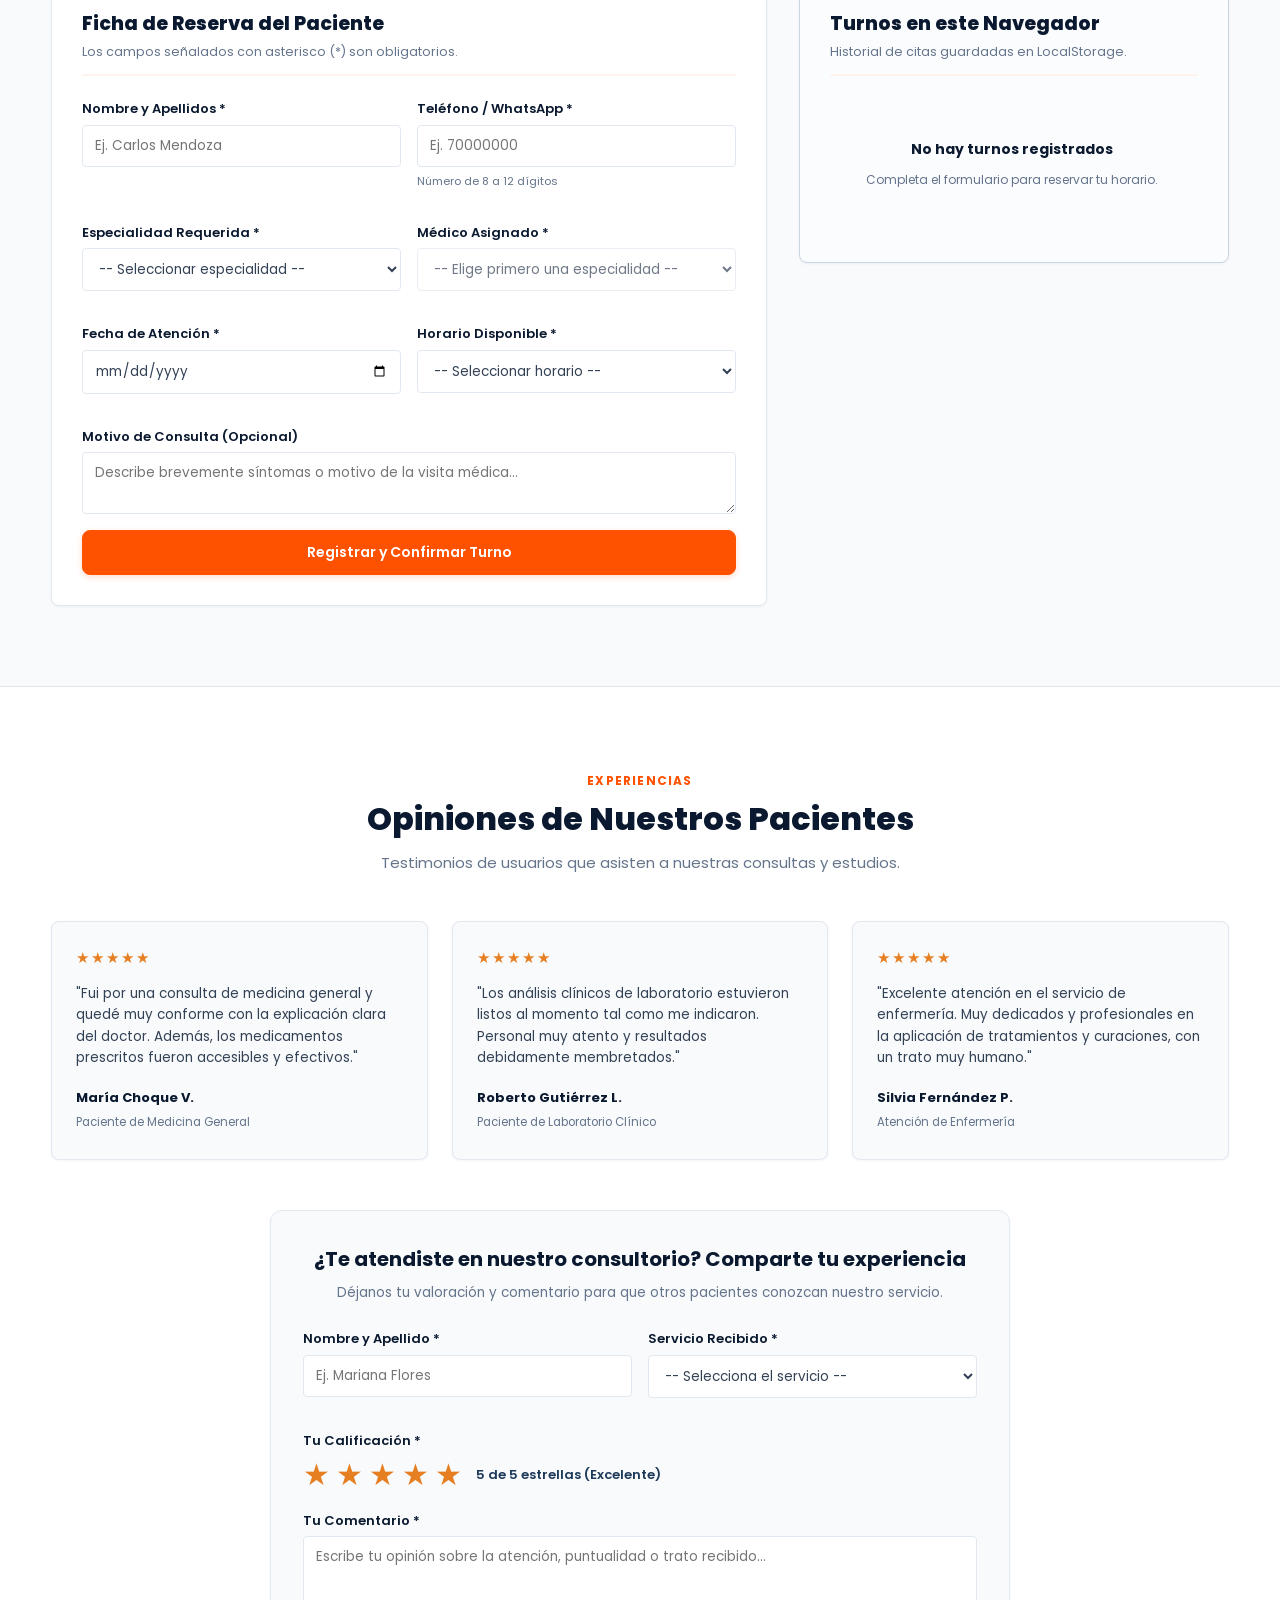
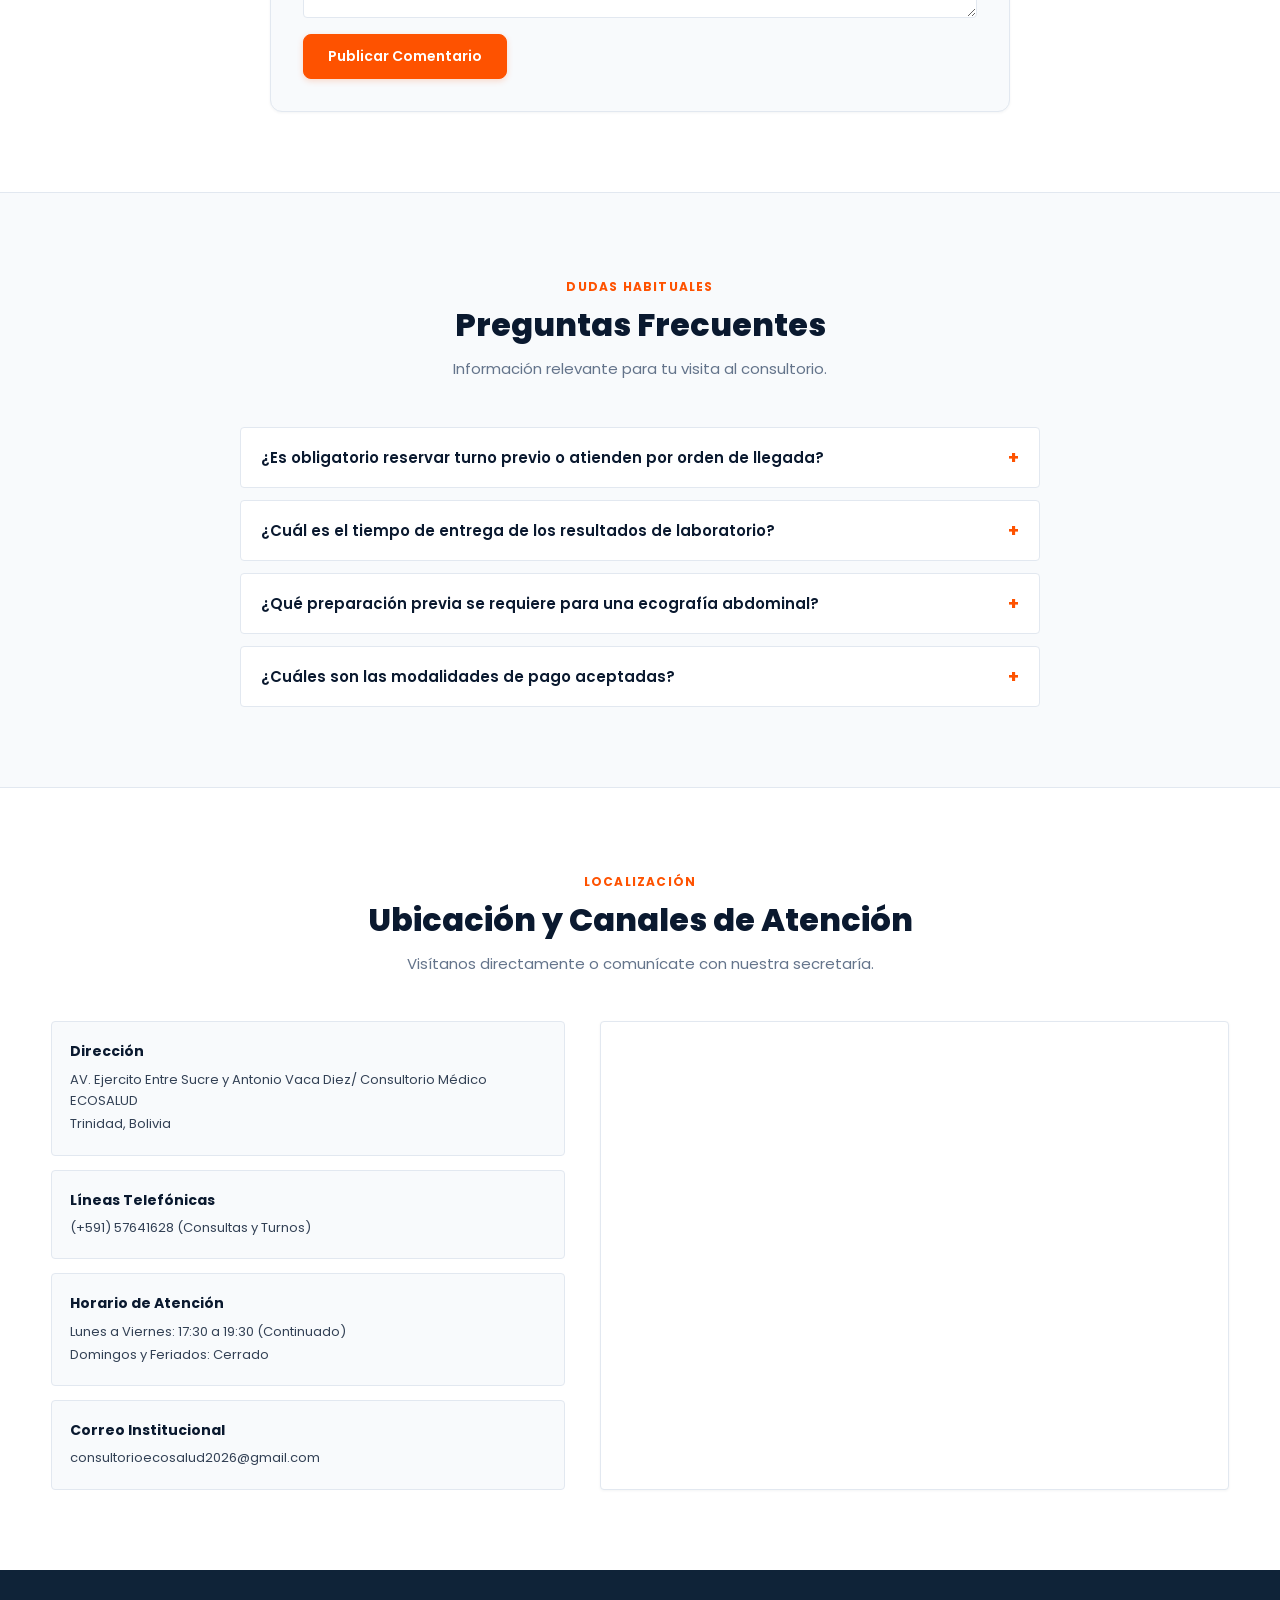
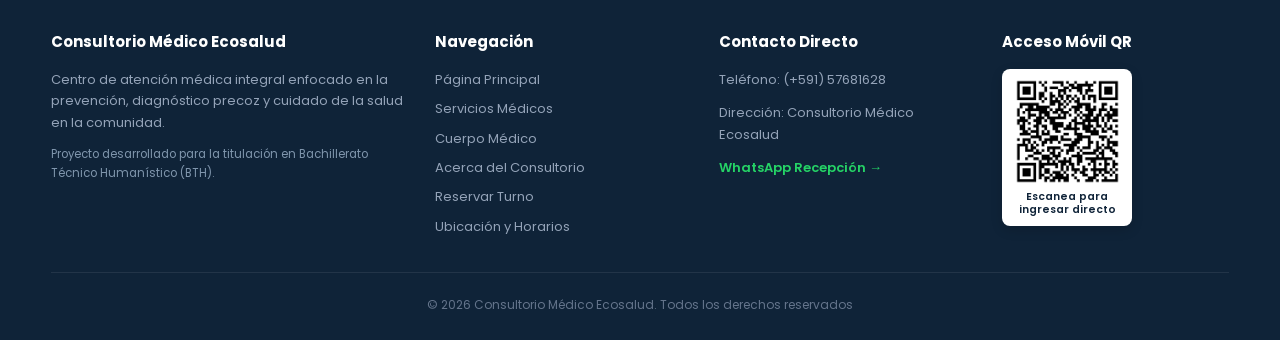
==== commit e72b348a: "Añadir verificación de Google Search Console (meta tag y archivo html)" ====
--- a/index.html
+++ b/index.html
@@ -10,6 +10,7 @@
 <html lang="es">
 
 <head>
+    <meta name="google-site-verification" content="Vh0i2uN8is46FvJGxu9Jd7pUJUQWqqfYWpOkj3wE-7E" />
     <meta charset="UTF-8">
     <meta name="viewport" content="width=device-width, initial-scale=1.0">
     <title>Consultorio Médico ECOSALUD | Atención Médica Integral</title>
